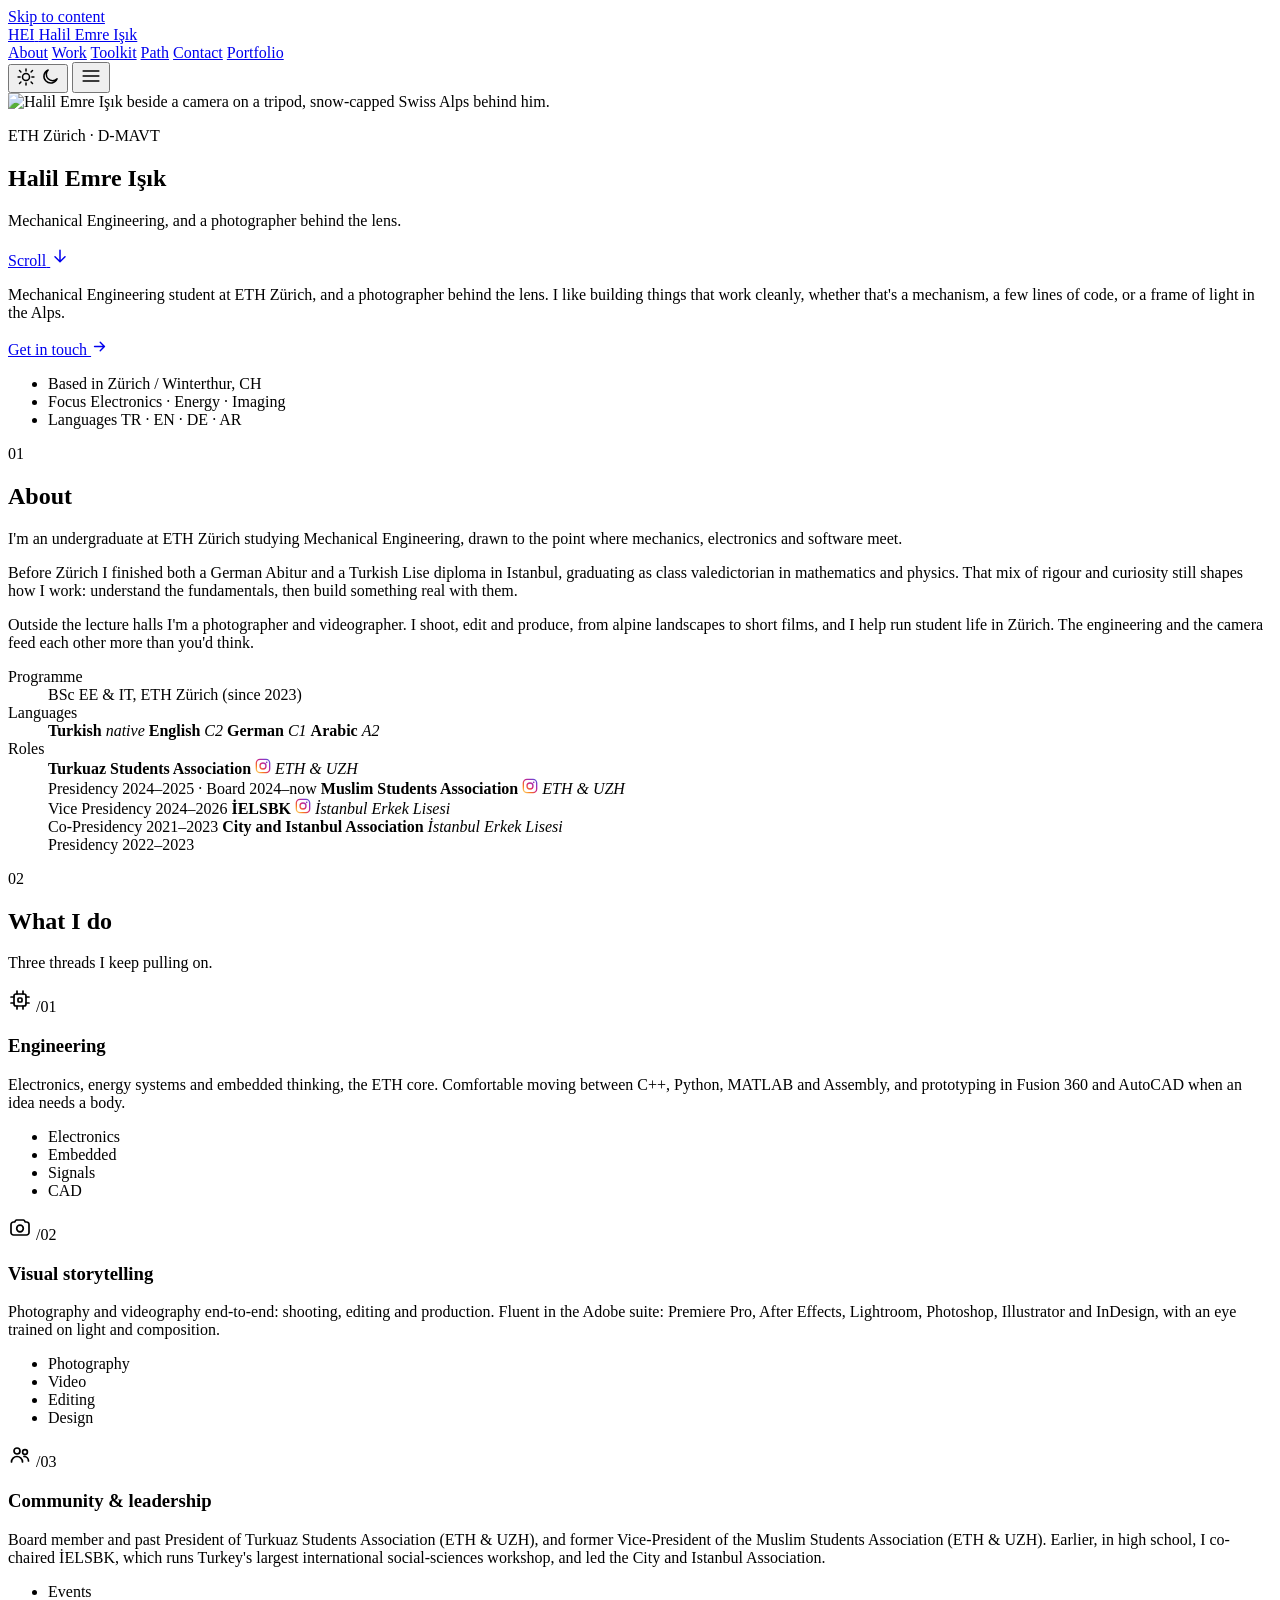
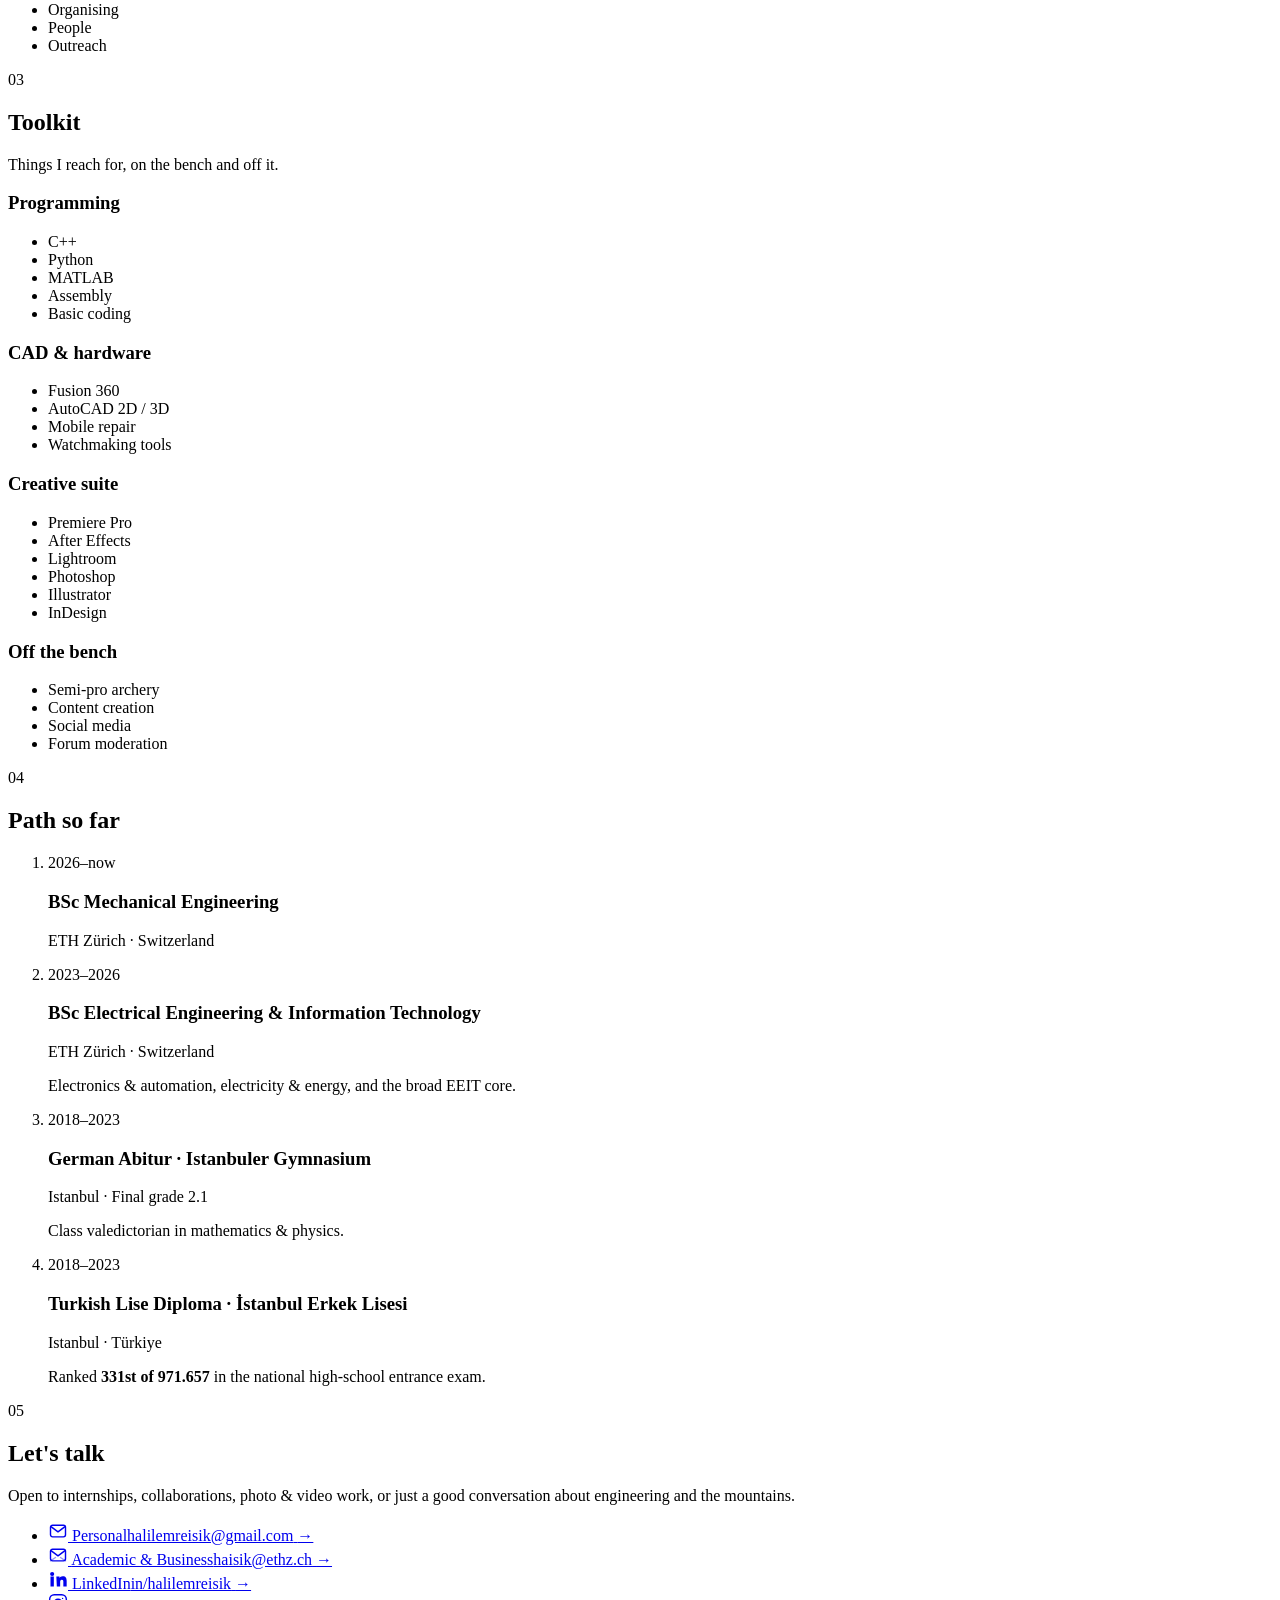
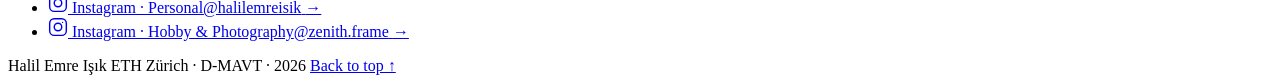
==== index.html @ f8daff3b "Add files via upload" ====
<!DOCTYPE html>
<html lang="en">
<head>
  <meta charset="UTF-8" />
  <meta name="viewport" content="width=device-width, initial-scale=1.0" />
  <title>Halil Emre Işık · ETH Zürich</title>
  <meta name="description" content="Halil Emre Işık, Mechanical Engineering student at ETH Zürich, and a photographer & videographer. Projects, background, and contact." />
  <meta name="author" content="Halil Emre Işık" />

  <!-- Open Graph (nice link previews) -->
  <meta property="og:title" content="Halil Emre Işık · ETH Zürich" />
  <meta property="og:description" content="EE & IT student at ETH Zürich. Engineer, photographer, videographer." />
  <meta property="og:type" content="website" />
  <meta property="og:image" content="img/portrait.jpg" />

  <!-- Fonts: Space Grotesk (display) · IBM Plex Sans (body) · IBM Plex Mono (labels) -->
  <link rel="preconnect" href="https://fonts.googleapis.com" />
  <link rel="preconnect" href="https://fonts.gstatic.com" crossorigin />
  <link href="https://fonts.googleapis.com/css2?family=IBM+Plex+Mono:wght@400;500&family=IBM+Plex+Sans:wght@400;500;600&family=Space+Grotesk:wght@500;600;700&display=swap" rel="stylesheet" />

  <link rel="stylesheet" href="css/style.css" />

  <!-- Set theme BEFORE paint to avoid a flash of the wrong colour scheme. -->
  <script>
    (function () {
      try {
        var saved = localStorage.getItem('theme');
        var prefersDark = window.matchMedia('(prefers-color-scheme: dark)').matches;
        var theme = saved || (prefersDark ? 'dark' : 'light');
        document.documentElement.setAttribute('data-theme', theme);
      } catch (e) {
        document.documentElement.setAttribute('data-theme', 'light');
      }
    })();
  </script>
</head>
<body>
  <a class="skip-link" href="#main">Skip to content</a>

  <!-- ============================ HEADER / NAV ============================ -->
  <header class="site-header" id="top">
    <div class="wrap header-inner">
      <a class="brand" href="#top" aria-label="Halil Emre Işık, home">
        <span class="brand-mark" aria-hidden="true">HEI</span>
        <span class="brand-name">Halil&nbsp;Emre&nbsp;Işık</span>
      </a>

      <nav class="nav" aria-label="Primary">
        <a href="#about">About</a>
        <a href="#work">Work</a>
        <a href="#toolkit">Toolkit</a>
        <a href="#path">Path</a>
        <a href="#contact">Contact</a>
        <a href="portfolio.html">Portfolio</a>
      </nav>

      <div class="header-actions">
        <button id="theme-toggle" class="icon-btn" type="button" aria-label="Switch colour theme" aria-pressed="false">
          <!-- Sun / moon icons; CSS shows the right one per theme -->
          <svg class="icon icon-sun" viewBox="0 0 24 24" width="20" height="20" fill="none" stroke="currentColor" stroke-width="1.8" stroke-linecap="round" aria-hidden="true">
            <circle cx="12" cy="12" r="4.2" />
            <path d="M12 2.5v2.4M12 19.1v2.4M4.2 4.2l1.7 1.7M18.1 18.1l1.7 1.7M2.5 12h2.4M19.1 12h2.4M4.2 19.8l1.7-1.7M18.1 5.9l1.7-1.7" />
          </svg>
          <svg class="icon icon-moon" viewBox="0 0 24 24" width="20" height="20" fill="none" stroke="currentColor" stroke-width="1.8" stroke-linecap="round" stroke-linejoin="round" aria-hidden="true">
            <path d="M20.5 14.2A8.2 8.2 0 1 1 9.8 3.5a6.4 6.4 0 0 0 10.7 10.7z" />
          </svg>
        </button>

        <button id="nav-toggle" class="icon-btn nav-toggle" type="button" aria-label="Open menu" aria-expanded="false" aria-controls="mobile-nav">
          <svg viewBox="0 0 24 24" width="22" height="22" fill="none" stroke="currentColor" stroke-width="1.8" stroke-linecap="round" aria-hidden="true">
            <path d="M3.5 6.5h17M3.5 12h17M3.5 17.5h17" />
          </svg>
        </button>
      </div>
    </div>

    <!-- Mobile dropdown nav -->
    <nav id="mobile-nav" class="mobile-nav" aria-label="Mobile" hidden>
      <a href="#about">About</a>
      <a href="#work">Work</a>
      <a href="#toolkit">Toolkit</a>
      <a href="#path">Path</a>
      <a href="#contact">Contact</a>
      <a href="portfolio.html">Portfolio</a>
    </nav>
  </header>

  <main id="main">

    <!-- ============================ HERO COVER ============================ -->
    <!-- Full-screen photo. Clean white name on top; scroll to reveal the rest. -->
    <section class="hero-cover" id="home" aria-labelledby="cover-title">
      <div class="hero-letterbox hero-letterbox--top" aria-hidden="true"></div>
      <div class="hero-letterbox hero-letterbox--bot" aria-hidden="true"></div>
      <img class="hero-cover__img" src="img/hero.webp" width="2000" height="1333"
           alt="Halil Emre Işık beside a camera on a tripod, snow-capped Swiss Alps behind him." />
      <div class="hero-cover__scrim" aria-hidden="true"></div>
      <div class="hero-cover__inner wrap">
        <p class="hero-cover__kicker">ETH Zürich · D-MAVT</p>
        <div class="hero-cover__title-wrap">
          <span class="hero-scope-line" aria-hidden="true"></span>
          <h1 id="cover-title" class="hero-cover__title">Halil&nbsp;Emre&nbsp;Işık</h1>
          <span class="hero-scope-line" aria-hidden="true"></span>
        </div>
        <p class="hero-cover__tag">
          Mechanical&nbsp;Engineering, and a photographer behind the lens.
        </p>
      </div>
      <a class="hero-cover__scroll" href="#intro" aria-label="Scroll to content">
        <span>Scroll</span>
        <svg viewBox="0 0 24 24" width="20" height="20" fill="none" stroke="currentColor" stroke-width="1.8" stroke-linecap="round" stroke-linejoin="round" aria-hidden="true"><path d="M12 5v14M6 13l6 6 6-6" /></svg>
      </a>
    </section>

    <!-- =============================== INTRO =============================== -->
    <section class="section intro" id="intro" aria-label="Introduction">
      <div class="wrap intro-grid">
        <p class="lede reveal">
          Mechanical&nbsp;Engineering student at
          ETH&nbsp;Zürich, and a photographer behind the lens. I like building things
          that work cleanly, whether that's a mechanism, a few lines of code, or a frame
          of light in the Alps.
        </p>

        <div class="hero-actions reveal">
          <a class="btn btn-primary" href="#contact">
            Get in touch
            <svg viewBox="0 0 24 24" width="17" height="17" fill="none" stroke="currentColor" stroke-width="2" stroke-linecap="round" stroke-linejoin="round" aria-hidden="true"><path d="M5 12h14M13 6l6 6-6 6" /></svg>
          </a>
        </div>

        <ul class="hero-meta reveal">
          <li><span class="meta-k">Based in</span> Zürich&nbsp;/&nbsp;Winterthur, CH</li>
          <li><span class="meta-k">Focus</span> Electronics · Energy · Imaging</li>
          <li><span class="meta-k">Languages</span> TR · EN · DE · AR</li>
        </ul>
      </div>
    </section>

    <!-- ================================ ABOUT =============================== -->
    <section class="section section--alt" id="about" aria-labelledby="about-title">
      <div class="wrap">
        <header class="section-head reveal">
          <span class="section-no">01</span>
          <h2 id="about-title" class="section-title">About</h2>
        </header>

        <div class="about-grid">
          <div class="about-text reveal">
            <p class="big">
              I'm an undergraduate at ETH&nbsp;Zürich studying Mechanical Engineering, drawn to the point where mechanics,
              electronics and software meet.
            </p>
            <p>
              Before Zürich I finished both a German Abitur and a Turkish Lise diploma in
              Istanbul, graduating as class valedictorian in mathematics and physics. That mix
              of rigour and curiosity still shapes how I work: understand the fundamentals,
              then build something real with them.
            </p>
            <p>
              Outside the lecture halls I'm a photographer and videographer. I shoot, edit and
              produce, from alpine landscapes to short films, and I help run student life in
              Zürich. The engineering and the camera feed each other more than you'd think.
            </p>
          </div>

          <aside class="about-aside reveal" aria-label="Quick facts">
            <dl class="facts">
              <div class="fact">
                <dt>Programme</dt>
                <dd>BSc EE &amp; IT, ETH Zürich <span class="muted">(since 2023)</span></dd>
              </div>
              <div class="fact">
                <dt>Languages</dt>
                <dd>
                  <span class="lang"><b>Turkish</b> <i>native</i></span>
                  <span class="lang"><b>English</b> <i>C2</i></span>
                  <span class="lang"><b>German</b> <i>C1</i></span>
                  <span class="lang"><b>Arabic</b> <i>A2</i></span>
                </dd>
              </div>
              <div class="fact">
                <dt>Roles</dt>
                <dd>
                  <span class="role-item"><b>Turkuaz Students Association</b> <a class="role-ig" href="https://www.instagram.com/turkuazstudents/" target="_blank" rel="noopener" aria-label="Turkuaz on Instagram"><svg viewBox="0 0 24 24" width="16" height="16" fill="none" aria-hidden="true"><defs><linearGradient id="ig-1" x1="2" y1="22" x2="22" y2="2" gradientUnits="userSpaceOnUse"><stop offset="0" stop-color="#FEDA75"/><stop offset="0.25" stop-color="#FA7E1E"/><stop offset="0.5" stop-color="#D62976"/><stop offset="0.75" stop-color="#962FBF"/><stop offset="1" stop-color="#4F5BD5"/></linearGradient></defs><rect x="2" y="2" width="20" height="20" rx="5.5" stroke="url(#ig-1)" stroke-width="2"/><circle cx="12" cy="12" r="4.5" stroke="url(#ig-1)" stroke-width="2"/><circle cx="17.5" cy="6.5" r="1.3" fill="url(#ig-1)"/></svg></a> <i>ETH &amp; UZH</i><br>Presidency 2024–2025 · Board 2024–now</span>
                  <span class="role-item"><b>Muslim Students Association</b> <a class="role-ig" href="https://www.instagram.com/msazurich/" target="_blank" rel="noopener" aria-label="Muslim Students Association on Instagram"><svg viewBox="0 0 24 24" width="16" height="16" fill="none" aria-hidden="true"><defs><linearGradient id="ig-2" x1="2" y1="22" x2="22" y2="2" gradientUnits="userSpaceOnUse"><stop offset="0" stop-color="#FEDA75"/><stop offset="0.25" stop-color="#FA7E1E"/><stop offset="0.5" stop-color="#D62976"/><stop offset="0.75" stop-color="#962FBF"/><stop offset="1" stop-color="#4F5BD5"/></linearGradient></defs><rect x="2" y="2" width="20" height="20" rx="5.5" stroke="url(#ig-2)" stroke-width="2"/><circle cx="12" cy="12" r="4.5" stroke="url(#ig-2)" stroke-width="2"/><circle cx="17.5" cy="6.5" r="1.3" fill="url(#ig-2)"/></svg></a> <i>ETH &amp; UZH</i><br>Vice Presidency 2024–2026</span>
                  <span class="role-item"><b>İELSBK</b> <a class="role-ig" href="https://www.instagram.com/ielsbk/" target="_blank" rel="noopener" aria-label="İELSBK on Instagram"><svg viewBox="0 0 24 24" width="16" height="16" fill="none" aria-hidden="true"><defs><linearGradient id="ig-3" x1="2" y1="22" x2="22" y2="2" gradientUnits="userSpaceOnUse"><stop offset="0" stop-color="#FEDA75"/><stop offset="0.25" stop-color="#FA7E1E"/><stop offset="0.5" stop-color="#D62976"/><stop offset="0.75" stop-color="#962FBF"/><stop offset="1" stop-color="#4F5BD5"/></linearGradient></defs><rect x="2" y="2" width="20" height="20" rx="5.5" stroke="url(#ig-3)" stroke-width="2"/><circle cx="12" cy="12" r="4.5" stroke="url(#ig-3)" stroke-width="2"/><circle cx="17.5" cy="6.5" r="1.3" fill="url(#ig-3)"/></svg></a> <i>İstanbul Erkek Lisesi</i><br>Co-Presidency 2021–2023</span>
                  <span class="role-item"><b>City and Istanbul Association</b> <i>İstanbul Erkek Lisesi</i><br>Presidency 2022–2023</span>
                </dd>
              </div>
            </dl>
          </aside>
        </div>
      </div>
    </section>

    <!-- ================================ WORK =============================== -->
    <section class="section" id="work" aria-labelledby="work-title">
      <div class="wrap">
        <header class="section-head reveal">
          <span class="section-no">02</span>
          <h2 id="work-title" class="section-title">What I do</h2>
          <p class="section-sub">Three threads I keep pulling on.</p>
        </header>

        <div class="cards">
          <article class="card reveal">
            <div class="card-top">
              <span class="card-icon" aria-hidden="true">
                <svg viewBox="0 0 24 24" width="24" height="24" fill="none" stroke="currentColor" stroke-width="1.7" stroke-linecap="round" stroke-linejoin="round"><path d="M9 3v3M15 3v3M9 18v3M15 18v3M3 9h3M3 15h3M18 9h3M18 15h3"/><rect x="6" y="6" width="12" height="12" rx="2"/><rect x="10" y="10" width="4" height="4" rx="1"/></svg>
              </span>
              <span class="card-no">/01</span>
            </div>
            <h3>Engineering</h3>
            <p>
              Electronics, energy systems and embedded thinking, the ETH core. Comfortable
              moving between C++, Python, MATLAB and Assembly, and prototyping in Fusion 360
              and AutoCAD when an idea needs a body.
            </p>
            <ul class="tag-row">
              <li>Electronics</li><li>Embedded</li><li>Signals</li><li>CAD</li>
            </ul>
          </article>

          <article class="card reveal">
            <div class="card-top">
              <span class="card-icon" aria-hidden="true">
                <svg viewBox="0 0 24 24" width="24" height="24" fill="none" stroke="currentColor" stroke-width="1.7" stroke-linecap="round" stroke-linejoin="round"><path d="M3 8.5A2.5 2.5 0 0 1 5.5 6h1.2l1-1.6A1 1 0 0 1 8.6 4h6.8a1 1 0 0 1 .85.4l1 1.6h1.2A2.5 2.5 0 0 1 21 8.5v8A2.5 2.5 0 0 1 18.5 19h-13A2.5 2.5 0 0 1 3 16.5z"/><circle cx="12" cy="12.5" r="3.3"/></svg>
              </span>
              <span class="card-no">/02</span>
            </div>
            <h3>Visual storytelling</h3>
            <p>
              Photography and videography end-to-end: shooting, editing and production. Fluent
              in the Adobe suite: Premiere Pro, After Effects, Lightroom, Photoshop,
              Illustrator and InDesign, with an eye trained on light and composition.
            </p>
            <ul class="tag-row">
              <li>Photography</li><li>Video</li><li>Editing</li><li>Design</li>
            </ul>
          </article>

          <article class="card reveal">
            <div class="card-top">
              <span class="card-icon" aria-hidden="true">
                <svg viewBox="0 0 24 24" width="24" height="24" fill="none" stroke="currentColor" stroke-width="1.7" stroke-linecap="round" stroke-linejoin="round"><circle cx="9" cy="8" r="3"/><path d="M3.5 19a5.5 5.5 0 0 1 11 0"/><circle cx="17" cy="9" r="2.4"/><path d="M16 13.4a4.6 4.6 0 0 1 4.5 4.6"/></svg>
              </span>
              <span class="card-no">/03</span>
            </div>
            <h3>Community &amp; leadership</h3>
            <p>
              Board member and past President of Turkuaz Students Association (ETH &amp; UZH),
              and former Vice-President of the Muslim Students Association (ETH &amp; UZH).
              Earlier, in high school, I co-chaired İELSBK, which runs Turkey's largest
              international social-sciences workshop, and led the City and Istanbul Association.
            </p>
            <ul class="tag-row">
              <li>Events</li><li>Organising</li><li>People</li><li>Outreach</li>
            </ul>
          </article>
        </div>
      </div>
    </section>

    <!-- =============================== TOOLKIT ============================= -->
    <section class="section section--alt" id="toolkit" aria-labelledby="toolkit-title">
      <div class="wrap">
        <header class="section-head reveal">
          <span class="section-no">03</span>
          <h2 id="toolkit-title" class="section-title">Toolkit</h2>
          <p class="section-sub">Things I reach for, on the bench and off it.</p>
        </header>

        <div class="toolkit-grid">
          <div class="tool-group reveal">
            <h3>Programming</h3>
            <ul class="chips">
              <li>C++</li><li>Python</li><li>MATLAB</li><li>Assembly</li><li>Basic coding</li>
            </ul>
          </div>
          <div class="tool-group reveal">
            <h3>CAD &amp; hardware</h3>
            <ul class="chips">
              <li>Fusion 360</li><li>AutoCAD 2D / 3D</li><li>Mobile repair</li><li>Watchmaking tools</li>
            </ul>
          </div>
          <div class="tool-group reveal">
            <h3>Creative suite</h3>
            <ul class="chips">
              <li>Premiere Pro</li><li>After Effects</li><li>Lightroom</li><li>Photoshop</li><li>Illustrator</li><li>InDesign</li>
            </ul>
          </div>
          <div class="tool-group reveal">
            <h3>Off the bench</h3>
            <ul class="chips">
              <li>Semi-pro archery</li><li>Content creation</li><li>Social media</li><li>Forum moderation</li>
            </ul>
          </div>
        </div>
      </div>
    </section>

    <!-- ================================ PATH =============================== -->
    <section class="section" id="path" aria-labelledby="path-title">
      <div class="wrap">
        <header class="section-head reveal">
          <span class="section-no">04</span>
          <h2 id="path-title" class="section-title">Path so far</h2>
        </header>

        <ol class="timeline">
          <li class="t-item reveal">
            <div class="t-when">2026–now</div>
            <div class="t-body">
              <h3>BSc Mechanical Engineering</h3>
              <p class="t-place">ETH Zürich · Switzerland</p>
            </div>
          </li>
          <li class="t-item reveal">
            <div class="t-when">2023–2026</div>
            <div class="t-body">
              <h3>BSc Electrical Engineering &amp; Information Technology</h3>
              <p class="t-place">ETH Zürich · Switzerland</p>
              <p class="t-note">Electronics &amp; automation, electricity &amp; energy, and the broad EEIT core.</p>
            </div>
          </li>
          <li class="t-item reveal">
            <div class="t-when">2018–2023</div>
            <div class="t-body">
              <h3>German Abitur · Istanbuler Gymnasium</h3>
              <p class="t-place">Istanbul · Final grade 2.1</p>
              <p class="t-note"><span class="badge">Class valedictorian</span> in mathematics &amp; physics.</p>
            </div>
          </li>
          <li class="t-item reveal">
            <div class="t-when">2018–2023</div>
            <div class="t-body">
              <h3>Turkish Lise Diploma · İstanbul Erkek Lisesi</h3>
              <p class="t-place">Istanbul · Türkiye</p>
              <p class="t-note">Ranked <strong>331st of 971.657</strong> in the national high-school entrance exam.</p>
            </div>
          </li>
        </ol>
      </div>
    </section>

    <!-- =============================== CONTACT ============================= -->
    <section class="section section--contact" id="contact" aria-labelledby="contact-title">
      <div class="wrap">
        <div class="contact-card reveal">
          <div class="contact-lead">
            <span class="section-no">05</span>
            <h2 id="contact-title" class="section-title">Let's talk</h2>
            <p class="section-sub">
              Open to internships, collaborations, photo &amp; video work, or just a good
              conversation about engineering and the mountains.
            </p>
          </div>

          <ul class="contact-links">
            <li>
              <a href="mailto:halilemreisik@gmail.com">
                <span class="cl-icon" aria-hidden="true">
                  <svg viewBox="0 0 24 24" width="20" height="20" fill="none" stroke="currentColor" stroke-width="1.7" stroke-linecap="round" stroke-linejoin="round"><rect x="3" y="5" width="18" height="14" rx="2.5"/><path d="M4 7l8 6 8-6"/></svg>
                </span>
                <span class="cl-text"><span class="cl-k">Personal</span><span class="cl-v">halilemreisik@gmail.com</span></span>
                <span class="cl-arrow" aria-hidden="true">→</span>
              </a>
            </li>
            <li>
              <a href="mailto:haisik@ethz.ch">
                <span class="cl-icon" aria-hidden="true">
                  <svg viewBox="0 0 24 24" width="20" height="20" fill="none" stroke="currentColor" stroke-width="1.7" stroke-linecap="round" stroke-linejoin="round"><rect x="3" y="5" width="18" height="14" rx="2.5"/><path d="M4 7l8 6 8-6"/><path d="M3 19l6-4M21 19l-6-4" opacity="0.4"/></svg>
                </span>
                <span class="cl-text"><span class="cl-k">Academic &amp; Business</span><span class="cl-v">haisik@ethz.ch</span></span>
                <span class="cl-arrow" aria-hidden="true">→</span>
              </a>
            </li>
            <li>
              <a href="https://www.linkedin.com/in/halilemreisik/" target="_blank" rel="noopener">
                <span class="cl-icon" aria-hidden="true">
                  <svg viewBox="0 0 24 24" width="20" height="20" fill="currentColor"><path d="M4.98 3.5A2.5 2.5 0 1 0 5 8.5a2.5 2.5 0 0 0-.02-5zM3 9h4v12H3zM10 9h3.8v1.7h.05c.53-.95 1.83-1.95 3.77-1.95 4.03 0 4.78 2.5 4.78 5.75V21h-4v-5.3c0-1.27-.02-2.9-1.77-2.9-1.77 0-2.04 1.38-2.04 2.8V21h-4z"/></svg>
                </span>
                <span class="cl-text"><span class="cl-k">LinkedIn</span><span class="cl-v">in/halilemreisik</span></span>
                <span class="cl-arrow" aria-hidden="true">→</span>
              </a>
            </li>
            <li>
              <a href="https://www.instagram.com/halilemreisik/" target="_blank" rel="noopener">
                <span class="cl-icon" aria-hidden="true">
                  <svg viewBox="0 0 24 24" width="20" height="20" fill="none" stroke="currentColor" stroke-width="1.7" stroke-linecap="round" stroke-linejoin="round"><rect x="2" y="2" width="20" height="20" rx="5.5"/><circle cx="12" cy="12" r="4.5"/><circle cx="17.5" cy="6.5" r="0.8" fill="currentColor" stroke="none"/></svg>
                </span>
                <span class="cl-text"><span class="cl-k">Instagram · Personal</span><span class="cl-v">@halilemreisik</span></span>
                <span class="cl-arrow" aria-hidden="true">→</span>
              </a>
            </li>
            <li>
              <a href="https://www.instagram.com/zenith.frame/" target="_blank" rel="noopener">
                <span class="cl-icon" aria-hidden="true">
                  <svg viewBox="0 0 24 24" width="20" height="20" fill="none" stroke="currentColor" stroke-width="1.7" stroke-linecap="round" stroke-linejoin="round"><rect x="2" y="2" width="20" height="20" rx="5.5"/><circle cx="12" cy="12" r="4.5"/><circle cx="17.5" cy="6.5" r="0.8" fill="currentColor" stroke="none"/></svg>
                </span>
                <span class="cl-text"><span class="cl-k">Instagram · Hobby &amp; Photography</span><span class="cl-v">@zenith.frame</span></span>
                <span class="cl-arrow" aria-hidden="true">→</span>
              </a>
            </li>
          </ul>
        </div>
      </div>
    </section>
  </main>

  <!-- =============================== FOOTER ============================== -->
  <footer class="site-footer">
    <div class="wrap footer-inner">
      <span class="foot-brand">Halil Emre Işık</span>
      <span class="foot-meta">ETH Zürich · D-MAVT · <span id="year">2026</span></span>
      <a class="foot-top" href="#top">Back to top ↑</a>
    </div>
  </footer>

  <script src="js/main.js"></script>
</body>
</html>
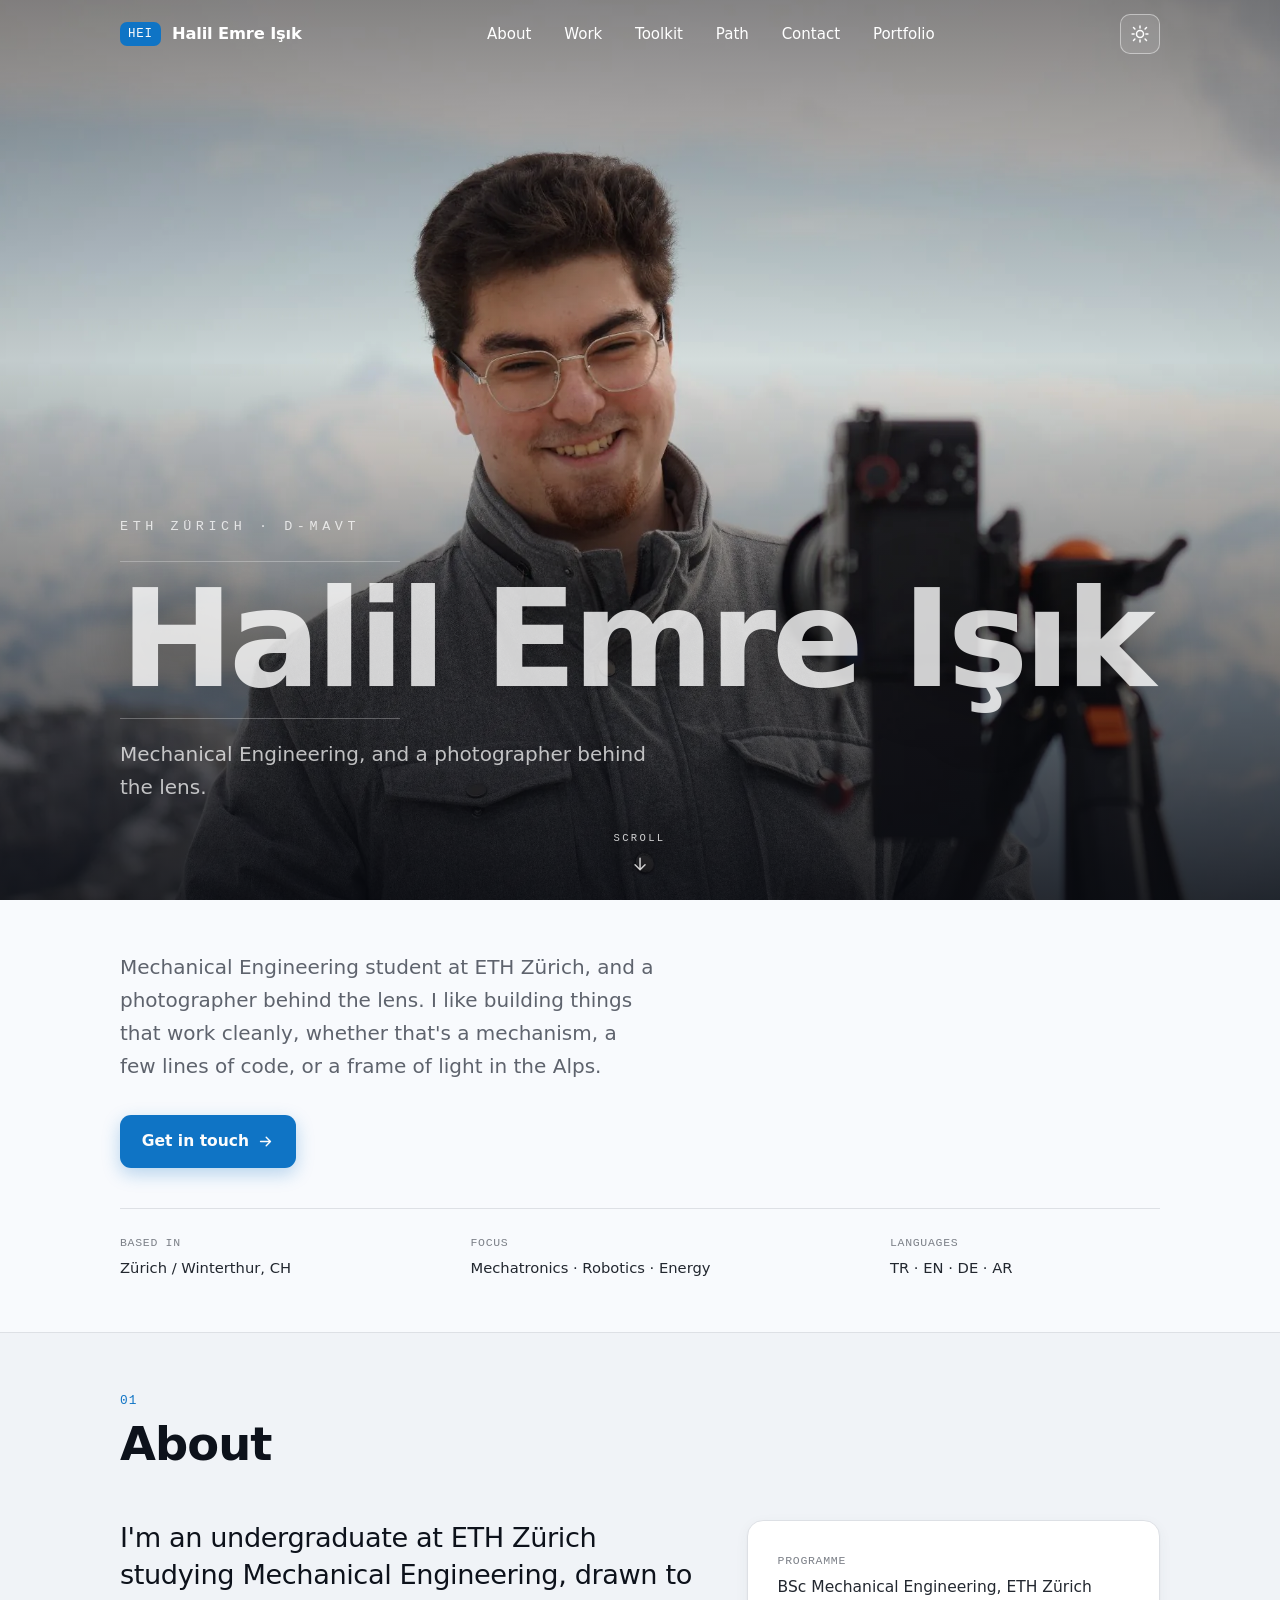
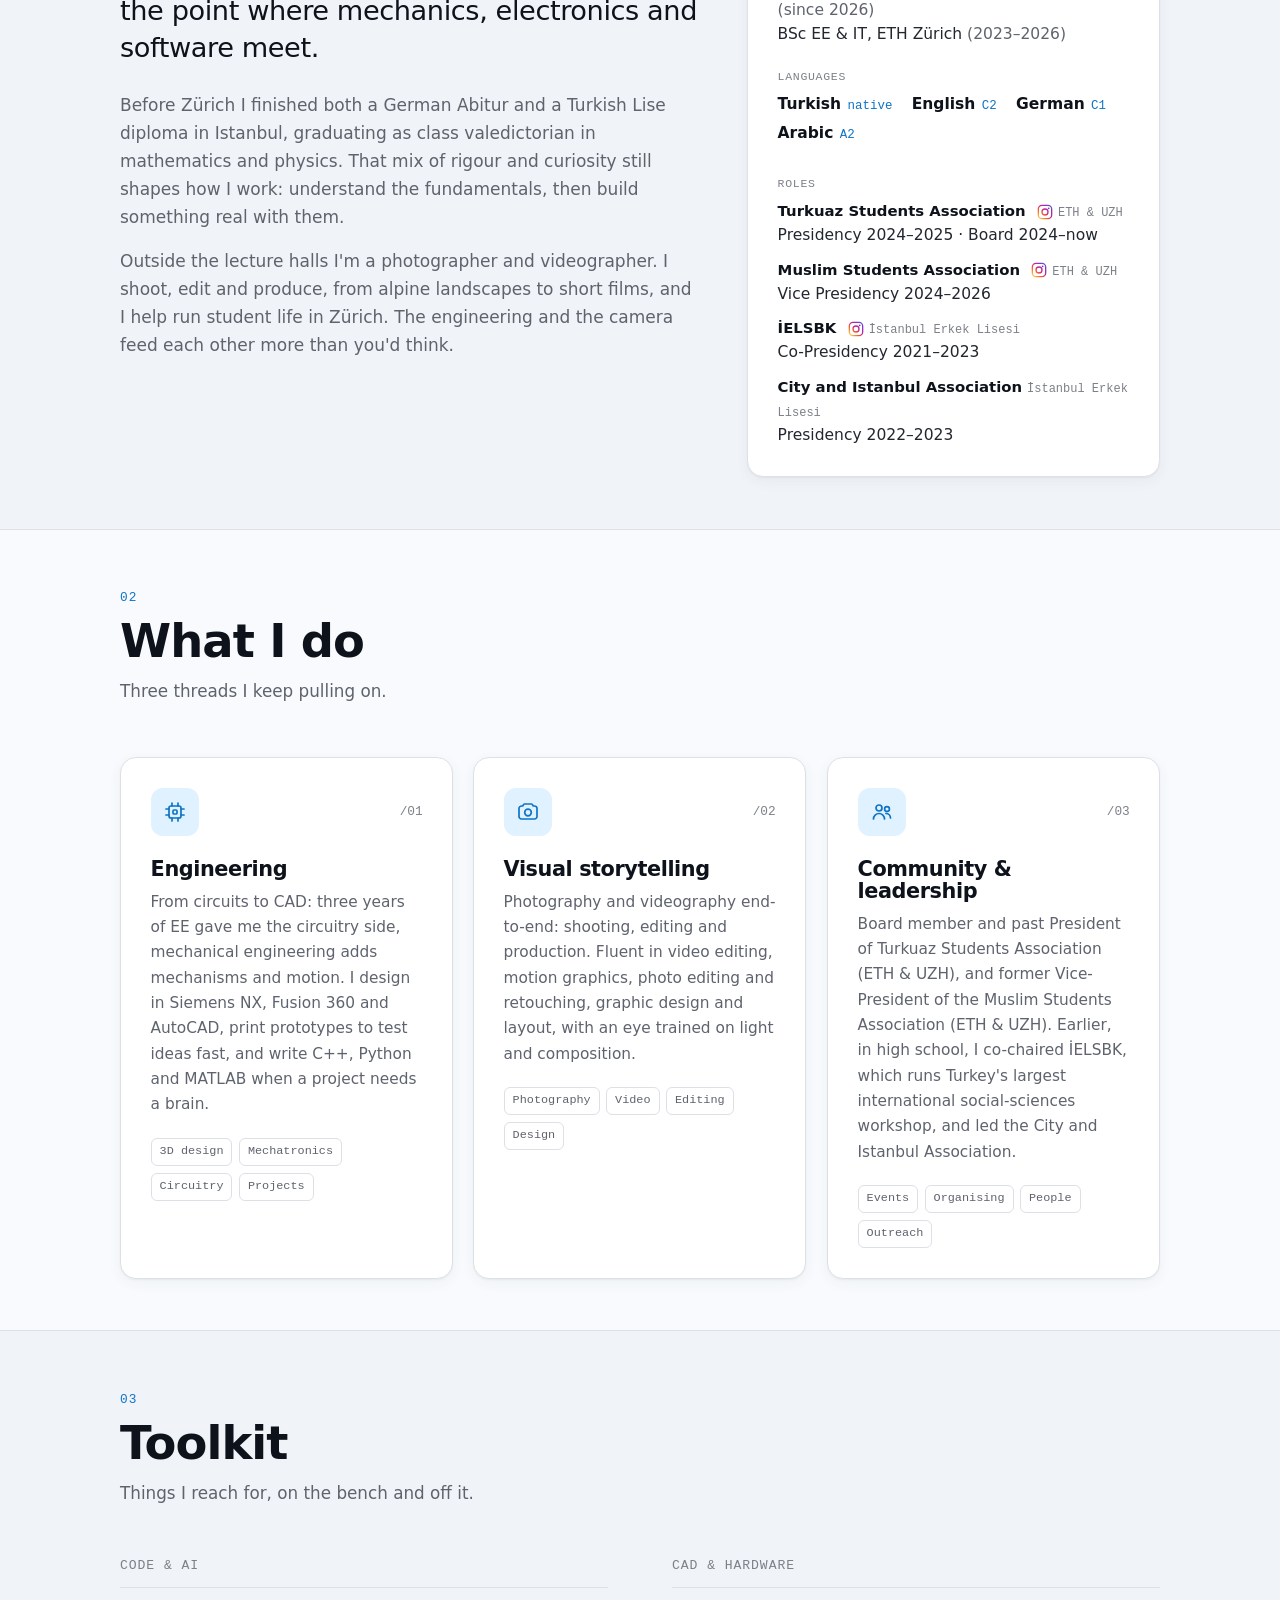
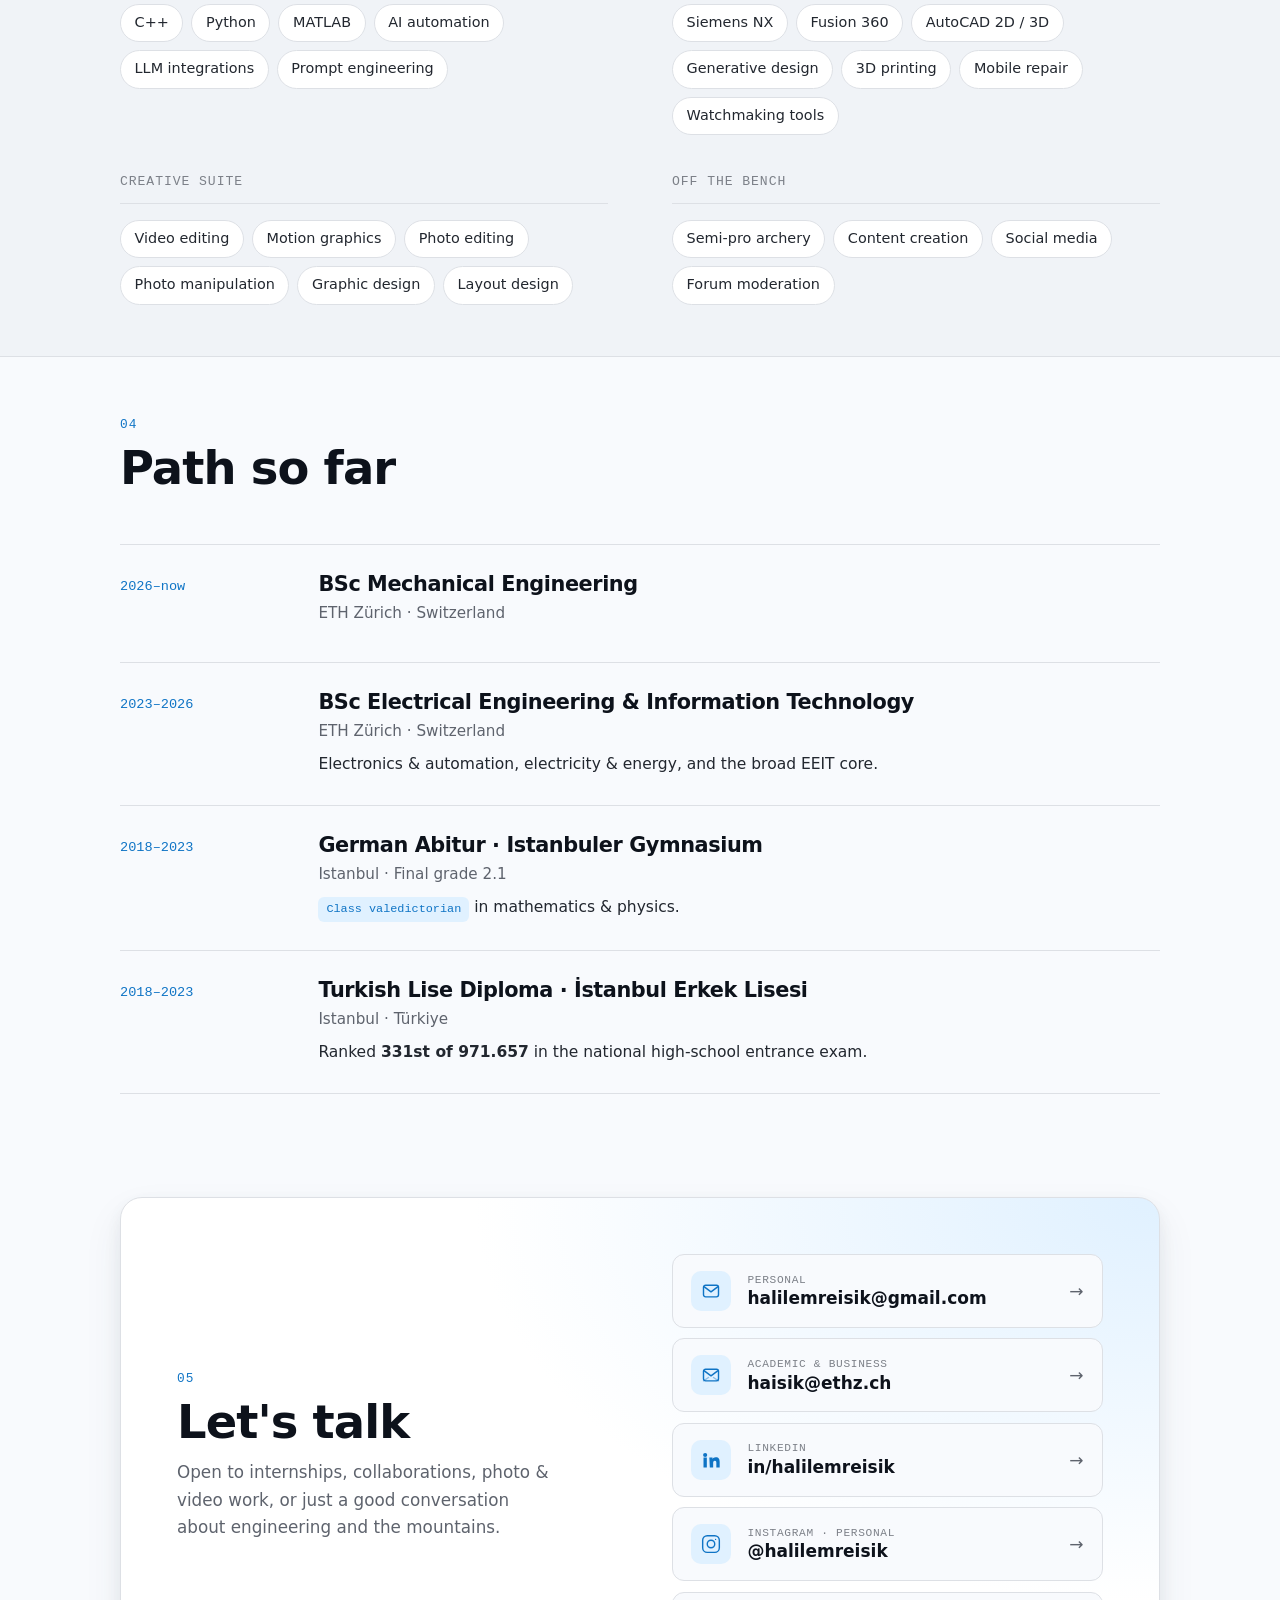
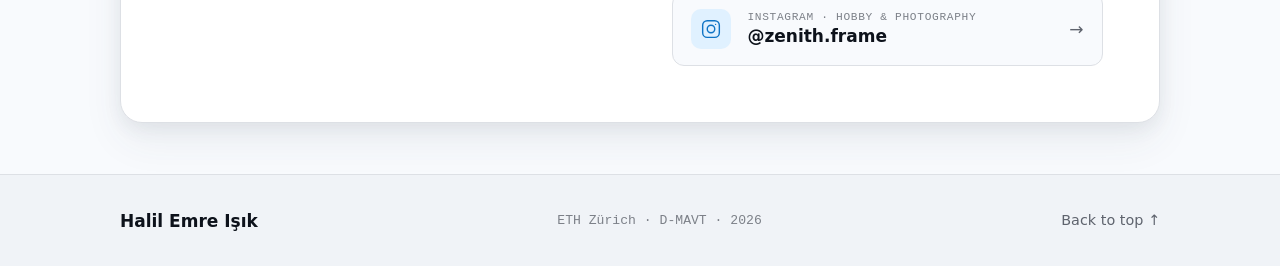
==== commit a92fde86: "Add files via upload" ====
--- a/index.html
+++ b/index.html
@@ -131,7 +131,7 @@
 
         <ul class="hero-meta reveal">
           <li><span class="meta-k">Based in</span> Zürich&nbsp;/&nbsp;Winterthur, CH</li>
-          <li><span class="meta-k">Focus</span> Electronics · Energy · Imaging</li>
+          <li><span class="meta-k">Focus</span> Mechatronics · Robotics · Energy</li>
           <li><span class="meta-k">Languages</span> TR · EN · DE · AR</li>
         </ul>
       </div>
@@ -168,7 +168,7 @@
             <dl class="facts">
               <div class="fact">
                 <dt>Programme</dt>
-                <dd>BSc EE &amp; IT, ETH Zürich <span class="muted">(since 2023)</span></dd>
+                <dd>BSc Mechanical Engineering, ETH Zürich <span class="muted">(since 2026)</span><br>BSc EE &amp; IT, ETH Zürich <span class="muted">(2023–2026)</span></dd>
               </div>
               <div class="fact">
                 <dt>Languages</dt>
@@ -213,12 +213,13 @@
             </div>
             <h3>Engineering</h3>
             <p>
-              Electronics, energy systems and embedded thinking, the ETH core. Comfortable
-              moving between C++, Python, MATLAB and Assembly, and prototyping in Fusion 360
-              and AutoCAD when an idea needs a body.
+              From circuits to CAD: three years of EE gave me the circuitry side, mechanical
+              engineering adds mechanisms and motion. I design in Siemens NX, Fusion 360 and
+              AutoCAD, print prototypes to test ideas fast, and write C++, Python and MATLAB
+              when a project needs a brain.
             </p>
             <ul class="tag-row">
-              <li>Electronics</li><li>Embedded</li><li>Signals</li><li>CAD</li>
+              <li>3D design</li><li>Mechatronics</li><li>Circuitry</li><li>Projects</li>
             </ul>
           </article>
 
@@ -232,8 +233,8 @@
             <h3>Visual storytelling</h3>
             <p>
               Photography and videography end-to-end: shooting, editing and production. Fluent
-              in the Adobe suite: Premiere Pro, After Effects, Lightroom, Photoshop,
-              Illustrator and InDesign, with an eye trained on light and composition.
+              in video editing, motion graphics, photo editing and retouching, graphic design
+              and layout, with an eye trained on light and composition.
             </p>
             <ul class="tag-row">
               <li>Photography</li><li>Video</li><li>Editing</li><li>Design</li>
@@ -273,21 +274,21 @@
 
         <div class="toolkit-grid">
           <div class="tool-group reveal">
-            <h3>Programming</h3>
+            <h3>Code &amp; AI</h3>
             <ul class="chips">
-              <li>C++</li><li>Python</li><li>MATLAB</li><li>Assembly</li><li>Basic coding</li>
+              <li>C++</li><li>Python</li><li>MATLAB</li><li>AI automation</li><li>LLM integrations</li><li>Prompt engineering</li>
             </ul>
           </div>
           <div class="tool-group reveal">
             <h3>CAD &amp; hardware</h3>
             <ul class="chips">
-              <li>Fusion 360</li><li>AutoCAD 2D / 3D</li><li>Mobile repair</li><li>Watchmaking tools</li>
+              <li>Siemens NX</li><li>Fusion 360</li><li>AutoCAD 2D / 3D</li><li>Generative design</li><li>3D printing</li><li>Mobile repair</li><li>Watchmaking tools</li>
             </ul>
           </div>
           <div class="tool-group reveal">
             <h3>Creative suite</h3>
             <ul class="chips">
-              <li>Premiere Pro</li><li>After Effects</li><li>Lightroom</li><li>Photoshop</li><li>Illustrator</li><li>InDesign</li>
+              <li>Video editing</li><li>Motion graphics</li><li>Photo editing</li><li>Photo manipulation</li><li>Graphic design</li><li>Layout design</li>
             </ul>
           </div>
           <div class="tool-group reveal">
--- a/css/style.css
+++ b/css/style.css
@@ -0,0 +1,813 @@
+/* =====================================================================
+   Halil Emre Işık · personal site
+   style.css
+
+   Structure
+     1. Design tokens (light + dark via [data-theme])
+     2. Reset & base
+     3. Layout helpers
+     4. Header / navigation
+     5. Hero
+     6. Section scaffolding
+     7. About
+     8. Work cards
+     9. Toolkit
+    10. Timeline (Path)
+    11. Contact
+    12. Footer
+    13. Buttons, chips, misc
+    14. Scroll-reveal animation
+    15. Responsive
+   ===================================================================== */
+
+/* ----------------------------- 1. TOKENS ---------------------------- */
+:root {
+  /* Type */
+  --font-display: "Space Grotesk", system-ui, sans-serif;
+  --font-body: "IBM Plex Sans", system-ui, sans-serif;
+  --font-mono: "IBM Plex Mono", ui-monospace, monospace;
+
+  /* Spacing / shape */
+  --wrap: 1120px;
+  --radius: 16px;
+  --radius-sm: 10px;
+  --section-y: clamp(2rem, 4vw, 3.5rem);
+
+  /* Light theme palette (cool paper & ink + azure accent) */
+  --bg:          oklch(0.985 0.004 250);
+  --bg-2:        oklch(0.963 0.006 250);
+  --surface:     oklch(1 0 0);
+  --surface-2:   oklch(0.975 0.005 250);
+  --text:        oklch(0.27 0.018 262);
+  --text-strong: oklch(0.18 0.02 262);
+  --muted:       oklch(0.50 0.016 262);
+  --faint:       oklch(0.60 0.012 262);
+  --line:        oklch(0.905 0.008 262);
+  --line-strong: oklch(0.84 0.01 262);
+
+  --accent:       oklch(0.55 0.15 250);
+  --accent-press: oklch(0.47 0.15 250);
+  --accent-soft:  oklch(0.95 0.03 250);
+  --on-accent:    oklch(0.99 0 0);
+
+  --shadow-sm: 0 1px 2px oklch(0.4 0.03 262 / 0.06), 0 4px 14px oklch(0.4 0.03 262 / 0.05);
+  --shadow-md: 0 6px 18px oklch(0.4 0.03 262 / 0.08), 0 18px 40px oklch(0.4 0.03 262 / 0.07);
+
+  color-scheme: light;
+}
+
+[data-theme="dark"] {
+  --bg:          oklch(0.165 0.013 263);
+  --bg-2:        oklch(0.196 0.015 263);
+  --surface:     oklch(0.213 0.016 263);
+  --surface-2:   oklch(0.235 0.017 263);
+  --text:        oklch(0.92 0.01 250);
+  --text-strong: oklch(0.985 0.005 250);
+  --muted:       oklch(0.68 0.014 260);
+  --faint:       oklch(0.56 0.014 260);
+  --line:        oklch(0.31 0.018 263);
+  --line-strong: oklch(0.40 0.02 263);
+
+  --accent:       oklch(0.72 0.14 250);
+  --accent-press: oklch(0.78 0.13 250);
+  --accent-soft:  oklch(0.30 0.055 255);
+  --on-accent:    oklch(0.16 0.01 263);
+
+  --shadow-sm: 0 1px 2px oklch(0 0 0 / 0.3), 0 4px 14px oklch(0 0 0 / 0.28);
+  --shadow-md: 0 8px 22px oklch(0 0 0 / 0.4), 0 22px 48px oklch(0 0 0 / 0.36);
+
+  color-scheme: dark;
+}
+
+/* ----------------------------- 2. RESET ----------------------------- */
+*, *::before, *::after { box-sizing: border-box; }
+
+html { -webkit-text-size-adjust: 100%; scroll-behavior: smooth; }
+@media (prefers-reduced-motion: reduce) { html { scroll-behavior: auto; } }
+
+body {
+  margin: 0;
+  font-family: var(--font-body);
+  font-size: clamp(1rem, 0.96rem + 0.2vw, 1.0625rem);
+  line-height: 1.65;
+  color: var(--text);
+  background: var(--bg);
+  -webkit-font-smoothing: antialiased;
+  text-rendering: optimizeLegibility;
+  transition: background-color 0.4s ease, color 0.4s ease;
+}
+
+img { max-width: 100%; display: block; }
+
+h1, h2, h3 {
+  font-family: var(--font-display);
+  color: var(--text-strong);
+  line-height: 1.06;
+  letter-spacing: -0.02em;
+  margin: 0;
+  font-weight: 600;
+}
+
+p { margin: 0 0 1rem; text-wrap: pretty; }
+a { color: inherit; text-decoration: none; }
+
+::selection { background: var(--accent); color: var(--on-accent); }
+
+:focus-visible {
+  outline: 2.5px solid var(--accent);
+  outline-offset: 3px;
+  border-radius: 4px;
+}
+
+.skip-link {
+  position: absolute;
+  left: 1rem;
+  top: -3.5rem;
+  z-index: 200;
+  background: var(--accent);
+  color: var(--on-accent);
+  padding: 0.6rem 1rem;
+  border-radius: 8px;
+  font-family: var(--font-mono);
+  font-size: 0.85rem;
+  transition: top 0.2s ease;
+}
+.skip-link:focus { top: 1rem; }
+
+/* --------------------------- 3. LAYOUT ------------------------------ */
+.wrap {
+  width: 100%;
+  max-width: var(--wrap);
+  margin-inline: auto;
+  padding-inline: clamp(1.25rem, 5vw, 2.5rem);
+}
+
+.muted { color: var(--muted); }
+
+/* --------------------------- 4. HEADER ------------------------------ */
+.site-header {
+  position: fixed;
+  top: 0;
+  left: 0;
+  right: 0;
+  z-index: 100;
+  background: color-mix(in oklab, var(--bg) 82%, transparent);
+  backdrop-filter: saturate(1.4) blur(14px);
+  -webkit-backdrop-filter: saturate(1.4) blur(14px);
+  border-bottom: 1px solid transparent;
+  transition: border-color 0.3s ease, background-color 0.3s ease;
+}
+.site-header.scrolled { border-bottom-color: var(--line); }
+
+/* While the full-screen cover is in view: transparent bar, white text. */
+.site-header.at-top {
+  background: transparent;
+  backdrop-filter: none;
+  -webkit-backdrop-filter: none;
+}
+.site-header.at-top .brand-name,
+.site-header.at-top .nav a { color: #fff; }
+.site-header.at-top .nav a:hover { color: #fff; background: rgba(255,255,255,0.15); }
+.site-header.at-top .icon-btn {
+  color: #fff;
+  border-color: rgba(255,255,255,0.45);
+  background: rgba(255,255,255,0.10);
+}
+.site-header.at-top .icon-btn:hover { color: #fff; border-color: #fff; }
+
+.header-inner {
+  display: flex;
+  align-items: center;
+  justify-content: space-between;
+  gap: 1rem;
+  height: 68px;
+}
+
+.brand {
+  display: inline-flex;
+  align-items: center;
+  gap: 0.7rem;
+  font-weight: 600;
+}
+.brand-mark {
+  font-family: var(--font-mono);
+  font-size: 0.78rem;
+  font-weight: 500;
+  letter-spacing: 0.06em;
+  color: var(--on-accent);
+  background: var(--accent);
+  padding: 0.34rem 0.5rem;
+  border-radius: 7px;
+  line-height: 1;
+}
+.brand-name {
+  font-family: var(--font-display);
+  letter-spacing: -0.01em;
+  color: var(--text-strong);
+  font-size: 1.02rem;
+}
+
+.nav {
+  display: flex;
+  gap: 0.35rem;
+  margin-inline: auto;
+}
+.nav a {
+  position: relative;
+  padding: 0.5rem 0.85rem;
+  border-radius: 8px;
+  color: var(--muted);
+  font-size: 0.94rem;
+  font-weight: 500;
+  transition: color 0.2s ease, background-color 0.2s ease;
+}
+.nav a:hover { color: var(--text-strong); background: var(--surface-2); }
+.nav a.active { color: var(--accent); }
+
+.header-actions { display: flex; align-items: center; gap: 0.5rem; }
+
+.icon-btn {
+  display: inline-grid;
+  place-items: center;
+  width: 40px;
+  height: 40px;
+  border: 1px solid var(--line);
+  background: var(--surface);
+  color: var(--text);
+  border-radius: 10px;
+  cursor: pointer;
+  transition: border-color 0.2s ease, background-color 0.2s ease, color 0.2s ease, transform 0.1s ease;
+}
+.icon-btn:hover { border-color: var(--line-strong); color: var(--accent); }
+.icon-btn:active { transform: scale(0.94); }
+
+/* Show only the relevant theme icon */
+.icon-moon { display: none; }
+[data-theme="dark"] .icon-sun { display: none; }
+[data-theme="dark"] .icon-moon { display: block; }
+
+.nav-toggle { display: none; }
+
+.mobile-nav {
+  display: none;
+  flex-direction: column;
+  padding: 0.5rem clamp(1.25rem, 5vw, 2.5rem) 1rem;
+  border-top: 1px solid var(--line);
+  background: var(--bg);
+}
+.mobile-nav a {
+  padding: 0.85rem 0.5rem;
+  color: var(--text);
+  font-weight: 500;
+  border-bottom: 1px solid var(--line);
+}
+.mobile-nav a:last-child { border-bottom: none; }
+.mobile-nav[hidden] { display: none; }
+.mobile-nav.open { display: flex; }
+
+/* ----------------------------- 5. HERO ------------------------------ */
+/* Full-screen cinematic photo cover, the first thing visitors see. */
+.hero-cover {
+  position: relative;
+  height: 100svh;
+  min-height: 560px;
+  width: 100%;
+  display: flex;
+  overflow: hidden;
+}
+.hero-cover__img {
+  position: absolute;
+  inset: 0;
+  width: 100%;
+  height: 100%;
+  object-fit: cover;
+  object-position: 50% 38%;
+  transform: scale(1.04);
+  animation: kenburns 26s ease-in-out infinite alternate;
+}
+@keyframes kenburns {
+  from { transform: scale(1.04) translate3d(0, 0, 0); }
+  to   { transform: scale(1.14) translate3d(-1.5%, -1.5%, 0); }
+}
+/* Layered scrim: vignette + soft darken so the centred white name reads. */
+.hero-cover__scrim {
+  position: absolute;
+  inset: 0;
+  background:
+    linear-gradient(to bottom, rgba(8,10,16,0.45) 0%, rgba(8,10,16,0.04) 40%, rgba(8,10,16,0.82) 100%);
+}
+.hero-cover__inner {
+  position: relative;
+  z-index: 2;
+  align-self: flex-end;
+  width: 100%;
+  padding-bottom: clamp(3.5rem, 8vw, 6rem);
+}
+.hero-cover__kicker {
+  font-family: var(--font-mono);
+  font-size: clamp(0.72rem, 0.68rem + 0.2vw, 0.85rem);
+  letter-spacing: 0.34em;
+  text-transform: uppercase;
+  color: rgba(255,255,255,0.75);
+  margin: 0 0 1.4rem;
+  opacity: 0;
+  animation: cover-in 1s ease 0.15s forwards;
+}
+.hero-cover__title {
+  font-family: var(--font-display);
+  font-weight: 600;
+  font-size: clamp(3rem, 11vw, 8.5rem);
+  line-height: 0.96;
+  letter-spacing: -0.035em;
+  margin: 0;
+  color: rgba(255,255,255,0.8);              /* white, ~20% transparent */
+  text-shadow: 0 4px 60px rgba(0,0,0,0.4);
+  opacity: 0;
+  animation: cover-rise 1.3s cubic-bezier(0.22,1,0.36,1) 0.28s forwards;
+}
+.hero-cover__tag {
+  color: rgba(255,255,255,0.72);
+  font-size: clamp(1rem, 0.95rem + 0.45vw, 1.25rem);
+  max-width: 48ch;
+  margin: 1.2rem 0 0;
+  opacity: 0;
+  animation: cover-in 1s ease 0.5s forwards;
+}
+@keyframes cover-in { to { opacity: 1; } }
+@keyframes cover-rise { from { opacity: 0; transform: translateY(18px); } to { opacity: 1; transform: none; } }
+
+.hero-cover__scroll {
+  position: absolute;
+  z-index: 2;
+  left: 50%;
+  bottom: 1.6rem;
+  transform: translateX(-50%);
+  display: inline-flex;
+  flex-direction: column;
+  align-items: center;
+  gap: 0.45rem;
+  color: rgba(255,255,255,0.8);
+  font-family: var(--font-mono);
+  font-size: 0.66rem;
+  letter-spacing: 0.22em;
+  text-transform: uppercase;
+  opacity: 0;
+  animation: cover-in 1s ease 0.9s forwards;
+  transition: color 0.2s ease;
+}
+.hero-cover__scroll:hover { color: #fff; }
+.hero-cover__scroll svg { animation: bob 1.9s ease-in-out infinite; }
+@keyframes bob {
+  0%, 100% { transform: translateY(0); }
+  50% { transform: translateY(6px); }
+}
+@media (prefers-reduced-motion: reduce) {
+  .hero-cover__img { animation: none; transform: scale(1.04); }
+  .hero-cover__kicker, .hero-cover__title, .hero-cover__tag, .hero-cover__scroll { opacity: 1; animation: none; }
+  .hero-cover__scroll svg { animation: none; }
+  .hero-letterbox { display: none !important; }
+  .hero-scope-line { transform: scaleX(1); animation: none; }
+}
+
+/* Cinematic letterbox bars, retract on load */
+.hero-letterbox {
+  position: absolute;
+  left: 0; right: 0;
+  background: #050508;
+  z-index: 1;
+  transition: transform 1.05s cubic-bezier(0.76, 0, 0.24, 1);
+}
+.hero-letterbox--top { top: 0; height: 72px; transform-origin: top; }
+.hero-letterbox--bot { bottom: 0; height: 72px; transform-origin: bottom; }
+body.loaded .hero-letterbox--top { transform: scaleY(0); }
+body.loaded .hero-letterbox--bot { transform: scaleY(0); }
+
+/* Cinematic scope lines flanking the title */
+.hero-cover__title-wrap {
+  display: flex;
+  flex-direction: column;
+  align-items: flex-start;
+  gap: 0.8rem;
+}
+.hero-scope-line {
+  display: block;
+  width: min(280px, 48vw);
+  height: 1px;
+  background: rgba(255,255,255,0.28);
+  transform: scaleX(0);
+  transform-origin: left;
+  animation: scope-expand 1.6s cubic-bezier(0.22,1,0.36,1) 0.5s forwards;
+}
+@keyframes scope-expand { to { transform: scaleX(1); } }
+
+.kicker {
+  display: inline-flex;
+  align-items: center;
+  gap: 0.55rem;
+  font-family: var(--font-mono);
+  font-size: 0.8rem;
+  letter-spacing: 0.04em;
+  text-transform: uppercase;
+  color: var(--muted);
+  margin: 0 0 1.25rem;
+}
+.kicker .dot {
+  width: 8px; height: 8px; border-radius: 50%;
+  background: var(--accent);
+  box-shadow: 0 0 0 4px var(--accent-soft);
+}
+
+.lede {
+  font-size: clamp(1.06rem, 0.98rem + 0.4vw, 1.25rem);
+  color: var(--muted);
+  max-width: 42ch;
+  margin-bottom: 2rem;
+}
+
+.hero-actions { display: flex; flex-wrap: wrap; gap: 0.75rem; margin-bottom: 2.5rem; }
+
+.hero-meta {
+  list-style: none;
+  margin: 0;
+  padding: 1.5rem 0 0;
+  border-top: 1px solid var(--line);
+  display: grid;
+  grid-template-columns: repeat(3, auto);
+  gap: 1.25rem 2rem;
+}
+.hero-meta li { font-size: 0.92rem; color: var(--text); }
+.meta-k {
+  display: block;
+  font-family: var(--font-mono);
+  font-size: 0.72rem;
+  text-transform: uppercase;
+  letter-spacing: 0.06em;
+  color: var(--faint);
+  margin-bottom: 0.25rem;
+}
+
+/* --------------------------- 6. SECTIONS ---------------------------- */
+.section { padding-block: var(--section-y); }
+section[id] { scroll-margin-top: 84px; }
+.section--alt { background: var(--bg-2); border-block: 1px solid var(--line); }
+
+.section-head { margin-bottom: clamp(2.25rem, 4vw, 3.25rem); max-width: 60ch; }
+.section-no {
+  font-family: var(--font-mono);
+  font-size: 0.8rem;
+  font-weight: 500;
+  color: var(--accent);
+  letter-spacing: 0.08em;
+}
+.section-title {
+  font-size: clamp(2rem, 4vw, 2.9rem);
+  font-weight: 600;
+  margin-top: 0.5rem;
+}
+.section-sub {
+  color: var(--muted);
+  margin-top: 0.75rem;
+  font-size: 1.05rem;
+}
+
+/* ---------------------------- 7. ABOUT ------------------------------ */
+.about-grid {
+  display: grid;
+  grid-template-columns: 1.4fr 1fr;
+  gap: clamp(1.5rem, 4vw, 3rem);
+  align-items: start;
+}
+.about-text .big {
+  font-family: var(--font-display);
+  font-size: clamp(1.3rem, 1.1rem + 0.9vw, 1.7rem);
+  font-weight: 500;
+  line-height: 1.35;
+  color: var(--text-strong);
+  letter-spacing: -0.015em;
+  margin-bottom: 1.5rem;
+}
+.about-text p { color: var(--muted); }
+.about-text p:last-child { margin-bottom: 0; }
+
+.about-aside {
+  background: var(--surface);
+  border: 1px solid var(--line);
+  border-radius: var(--radius);
+  padding: clamp(1.25rem, 3vw, 1.85rem);
+  box-shadow: var(--shadow-sm);
+}
+.facts { margin: 0; display: grid; gap: 1.35rem; }
+.fact dt {
+  font-family: var(--font-mono);
+  font-size: 0.72rem;
+  text-transform: uppercase;
+  letter-spacing: 0.06em;
+  color: var(--faint);
+  margin-bottom: 0.4rem;
+}
+.fact dd { margin: 0; color: var(--text); font-size: 0.97rem; line-height: 1.5; }
+.lang {
+  display: inline-flex;
+  align-items: baseline;
+  gap: 0.4rem;
+  margin: 0 0.9rem 0.4rem 0;
+}
+.lang b { font-weight: 600; color: var(--text-strong); }
+.lang i {
+  font-style: normal;
+  font-family: var(--font-mono);
+  font-size: 0.78rem;
+  color: var(--accent);
+}
+.role-item {
+  display: block;
+  margin-bottom: 0.65rem;
+  line-height: 1.55;
+}
+.role-item:last-child { margin-bottom: 0; }
+.role-item b { font-weight: 600; color: var(--text-strong); font-size: 0.93rem; }
+.role-item i {
+  font-style: normal;
+  font-family: var(--font-mono);
+  font-size: 0.75rem;
+  color: var(--faint);
+}
+.role-ig {
+  display: inline-flex;
+  align-items: center;
+  vertical-align: middle;
+  margin-left: 0.4rem;
+  line-height: 1;
+  text-decoration: none;
+  transition: transform 0.15s ease, opacity 0.2s ease;
+}
+.role-ig:hover { transform: translateY(-1px) scale(1.1); }
+.role-ig svg { width: 16px; height: 16px; display: block; }
+
+/* ---------------------------- 8. CARDS ------------------------------ */
+.cards {
+  display: grid;
+  grid-template-columns: repeat(3, 1fr);
+  gap: 1.25rem;
+}
+.card {
+  background: var(--surface);
+  border: 1px solid var(--line);
+  border-radius: var(--radius);
+  padding: clamp(1.4rem, 3vw, 1.85rem);
+  box-shadow: var(--shadow-sm);
+  transition: transform 0.25s ease, box-shadow 0.25s ease, border-color 0.25s ease;
+}
+.card:hover {
+  transform: translateY(-4px);
+  box-shadow: var(--shadow-md);
+  border-color: var(--line-strong);
+}
+.card-top {
+  display: flex;
+  align-items: center;
+  justify-content: space-between;
+  margin-bottom: 1.4rem;
+}
+.card-icon {
+  display: inline-grid;
+  place-items: center;
+  width: 48px; height: 48px;
+  border-radius: 12px;
+  background: var(--accent-soft);
+  color: var(--accent);
+}
+.card-no {
+  font-family: var(--font-mono);
+  font-size: 0.8rem;
+  color: var(--faint);
+}
+.card h3 { font-size: 1.3rem; margin-bottom: 0.6rem; }
+.card p { color: var(--muted); font-size: 0.96rem; margin-bottom: 1.25rem; }
+
+.tag-row {
+  list-style: none;
+  margin: 0; padding: 0;
+  display: flex;
+  flex-wrap: wrap;
+  gap: 0.4rem;
+}
+.tag-row li {
+  font-family: var(--font-mono);
+  font-size: 0.74rem;
+  color: var(--muted);
+  border: 1px solid var(--line);
+  border-radius: 6px;
+  padding: 0.22rem 0.5rem;
+}
+
+/* --------------------------- 9. TOOLKIT ----------------------------- */
+.toolkit-grid {
+  display: grid;
+  grid-template-columns: repeat(2, 1fr);
+  gap: clamp(1.5rem, 4vw, 2.5rem) clamp(2rem, 6vw, 4rem);
+}
+.tool-group h3 {
+  font-size: 0.82rem;
+  font-family: var(--font-mono);
+  font-weight: 500;
+  text-transform: uppercase;
+  letter-spacing: 0.07em;
+  color: var(--faint);
+  padding-bottom: 0.85rem;
+  margin-bottom: 1rem;
+  border-bottom: 1px solid var(--line);
+}
+.chips { list-style: none; margin: 0; padding: 0; display: flex; flex-wrap: wrap; gap: 0.5rem; }
+.chips li {
+  font-size: 0.9rem;
+  font-weight: 500;
+  color: var(--text);
+  background: var(--surface);
+  border: 1px solid var(--line);
+  border-radius: 999px;
+  padding: 0.4rem 0.85rem;
+  transition: border-color 0.2s ease, color 0.2s ease, transform 0.15s ease;
+}
+.chips li:hover {
+  color: var(--accent);
+  border-color: var(--accent);
+  transform: translateY(-2px);
+}
+
+/* --------------------------- 10. TIMELINE --------------------------- */
+.timeline {
+  list-style: none;
+  margin: 0; padding: 0;
+  position: relative;
+}
+.t-item {
+  display: grid;
+  grid-template-columns: 160px 1fr;
+  gap: clamp(1rem, 3vw, 2.5rem);
+  padding: 1.75rem 0;
+  border-top: 1px solid var(--line);
+}
+.t-item:last-child { border-bottom: 1px solid var(--line); }
+.t-when {
+  font-family: var(--font-mono);
+  font-size: 0.85rem;
+  color: var(--accent);
+  padding-top: 0.2rem;
+}
+.t-body h3 { font-size: 1.3rem; margin-bottom: 0.35rem; }
+.t-place { color: var(--muted); font-size: 0.95rem; margin-bottom: 0.5rem; }
+.t-note { color: var(--text); font-size: 0.97rem; margin: 0; }
+.badge {
+  display: inline-block;
+  font-family: var(--font-mono);
+  font-size: 0.74rem;
+  color: var(--accent);
+  background: var(--accent-soft);
+  border-radius: 6px;
+  padding: 0.18rem 0.5rem;
+}
+
+/* --------------------------- 11. CONTACT ---------------------------- */
+.section--contact { padding-block: var(--section-y); }
+.contact-card {
+  display: grid;
+  grid-template-columns: 1fr 1fr;
+  gap: clamp(2rem, 5vw, 4rem);
+  align-items: center;
+  background:
+    radial-gradient(120% 140% at 100% 0%, var(--accent-soft) 0%, transparent 55%),
+    var(--surface);
+  border: 1px solid var(--line);
+  border-radius: calc(var(--radius) + 6px);
+  padding: clamp(1.75rem, 5vw, 3.5rem);
+  box-shadow: var(--shadow-md);
+}
+.contact-lead .section-sub { max-width: 36ch; }
+
+.contact-links { list-style: none; margin: 0; padding: 0; display: grid; gap: 0.65rem; }
+.contact-links a {
+  display: flex;
+  align-items: center;
+  gap: 1rem;
+  padding: 1rem 1.15rem;
+  border: 1px solid var(--line);
+  border-radius: 12px;
+  background: var(--bg);
+  transition: border-color 0.2s ease, transform 0.18s ease, box-shadow 0.2s ease;
+}
+.contact-links a:hover {
+  border-color: var(--accent);
+  transform: translateX(4px);
+  box-shadow: var(--shadow-sm);
+}
+.cl-icon {
+  display: inline-grid;
+  place-items: center;
+  width: 40px; height: 40px;
+  border-radius: 10px;
+  background: var(--accent-soft);
+  color: var(--accent);
+  flex: none;
+}
+.cl-text { display: flex; flex-direction: column; line-height: 1.3; }
+.cl-k {
+  font-family: var(--font-mono);
+  font-size: 0.7rem;
+  text-transform: uppercase;
+  letter-spacing: 0.06em;
+  color: var(--faint);
+}
+.cl-v { font-weight: 600; color: var(--text-strong); }
+.cl-arrow { margin-left: auto; color: var(--muted); transition: transform 0.2s ease, color 0.2s ease; }
+.contact-links a:hover .cl-arrow { color: var(--accent); transform: translateX(3px); }
+
+/* --------------------------- 12. FOOTER ----------------------------- */
+.site-footer {
+  border-top: 1px solid var(--line);
+  padding-block: 2rem;
+  background: var(--bg-2);
+}
+.footer-inner {
+  display: flex;
+  flex-wrap: wrap;
+  align-items: center;
+  justify-content: space-between;
+  gap: 0.75rem;
+}
+.foot-brand { font-family: var(--font-display); font-weight: 600; color: var(--text-strong); }
+.foot-meta { font-family: var(--font-mono); font-size: 0.82rem; color: var(--faint); }
+.foot-top { font-size: 0.9rem; color: var(--muted); transition: color 0.2s ease; }
+.foot-top:hover { color: var(--accent); }
+
+/* --------------------------- 13. BUTTONS ---------------------------- */
+.btn {
+  display: inline-flex;
+  align-items: center;
+  gap: 0.5rem;
+  font-family: var(--font-body);
+  font-size: 0.97rem;
+  font-weight: 600;
+  padding: 0.8rem 1.3rem;
+  border-radius: 11px;
+  border: 1px solid transparent;
+  cursor: pointer;
+  transition: transform 0.12s ease, background-color 0.2s ease, border-color 0.2s ease, color 0.2s ease, box-shadow 0.2s ease;
+}
+.btn svg { transition: transform 0.2s ease; }
+.btn:active { transform: translateY(1px); }
+.btn-primary {
+  background: var(--accent);
+  color: var(--on-accent);
+  box-shadow: 0 6px 18px oklch(0.55 0.15 250 / 0.28);
+}
+.btn-primary:hover { background: var(--accent-press); }
+.btn-primary:hover svg { transform: translateX(3px); }
+.btn-ghost {
+  background: var(--surface);
+  color: var(--text-strong);
+  border-color: var(--line-strong);
+}
+.btn-ghost:hover { border-color: var(--accent); color: var(--accent); }
+.btn-ghost:hover svg { transform: translateY(2px); }
+
+/* ----------------------- 14. SCROLL REVEAL -------------------------- */
+.reveal {
+  opacity: 0;
+  transform: translateY(18px);
+  transition: opacity 0.7s cubic-bezier(0.22, 1, 0.36, 1),
+              transform 0.7s cubic-bezier(0.22, 1, 0.36, 1);
+  will-change: opacity, transform;
+}
+.reveal.in { opacity: 1; transform: none; }
+/* stagger children inside a grid/list */
+.cards .reveal.in:nth-child(2) { transition-delay: 0.08s; }
+.cards .reveal.in:nth-child(3) { transition-delay: 0.16s; }
+
+@media (prefers-reduced-motion: reduce) {
+  .reveal { opacity: 1 !important; transform: none !important; transition: none !important; }
+  .card:hover, .chips li:hover, .contact-links a:hover { transform: none; }
+  * { scroll-behavior: auto !important; }
+}
+
+/* --------------------------- 15. RESPONSIVE ------------------------- */
+@media (max-width: 900px) {
+  .about-grid { grid-template-columns: 1fr; }
+  .cards { grid-template-columns: 1fr; }
+  .contact-card { grid-template-columns: 1fr; }
+}
+
+@media (max-width: 680px) {
+  .nav { display: none; }
+  .nav-toggle { display: inline-grid; }
+  .toolkit-grid { grid-template-columns: 1fr; }
+  .hero-meta { grid-template-columns: 1fr 1fr; }
+  .t-item { grid-template-columns: 1fr; gap: 0.5rem; }
+  .t-when { padding-top: 0; }
+  .footer-inner { flex-direction: column; align-items: flex-start; }
+}
+
+@media (max-width: 400px) {
+  .hero-meta { grid-template-columns: 1fr; }
+  .brand-name { display: none; }
+}
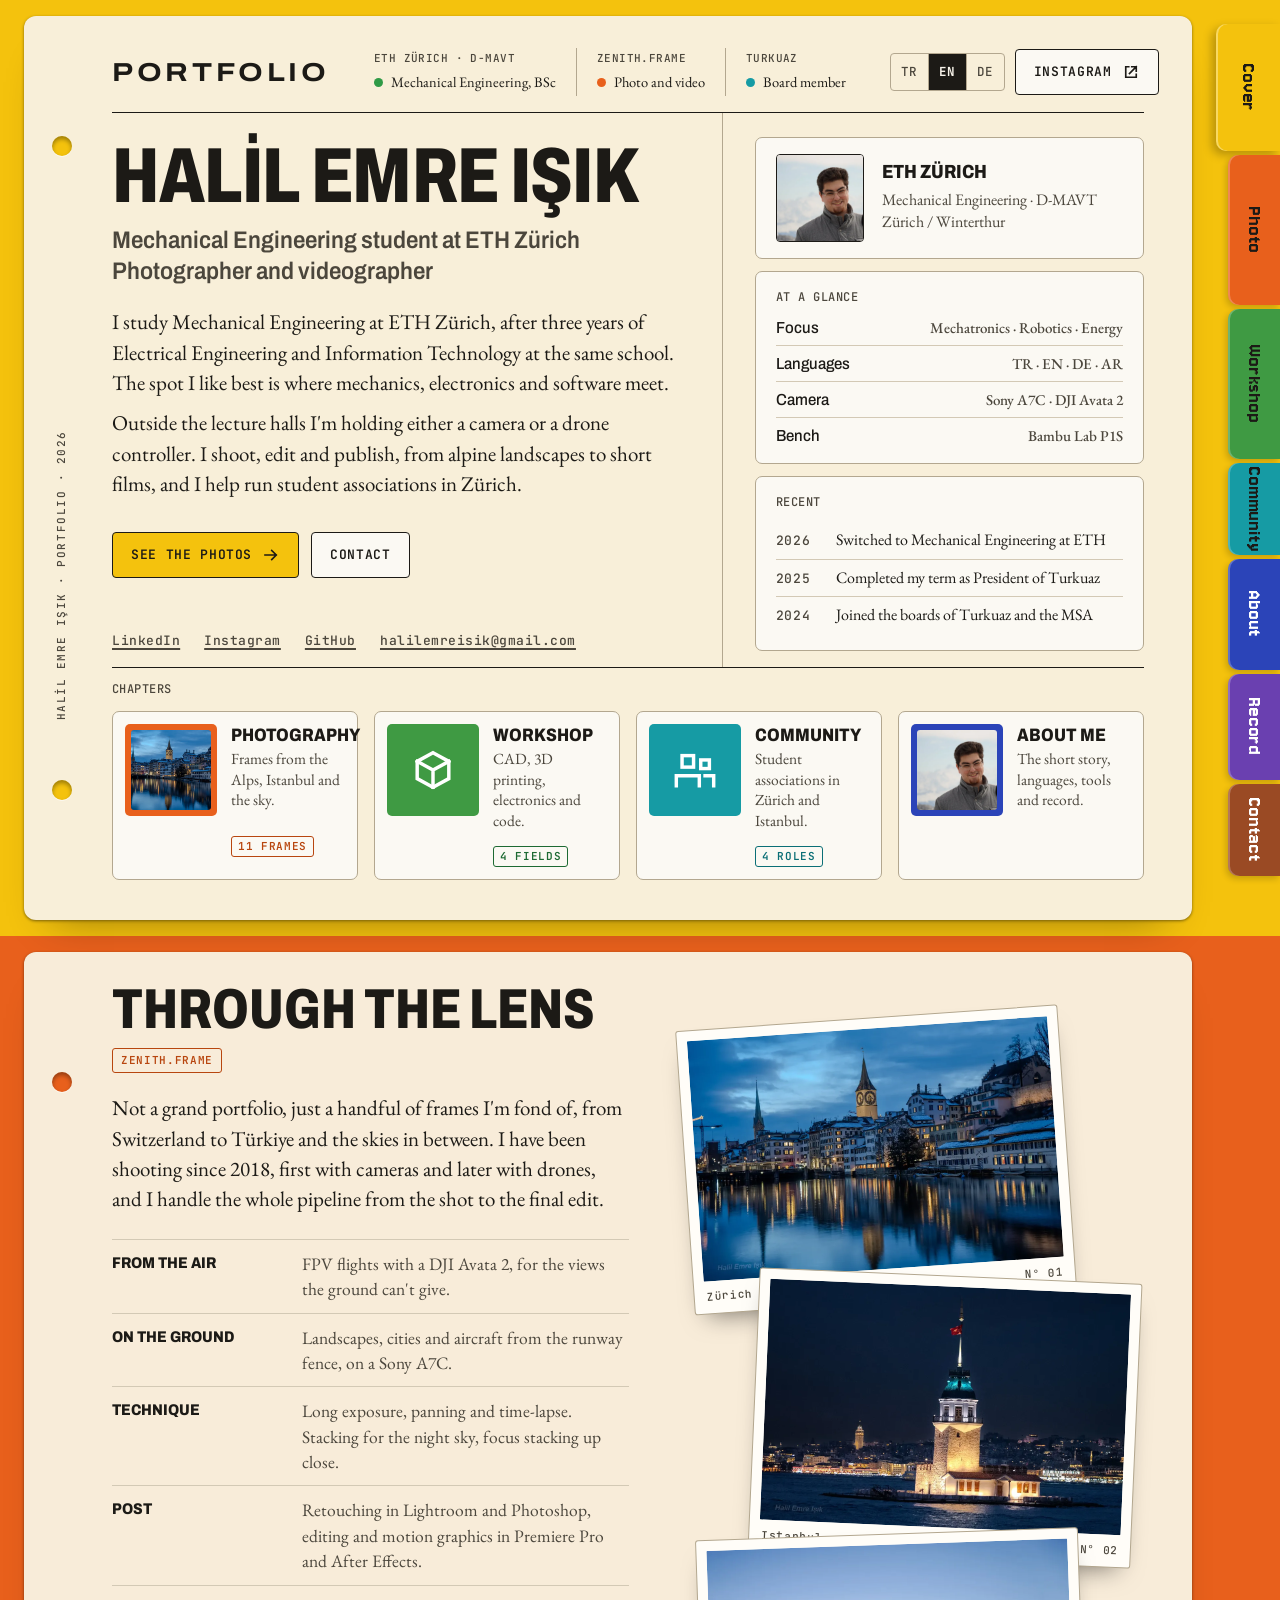
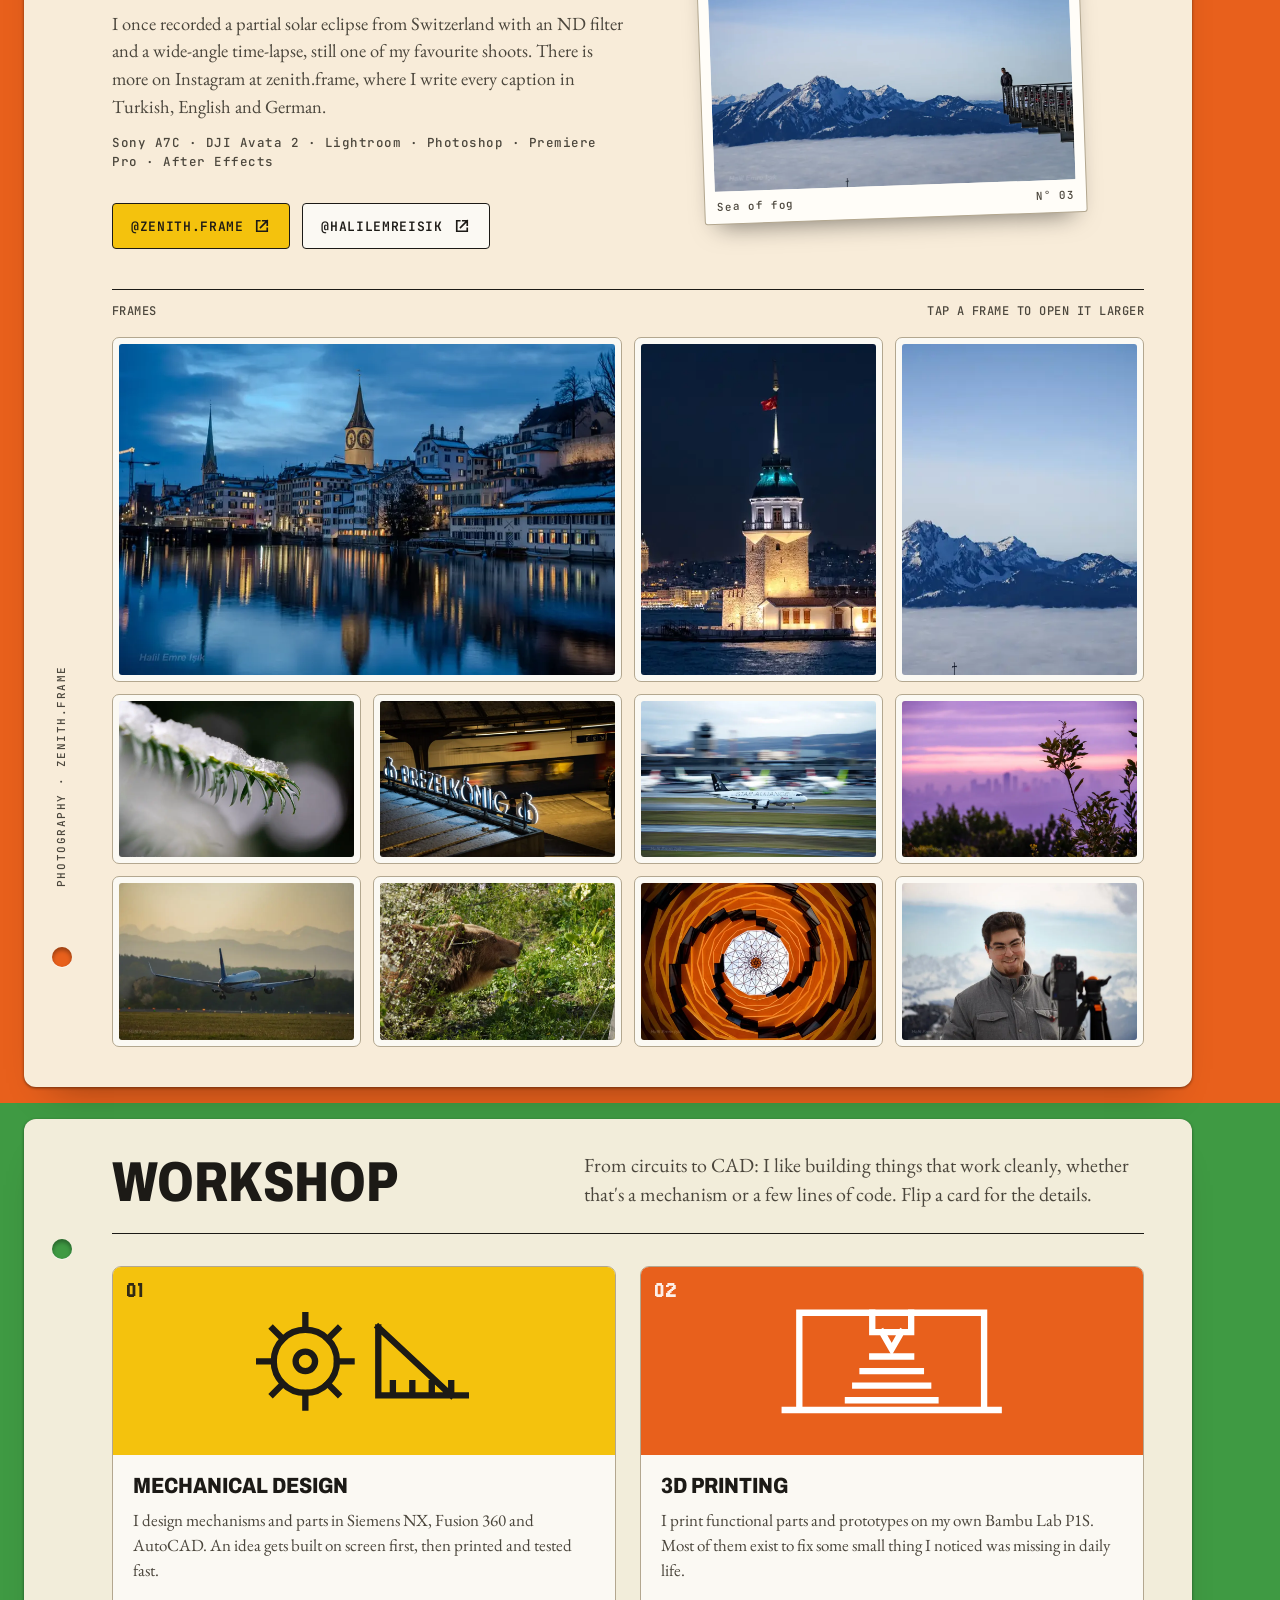
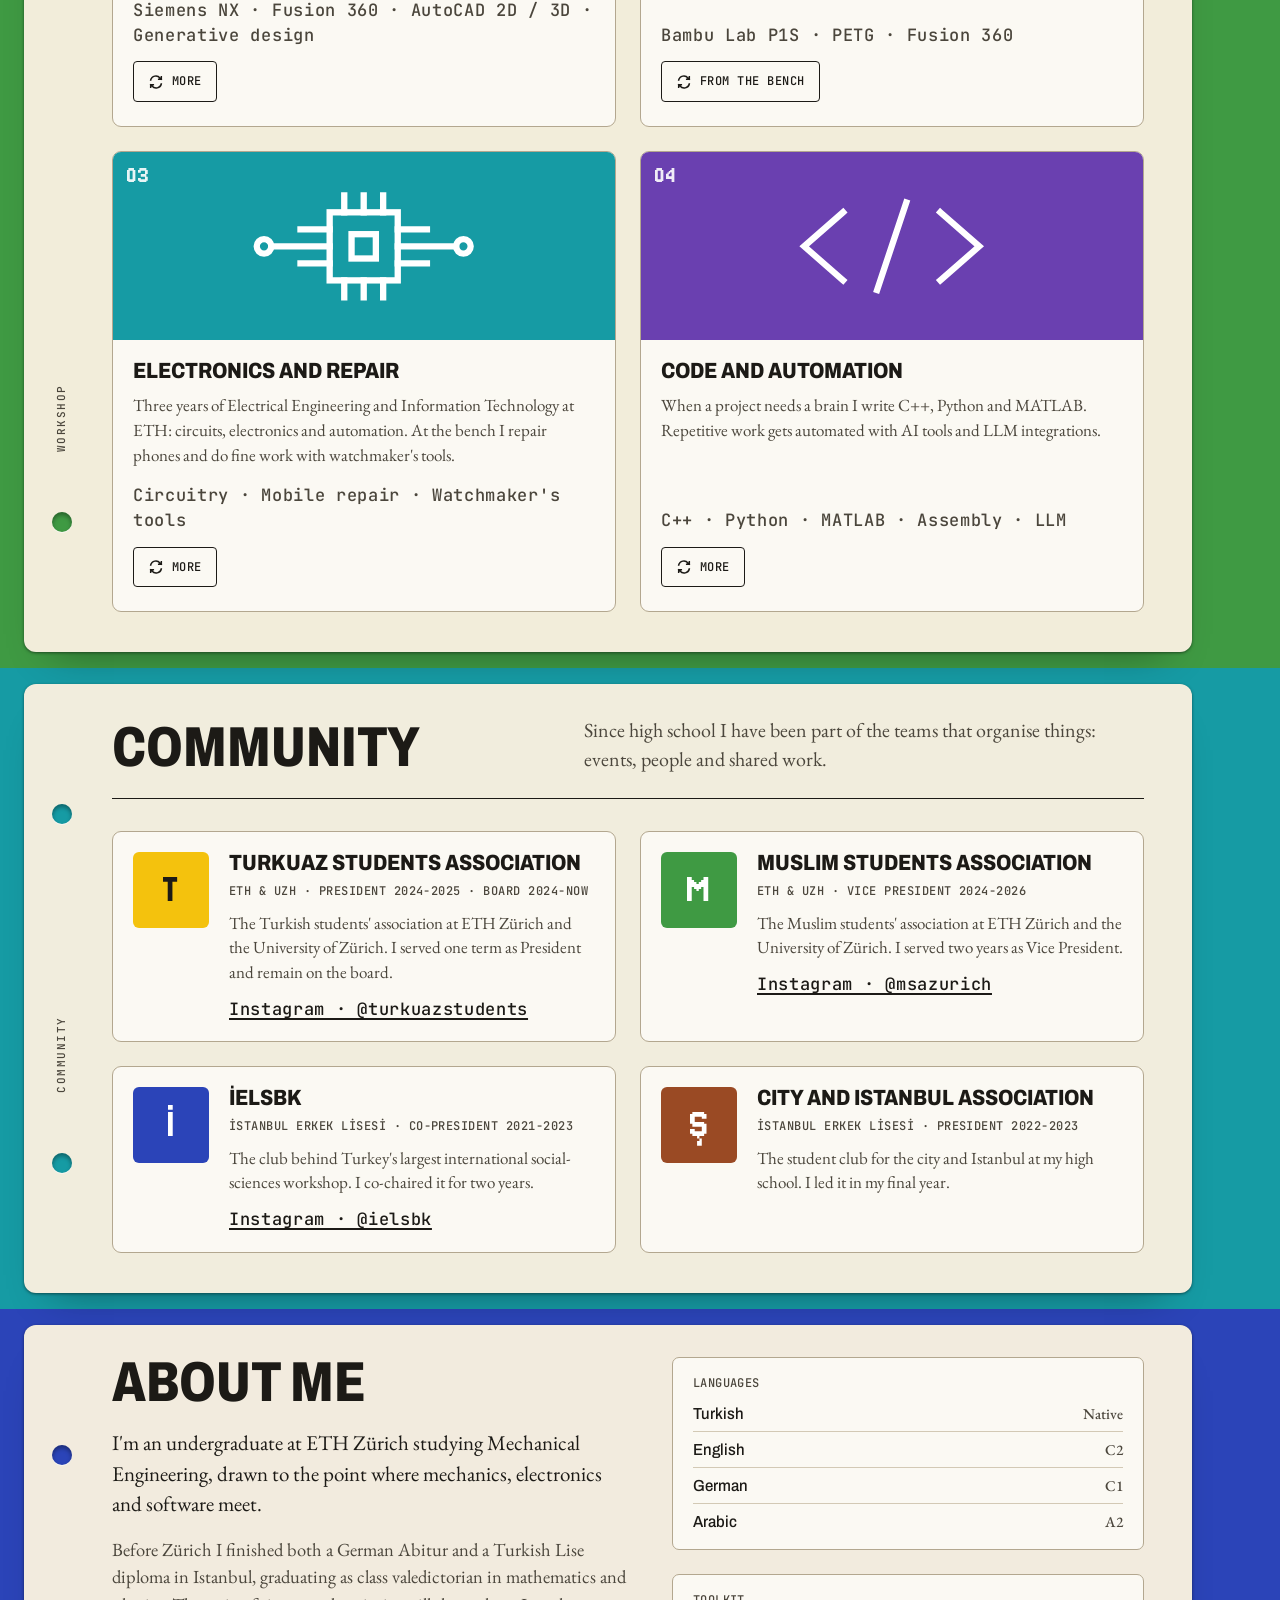
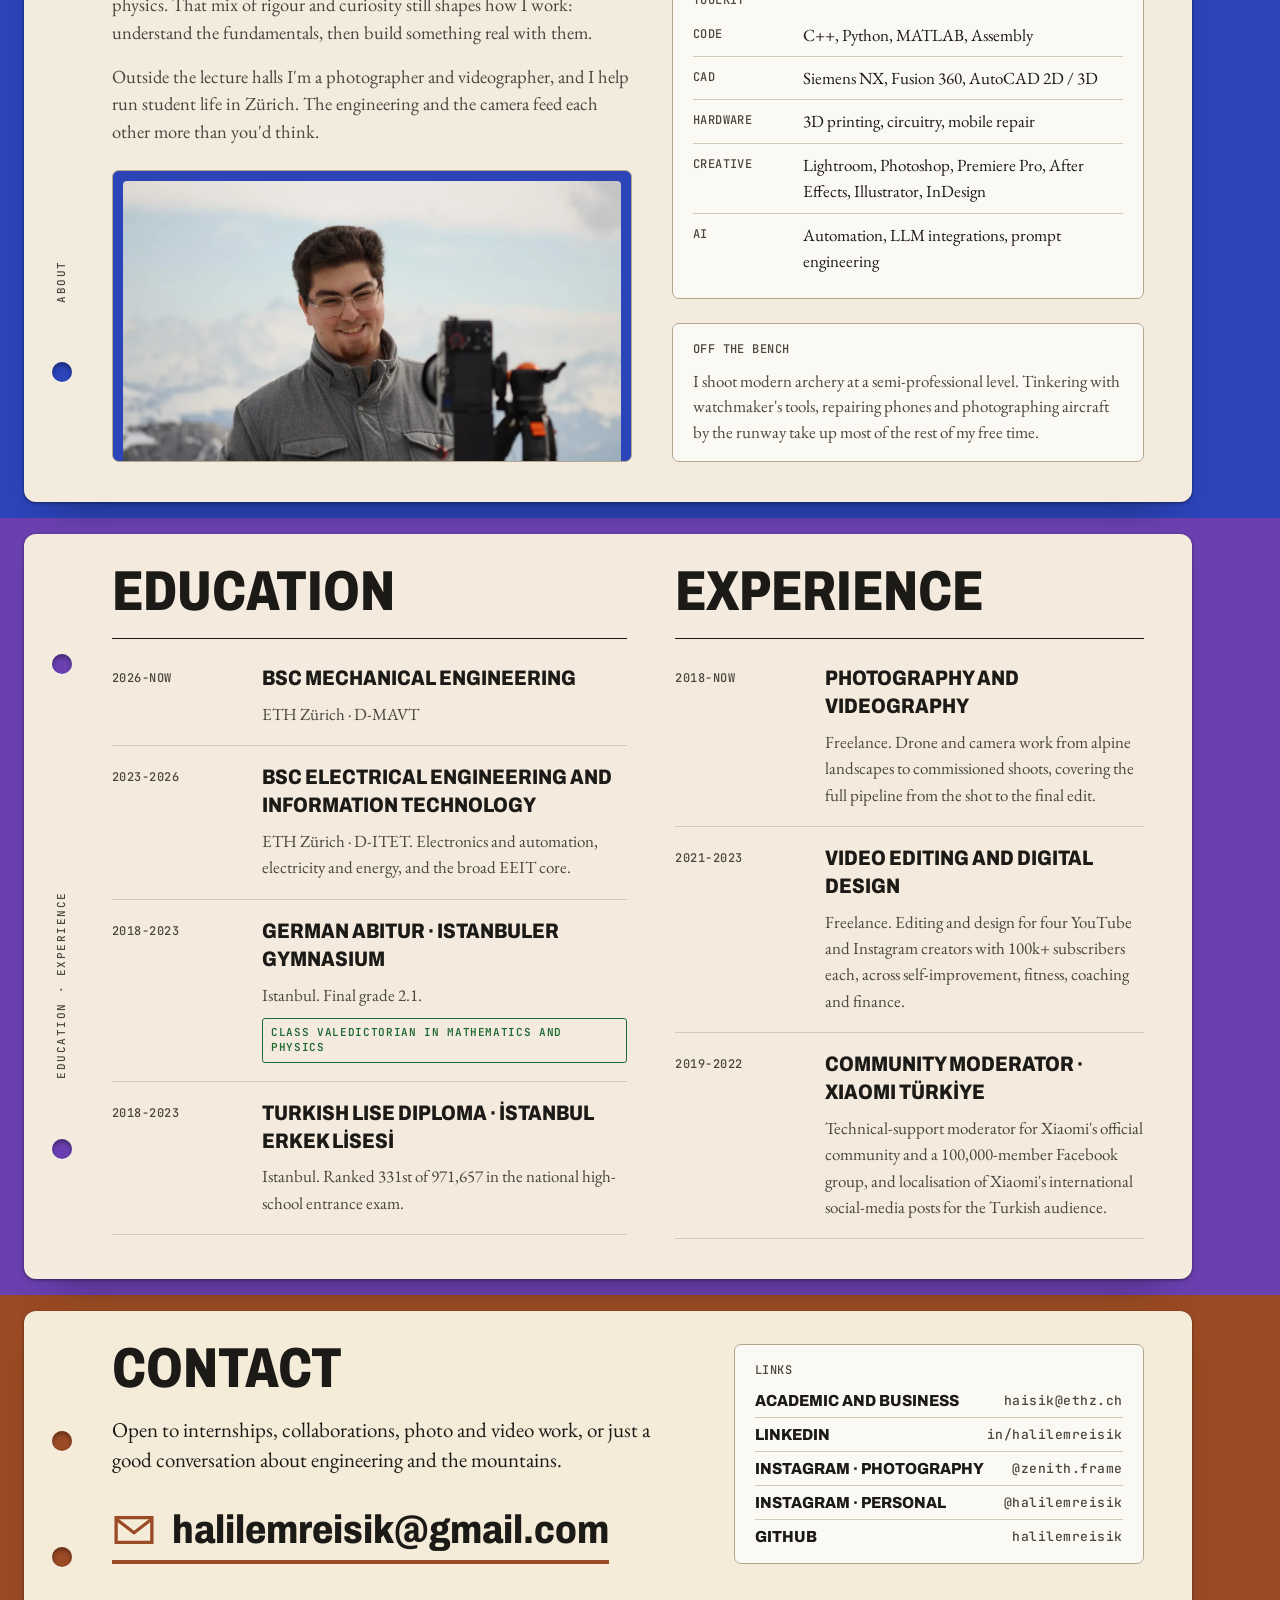
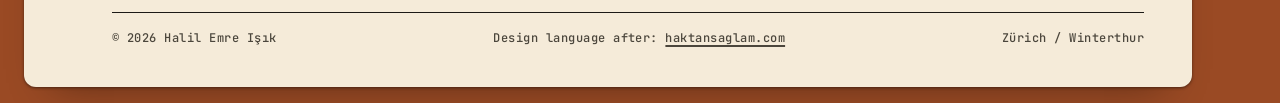
==== commit 953ef242: "Redesign site as a ring-binder manual: chapters, tab rail, TR/EN/DE Co-Authored-By: Claude Fable 5.2" ====
--- a/index.html
+++ b/index.html
@@ -1,424 +1,489 @@
-<!DOCTYPE html>
-<html lang="en">
+<!doctype html>
+<html lang="en" data-lang="en">
 <head>
-  <meta charset="UTF-8" />
-  <meta name="viewport" content="width=device-width, initial-scale=1.0" />
-  <title>Halil Emre Işık · ETH Zürich</title>
-  <meta name="description" content="Halil Emre Işık, Mechanical Engineering student at ETH Zürich, and a photographer & videographer. Projects, background, and contact." />
-  <meta name="author" content="Halil Emre Işık" />
-
-  <!-- Open Graph (nice link previews) -->
-  <meta property="og:title" content="Halil Emre Işık · ETH Zürich" />
-  <meta property="og:description" content="EE & IT student at ETH Zürich. Engineer, photographer, videographer." />
-  <meta property="og:type" content="website" />
-  <meta property="og:image" content="img/portrait.jpg" />
-
-  <!-- Fonts: Space Grotesk (display) · IBM Plex Sans (body) · IBM Plex Mono (labels) -->
-  <link rel="preconnect" href="https://fonts.googleapis.com" />
-  <link rel="preconnect" href="https://fonts.gstatic.com" crossorigin />
-  <link href="https://fonts.googleapis.com/css2?family=IBM+Plex+Mono:wght@400;500&family=IBM+Plex+Sans:wght@400;500;600&family=Space+Grotesk:wght@500;600;700&display=swap" rel="stylesheet" />
-
-  <link rel="stylesheet" href="css/style.css" />
-
-  <!-- Set theme BEFORE paint to avoid a flash of the wrong colour scheme. -->
-  <script>
-    (function () {
-      try {
-        var saved = localStorage.getItem('theme');
-        var prefersDark = window.matchMedia('(prefers-color-scheme: dark)').matches;
-        var theme = saved || (prefersDark ? 'dark' : 'light');
-        document.documentElement.setAttribute('data-theme', theme);
-      } catch (e) {
-        document.documentElement.setAttribute('data-theme', 'light');
-      }
-    })();
-  </script>
+<meta charset="utf-8">
+<meta name="viewport" content="width=device-width, initial-scale=1">
+<title>Halil Emre Işık · ETH Zürich</title>
+<meta name="title-tr" content="Halil Emre Işık · Makine mühendisliği öğrencisi, fotoğrafçı">
+<meta name="title-en" content="Halil Emre Işık · Mechanical Engineering student, photographer">
+<meta name="title-de" content="Halil Emre Işık · Maschinenbaustudent, Fotograf">
+<meta name="description" content="Halil Emre Işık: Mechanical Engineering student at ETH Zürich, photographer and videographer. Photography, workshop projects, community work and contact.">
+<meta name="author" content="Halil Emre Işık">
+<meta name="theme-color" content="#f4c20d">
+<meta property="og:title" content="Halil Emre Işık">
+<meta property="og:description" content="Mechanical Engineering student at ETH Zürich · Photographer and videographer">
+<meta property="og:type" content="website">
+<meta property="og:url" content="https://halilemreisik.github.io/">
+<meta property="og:image" content="https://halilemreisik.github.io/img/hero.webp">
+<meta name="twitter:card" content="summary_large_image">
+<link rel="icon" type="image/svg+xml" href="img/favicon.svg">
+<link rel="preload" href="assets/fonts/archivo-latin-wdth-normal.woff2" as="font" type="font/woff2" crossorigin>
+<link rel="stylesheet" href="css/fonts.css">
+<link rel="stylesheet" href="css/style.css?v=2">
+<script>
+/* set the language before first paint */
+(function(){var l=null;try{l=localStorage.getItem("hei-lang")}catch(e){}
+if(!l){var n=(navigator.language||"").toLowerCase().slice(0,2);l=(n==="tr"||n==="de")?n:"en"}
+document.documentElement.dataset.lang=l;document.documentElement.lang=l})();
+</script>
 </head>
 <body>
-  <a class="skip-link" href="#main">Skip to content</a>
-
-  <!-- ============================ HEADER / NAV ============================ -->
-  <header class="site-header" id="top">
-    <div class="wrap header-inner">
-      <a class="brand" href="#top" aria-label="Halil Emre Işık, home">
-        <span class="brand-mark" aria-hidden="true">HEI</span>
-        <span class="brand-name">Halil&nbsp;Emre&nbsp;Işık</span>
-      </a>
-
-      <nav class="nav" aria-label="Primary">
-        <a href="#about">About</a>
-        <a href="#work">Work</a>
-        <a href="#toolkit">Toolkit</a>
-        <a href="#path">Path</a>
-        <a href="#contact">Contact</a>
-        <a href="portfolio.html">Portfolio</a>
-      </nav>
-
-      <div class="header-actions">
-        <button id="theme-toggle" class="icon-btn" type="button" aria-label="Switch colour theme" aria-pressed="false">
-          <!-- Sun / moon icons; CSS shows the right one per theme -->
-          <svg class="icon icon-sun" viewBox="0 0 24 24" width="20" height="20" fill="none" stroke="currentColor" stroke-width="1.8" stroke-linecap="round" aria-hidden="true">
-            <circle cx="12" cy="12" r="4.2" />
-            <path d="M12 2.5v2.4M12 19.1v2.4M4.2 4.2l1.7 1.7M18.1 18.1l1.7 1.7M2.5 12h2.4M19.1 12h2.4M4.2 19.8l1.7-1.7M18.1 5.9l1.7-1.7" />
-          </svg>
-          <svg class="icon icon-moon" viewBox="0 0 24 24" width="20" height="20" fill="none" stroke="currentColor" stroke-width="1.8" stroke-linecap="round" stroke-linejoin="round" aria-hidden="true">
-            <path d="M20.5 14.2A8.2 8.2 0 1 1 9.8 3.5a6.4 6.4 0 0 0 10.7 10.7z" />
-          </svg>
-        </button>
-
-        <button id="nav-toggle" class="icon-btn nav-toggle" type="button" aria-label="Open menu" aria-expanded="false" aria-controls="mobile-nav">
-          <svg viewBox="0 0 24 24" width="22" height="22" fill="none" stroke="currentColor" stroke-width="1.8" stroke-linecap="round" aria-hidden="true">
-            <path d="M3.5 6.5h17M3.5 12h17M3.5 17.5h17" />
-          </svg>
-        </button>
-      </div>
-    </div>
-
-    <!-- Mobile dropdown nav -->
-    <nav id="mobile-nav" class="mobile-nav" aria-label="Mobile" hidden>
-      <a href="#about">About</a>
-      <a href="#work">Work</a>
-      <a href="#toolkit">Toolkit</a>
-      <a href="#path">Path</a>
-      <a href="#contact">Contact</a>
-      <a href="portfolio.html">Portfolio</a>
-    </nav>
-  </header>
-
-  <main id="main">
-
-    <!-- ============================ HERO COVER ============================ -->
-    <!-- Full-screen photo. Clean white name on top; scroll to reveal the rest. -->
-    <section class="hero-cover" id="home" aria-labelledby="cover-title">
-      <div class="hero-letterbox hero-letterbox--top" aria-hidden="true"></div>
-      <div class="hero-letterbox hero-letterbox--bot" aria-hidden="true"></div>
-      <img class="hero-cover__img" src="img/hero.webp" width="2000" height="1333"
-           alt="Halil Emre Işık beside a camera on a tripod, snow-capped Swiss Alps behind him." />
-      <div class="hero-cover__scrim" aria-hidden="true"></div>
-      <div class="hero-cover__inner wrap">
-        <p class="hero-cover__kicker">ETH Zürich · D-MAVT</p>
-        <div class="hero-cover__title-wrap">
-          <span class="hero-scope-line" aria-hidden="true"></span>
-          <h1 id="cover-title" class="hero-cover__title">Halil&nbsp;Emre&nbsp;Işık</h1>
-          <span class="hero-scope-line" aria-hidden="true"></span>
-        </div>
-        <p class="hero-cover__tag">
-          Mechanical&nbsp;Engineering, and a photographer behind the lens.
-        </p>
-      </div>
-      <a class="hero-cover__scroll" href="#intro" aria-label="Scroll to content">
-        <span>Scroll</span>
-        <svg viewBox="0 0 24 24" width="20" height="20" fill="none" stroke="currentColor" stroke-width="1.8" stroke-linecap="round" stroke-linejoin="round" aria-hidden="true"><path d="M12 5v14M6 13l6 6 6-6" /></svg>
-      </a>
-    </section>
-
-    <!-- =============================== INTRO =============================== -->
-    <section class="section intro" id="intro" aria-label="Introduction">
-      <div class="wrap intro-grid">
-        <p class="lede reveal">
-          Mechanical&nbsp;Engineering student at
-          ETH&nbsp;Zürich, and a photographer behind the lens. I like building things
-          that work cleanly, whether that's a mechanism, a few lines of code, or a frame
-          of light in the Alps.
-        </p>
-
-        <div class="hero-actions reveal">
-          <a class="btn btn-primary" href="#contact">
-            Get in touch
-            <svg viewBox="0 0 24 24" width="17" height="17" fill="none" stroke="currentColor" stroke-width="2" stroke-linecap="round" stroke-linejoin="round" aria-hidden="true"><path d="M5 12h14M13 6l6 6-6 6" /></svg>
-          </a>
-        </div>
-
-        <ul class="hero-meta reveal">
-          <li><span class="meta-k">Based in</span> Zürich&nbsp;/&nbsp;Winterthur, CH</li>
-          <li><span class="meta-k">Focus</span> Mechatronics · Robotics · Energy</li>
-          <li><span class="meta-k">Languages</span> TR · EN · DE · AR</li>
+
+<svg width="0" height="0" style="position:absolute" aria-hidden="true">
+  <symbol id="i-arrow" viewBox="0 0 24 24"><path d="M4 12h15M13 6l6 6-6 6" fill="none" stroke="currentColor" stroke-width="2.2" stroke-linecap="square"/></symbol>
+  <symbol id="i-out" viewBox="0 0 24 24"><path d="M9 5H5v14h14v-4M13 5h6v6M19 5l-9 9" fill="none" stroke="currentColor" stroke-width="2.2" stroke-linecap="square"/></symbol>
+  <symbol id="i-flip" viewBox="0 0 24 24"><path d="M4 9a8 8 0 0 1 14-3l2 2M20 4v4h-4M20 15a8 8 0 0 1-14 3l-2-2M4 20v-4h4" fill="none" stroke="currentColor" stroke-width="2.2" stroke-linecap="square"/></symbol>
+  <symbol id="i-x" viewBox="0 0 24 24"><path d="M5 5l14 14M19 5L5 19" fill="none" stroke="currentColor" stroke-width="2.2" stroke-linecap="square"/></symbol>
+  <symbol id="i-mail" viewBox="0 0 32 32"><rect x="3" y="7" width="26" height="18" fill="none" stroke="currentColor" stroke-width="2.4"/><path d="M3 8l13 10L29 8" fill="none" stroke="currentColor" stroke-width="2.4"/></symbol>
+  <symbol id="i-people" viewBox="0 0 32 32"><g fill="none" stroke="currentColor" stroke-width="2.4" stroke-linecap="square"><rect x="7" y="6" width="8" height="8"/><path d="M3 27v-7h16v7"/><rect x="20" y="9" width="6" height="6"/><path d="M23 20h6v7"/></g></symbol>
+  <symbol id="i-bench" viewBox="0 0 32 32"><g fill="none" stroke="currentColor" stroke-width="2.4" stroke-linecap="square"><path d="M16 4l11 6v12l-11 6-11-6V10z"/><path d="M5 10l11 6 11-6M16 16v12"/></g></symbol>
+  <!-- plate pictograms -->
+  <symbol id="p-cad" viewBox="0 0 96 48"><g fill="none" stroke="currentColor" stroke-width="2.6" stroke-linecap="square"><circle cx="24" cy="24" r="13"/><circle cx="24" cy="24" r="4"/><path d="M24 5v6M24 37v6M5 24h6M37 24h6M10.6 10.6l4.2 4.2M33.2 33.2l4.2 4.2M10.6 37.4l4.2-4.2M33.2 14.8l4.2-4.2"/><path d="M54 38h36M54 38V10M54 10l30 28M60 38v-5M68 38v-5M76 38v-5M84 38v-5"/></g></symbol>
+  <symbol id="p-print" viewBox="0 0 96 48"><g fill="none" stroke="currentColor" stroke-width="2.6" stroke-linecap="square"><path d="M10 4h76M10 4v40M86 4v40M4 44h88"/><path d="M40 4v8h16V4M44 12l4 7 4-7"/><path d="M30 40h36M33 34h30M36 28h24M40 22h16"/></g></symbol>
+  <symbol id="p-chip" viewBox="0 0 96 48"><g fill="none" stroke="currentColor" stroke-width="2.6" stroke-linecap="square"><rect x="34" y="10" width="28" height="28"/><rect x="43" y="19" width="10" height="10"/><path d="M40 10V3M48 10V3M56 10V3M40 38v7M48 38v7M56 38v7M34 17H22M34 24H10M34 31H22M62 17h12M62 24h24M62 31h12"/><circle cx="7" cy="24" r="3"/><circle cx="89" cy="24" r="3"/></g></symbol>
+  <symbol id="p-code" viewBox="0 0 96 48"><g fill="none" stroke="currentColor" stroke-width="2.6" stroke-linecap="square"><path d="M28 10L12 24l16 14M68 10l16 14-16 14M54 6L42 42"/></g></symbol>
+</svg>
+
+<a class="skip" href="#main"><span lang="tr">İçeriğe geç</span><span lang="en">Skip to content</span><span lang="de">Zum Inhalt springen</span></a>
+
+<!-- Tab rail: one tab per chapter, in the chapter's board colour -->
+<nav class="rail" aria-label="Bölümler / Chapters / Kapitel">
+  <a href="#kapak" style="--board:var(--yellow)"><span lang="tr">Kapak</span><span lang="en">Cover</span><span lang="de">Titel</span></a>
+  <a href="#foto" style="--board:var(--orange)"><span lang="tr">Fotoğraf</span><span lang="en">Photo</span><span lang="de">Foto</span></a>
+  <a href="#atolye" style="--board:var(--grass)"><span lang="tr">Atölye</span><span lang="en">Workshop</span><span lang="de">Werkstatt</span></a>
+  <a href="#topluluk" style="--board:var(--teal)"><span lang="tr">Topluluk</span><span lang="en">Community</span><span lang="de">Vereine</span></a>
+  <a href="#hakkimda" class="on-dark" style="--board:var(--ultra)"><span lang="tr">Hakkımda</span><span lang="en">About</span><span lang="de">Über mich</span></a>
+  <a href="#ozgecmis" class="on-dark" style="--board:var(--violet)"><span lang="tr">Özgeçmiş</span><span lang="en">Record</span><span lang="de">Werdegang</span></a>
+  <a href="#iletisim" class="on-dark" style="--board:var(--sienna)"><span lang="tr">İletişim</span><span lang="en">Contact</span><span lang="de">Kontakt</span></a>
+</nav>
+
+<main id="main">
+
+<!-- ================= COVER ================= -->
+<section class="chapter" id="kapak" style="--board:var(--yellow)">
+  <div class="leaf" data-spine-tr="HALİL EMRE IŞIK · PORTFOLYO · 2026" data-spine-en="HALİL EMRE IŞIK · PORTFOLIO · 2026" data-spine-de="HALİL EMRE IŞIK · PORTFOLIO · 2026">
+    <span class="holes" aria-hidden="true"></span>
+
+    <header class="masthead">
+      <a class="wordmark" href="#kapak"><span lang="tr">PORTFOLYO</span><span lang="en">PORTFOLIO</span><span lang="de">PORTFOLIO</span></a>
+      <p class="tagline mono">2026</p>
+      <ul class="status">
+        <li><b class="mono">ETH ZÜRICH · D-MAVT</b><span><i class="dot dot-live"></i><span lang="tr">Makine mühendisliği, BSc</span><span lang="en">Mechanical Engineering, BSc</span><span lang="de">Maschinenbau, BSc</span></span></li>
+        <li><b class="mono">ZENITH.FRAME</b><span><i class="dot dot-dev"></i><span lang="tr">Fotoğraf ve video</span><span lang="en">Photo and video</span><span lang="de">Foto und Video</span></span></li>
+        <li><b class="mono">TURKUAZ</b><span><i class="dot dot-oss"></i><span lang="tr">Yönetim kurulu üyesi</span><span lang="en">Board member</span><span lang="de">Vorstandsmitglied</span></span></li>
+      </ul>
+      <div class="mast-actions">
+        <div class="lang-toggle" role="group" aria-label="Dil / Language / Sprache">
+          <button type="button" data-set="tr" aria-pressed="false" aria-label="Türkçe">TR</button>
+          <button type="button" data-set="en" aria-pressed="false" aria-label="English">EN</button>
+          <button type="button" data-set="de" aria-pressed="false" aria-label="Deutsch">DE</button>
+        </div>
+        <a class="btn btn-line" href="https://www.instagram.com/zenith.frame/" target="_blank" rel="me noopener">Instagram<svg><use href="#i-out"/></svg></a>
+      </div>
+    </header>
+
+    <div class="cover-grid">
+      <div class="cover-main">
+        <h1 class="display"><span lang="tr" class="k">Halil Emre Işık</span></h1>
+        <p class="role"><span lang="tr">ETH Zürich'te makine mühendisliği öğrencisi<br>Fotoğrafçı ve videograf</span><span lang="en">Mechanical Engineering student at ETH Zürich<br>Photographer and videographer</span><span lang="de">Maschinenbaustudent an der ETH Zürich<br>Fotograf und Videograf</span></p>
+        <p class="lead"><span lang="tr">ETH Zürich'te makine mühendisliği okuyorum. Öncesinde aynı okulda üç yıl elektrik mühendisliği ve bilişim teknolojileri okudum. En sevdiğim yer, mekaniğin, elektroniğin ve yazılımın kesiştiği nokta.</span><span lang="en">I study Mechanical Engineering at ETH Zürich, after three years of Electrical Engineering and Information Technology at the same school. The spot I like best is where mechanics, electronics and software meet.</span><span lang="de">Ich studiere Maschinenbau an der ETH Zürich, davor drei Jahre Elektrotechnik und Informationstechnologie an derselben Hochschule. Am liebsten bin ich dort, wo Mechanik, Elektronik und Software zusammenkommen.</span></p>
+        <p class="lead"><span lang="tr">Dersliklerin dışında elimde ya kamera ya da drone kumandası oluyor. Alp manzaralarından kısa filmlere kadar çekiyor, kurguluyor ve yayınlıyorum. Zürih'teki öğrenci topluluklarının yönetiminde de yer alıyorum.</span><span lang="en">Outside the lecture halls I'm holding either a camera or a drone controller. I shoot, edit and publish, from alpine landscapes to short films, and I help run student associations in Zürich.</span><span lang="de">Ausserhalb der Hörsäle halte ich entweder eine Kamera oder eine Drohnensteuerung in der Hand. Ich filme, schneide und veröffentliche, von Alpenlandschaften bis zu Kurzfilmen, und engagiere mich in Zürcher Studierendenvereinen.</span></p>
+        <div class="cta">
+          <a class="btn btn-solid" href="#foto"><span lang="tr">Fotoğraflara bak</span><span lang="en">See the photos</span><span lang="de">Zu den Fotos</span><svg><use href="#i-arrow"/></svg></a>
+          <a class="btn btn-line" href="#iletisim"><span lang="tr">İletişim</span><span lang="en">Contact</span><span lang="de">Kontakt</span></a>
+        </div>
+        <ul class="links mono">
+          <li><a href="https://www.linkedin.com/in/halilemreisik/" target="_blank" rel="me noopener">LinkedIn</a></li>
+          <li><a href="https://www.instagram.com/halilemreisik/" target="_blank" rel="me noopener">Instagram</a></li>
+          <li><a href="https://github.com/halilemreisik" target="_blank" rel="me noopener">GitHub</a></li>
+          <li><a href="mailto:halilemreisik@gmail.com">halilemreisik@gmail.com</a></li>
         </ul>
       </div>
-    </section>
-
-    <!-- ================================ ABOUT =============================== -->
-    <section class="section section--alt" id="about" aria-labelledby="about-title">
-      <div class="wrap">
-        <header class="section-head reveal">
-          <span class="section-no">01</span>
-          <h2 id="about-title" class="section-title">About</h2>
-        </header>
-
-        <div class="about-grid">
-          <div class="about-text reveal">
-            <p class="big">
-              I'm an undergraduate at ETH&nbsp;Zürich studying Mechanical Engineering, drawn to the point where mechanics,
-              electronics and software meet.
-            </p>
-            <p>
-              Before Zürich I finished both a German Abitur and a Turkish Lise diploma in
-              Istanbul, graduating as class valedictorian in mathematics and physics. That mix
-              of rigour and curiosity still shapes how I work: understand the fundamentals,
-              then build something real with them.
-            </p>
-            <p>
-              Outside the lecture halls I'm a photographer and videographer. I shoot, edit and
-              produce, from alpine landscapes to short films, and I help run student life in
-              Zürich. The engineering and the camera feed each other more than you'd think.
-            </p>
+
+      <aside class="cover-side">
+        <div class="panel id-panel">
+          <img src="img/portrait-sq.webp" width="480" height="480" alt="Halil Emre Işık">
+          <div>
+            <p class="id-name"><span lang="en" class="k">ETH Zürich</span></p>
+            <p class="id-meta"><span lang="tr">Makine Mühendisliği · D-MAVT<br>Zürih / Winterthur</span><span lang="en">Mechanical Engineering · D-MAVT<br>Zürich / Winterthur</span><span lang="de">Maschineningenieurwissenschaften · D-MAVT<br>Zürich / Winterthur</span></p>
           </div>
-
-          <aside class="about-aside reveal" aria-label="Quick facts">
-            <dl class="facts">
-              <div class="fact">
-                <dt>Programme</dt>
-                <dd>BSc Mechanical Engineering, ETH Zürich <span class="muted">(since 2026)</span><br>BSc EE &amp; IT, ETH Zürich <span class="muted">(2023–2026)</span></dd>
-              </div>
-              <div class="fact">
-                <dt>Languages</dt>
-                <dd>
-                  <span class="lang"><b>Turkish</b> <i>native</i></span>
-                  <span class="lang"><b>English</b> <i>C2</i></span>
-                  <span class="lang"><b>German</b> <i>C1</i></span>
-                  <span class="lang"><b>Arabic</b> <i>A2</i></span>
-                </dd>
-              </div>
-              <div class="fact">
-                <dt>Roles</dt>
-                <dd>
-                  <span class="role-item"><b>Turkuaz Students Association</b> <a class="role-ig" href="https://www.instagram.com/turkuazstudents/" target="_blank" rel="noopener" aria-label="Turkuaz on Instagram"><svg viewBox="0 0 24 24" width="16" height="16" fill="none" aria-hidden="true"><defs><linearGradient id="ig-1" x1="2" y1="22" x2="22" y2="2" gradientUnits="userSpaceOnUse"><stop offset="0" stop-color="#FEDA75"/><stop offset="0.25" stop-color="#FA7E1E"/><stop offset="0.5" stop-color="#D62976"/><stop offset="0.75" stop-color="#962FBF"/><stop offset="1" stop-color="#4F5BD5"/></linearGradient></defs><rect x="2" y="2" width="20" height="20" rx="5.5" stroke="url(#ig-1)" stroke-width="2"/><circle cx="12" cy="12" r="4.5" stroke="url(#ig-1)" stroke-width="2"/><circle cx="17.5" cy="6.5" r="1.3" fill="url(#ig-1)"/></svg></a> <i>ETH &amp; UZH</i><br>Presidency 2024–2025 · Board 2024–now</span>
-                  <span class="role-item"><b>Muslim Students Association</b> <a class="role-ig" href="https://www.instagram.com/msazurich/" target="_blank" rel="noopener" aria-label="Muslim Students Association on Instagram"><svg viewBox="0 0 24 24" width="16" height="16" fill="none" aria-hidden="true"><defs><linearGradient id="ig-2" x1="2" y1="22" x2="22" y2="2" gradientUnits="userSpaceOnUse"><stop offset="0" stop-color="#FEDA75"/><stop offset="0.25" stop-color="#FA7E1E"/><stop offset="0.5" stop-color="#D62976"/><stop offset="0.75" stop-color="#962FBF"/><stop offset="1" stop-color="#4F5BD5"/></linearGradient></defs><rect x="2" y="2" width="20" height="20" rx="5.5" stroke="url(#ig-2)" stroke-width="2"/><circle cx="12" cy="12" r="4.5" stroke="url(#ig-2)" stroke-width="2"/><circle cx="17.5" cy="6.5" r="1.3" fill="url(#ig-2)"/></svg></a> <i>ETH &amp; UZH</i><br>Vice Presidency 2024–2026</span>
-                  <span class="role-item"><b>İELSBK</b> <a class="role-ig" href="https://www.instagram.com/ielsbk/" target="_blank" rel="noopener" aria-label="İELSBK on Instagram"><svg viewBox="0 0 24 24" width="16" height="16" fill="none" aria-hidden="true"><defs><linearGradient id="ig-3" x1="2" y1="22" x2="22" y2="2" gradientUnits="userSpaceOnUse"><stop offset="0" stop-color="#FEDA75"/><stop offset="0.25" stop-color="#FA7E1E"/><stop offset="0.5" stop-color="#D62976"/><stop offset="0.75" stop-color="#962FBF"/><stop offset="1" stop-color="#4F5BD5"/></linearGradient></defs><rect x="2" y="2" width="20" height="20" rx="5.5" stroke="url(#ig-3)" stroke-width="2"/><circle cx="12" cy="12" r="4.5" stroke="url(#ig-3)" stroke-width="2"/><circle cx="17.5" cy="6.5" r="1.3" fill="url(#ig-3)"/></svg></a> <i>İstanbul Erkek Lisesi</i><br>Co-Presidency 2021–2023</span>
-                  <span class="role-item"><b>City and Istanbul Association</b> <i>İstanbul Erkek Lisesi</i><br>Presidency 2022–2023</span>
-                </dd>
-              </div>
-            </dl>
-          </aside>
-        </div>
-      </div>
-    </section>
-
-    <!-- ================================ WORK =============================== -->
-    <section class="section" id="work" aria-labelledby="work-title">
-      <div class="wrap">
-        <header class="section-head reveal">
-          <span class="section-no">02</span>
-          <h2 id="work-title" class="section-title">What I do</h2>
-          <p class="section-sub">Three threads I keep pulling on.</p>
-        </header>
-
-        <div class="cards">
-          <article class="card reveal">
-            <div class="card-top">
-              <span class="card-icon" aria-hidden="true">
-                <svg viewBox="0 0 24 24" width="24" height="24" fill="none" stroke="currentColor" stroke-width="1.7" stroke-linecap="round" stroke-linejoin="round"><path d="M9 3v3M15 3v3M9 18v3M15 18v3M3 9h3M3 15h3M18 9h3M18 15h3"/><rect x="6" y="6" width="12" height="12" rx="2"/><rect x="10" y="10" width="4" height="4" rx="1"/></svg>
-              </span>
-              <span class="card-no">/01</span>
-            </div>
-            <h3>Engineering</h3>
-            <p>
-              From circuits to CAD: three years of EE gave me the circuitry side, mechanical
-              engineering adds mechanisms and motion. I design in Siemens NX, Fusion 360 and
-              AutoCAD, print prototypes to test ideas fast, and write C++, Python and MATLAB
-              when a project needs a brain.
-            </p>
-            <ul class="tag-row">
-              <li>3D design</li><li>Mechatronics</li><li>Circuitry</li><li>Projects</li>
-            </ul>
-          </article>
-
-          <article class="card reveal">
-            <div class="card-top">
-              <span class="card-icon" aria-hidden="true">
-                <svg viewBox="0 0 24 24" width="24" height="24" fill="none" stroke="currentColor" stroke-width="1.7" stroke-linecap="round" stroke-linejoin="round"><path d="M3 8.5A2.5 2.5 0 0 1 5.5 6h1.2l1-1.6A1 1 0 0 1 8.6 4h6.8a1 1 0 0 1 .85.4l1 1.6h1.2A2.5 2.5 0 0 1 21 8.5v8A2.5 2.5 0 0 1 18.5 19h-13A2.5 2.5 0 0 1 3 16.5z"/><circle cx="12" cy="12.5" r="3.3"/></svg>
-              </span>
-              <span class="card-no">/02</span>
-            </div>
-            <h3>Visual storytelling</h3>
-            <p>
-              Photography and videography end-to-end: shooting, editing and production. Fluent
-              in video editing, motion graphics, photo editing and retouching, graphic design
-              and layout, with an eye trained on light and composition.
-            </p>
-            <ul class="tag-row">
-              <li>Photography</li><li>Video</li><li>Editing</li><li>Design</li>
-            </ul>
-          </article>
-
-          <article class="card reveal">
-            <div class="card-top">
-              <span class="card-icon" aria-hidden="true">
-                <svg viewBox="0 0 24 24" width="24" height="24" fill="none" stroke="currentColor" stroke-width="1.7" stroke-linecap="round" stroke-linejoin="round"><circle cx="9" cy="8" r="3"/><path d="M3.5 19a5.5 5.5 0 0 1 11 0"/><circle cx="17" cy="9" r="2.4"/><path d="M16 13.4a4.6 4.6 0 0 1 4.5 4.6"/></svg>
-              </span>
-              <span class="card-no">/03</span>
-            </div>
-            <h3>Community &amp; leadership</h3>
-            <p>
-              Board member and past President of Turkuaz Students Association (ETH &amp; UZH),
-              and former Vice-President of the Muslim Students Association (ETH &amp; UZH).
-              Earlier, in high school, I co-chaired İELSBK, which runs Turkey's largest
-              international social-sciences workshop, and led the City and Istanbul Association.
-            </p>
-            <ul class="tag-row">
-              <li>Events</li><li>Organising</li><li>People</li><li>Outreach</li>
-            </ul>
-          </article>
-        </div>
-      </div>
-    </section>
-
-    <!-- =============================== TOOLKIT ============================= -->
-    <section class="section section--alt" id="toolkit" aria-labelledby="toolkit-title">
-      <div class="wrap">
-        <header class="section-head reveal">
-          <span class="section-no">03</span>
-          <h2 id="toolkit-title" class="section-title">Toolkit</h2>
-          <p class="section-sub">Things I reach for, on the bench and off it.</p>
-        </header>
-
-        <div class="toolkit-grid">
-          <div class="tool-group reveal">
-            <h3>Code &amp; AI</h3>
-            <ul class="chips">
-              <li>C++</li><li>Python</li><li>MATLAB</li><li>AI automation</li><li>LLM integrations</li><li>Prompt engineering</li>
-            </ul>
+        </div>
+
+        <div class="panel">
+          <p class="panel-title mono"><span lang="tr">Künye</span><span lang="en">At a glance</span><span lang="de">Steckbrief</span></p>
+          <ul class="rows">
+            <li><span><span lang="tr">Odak</span><span lang="en">Focus</span><span lang="de">Schwerpunkt</span></span><span class="more"><span lang="tr">Mekatronik · Robotik · Enerji</span><span lang="en">Mechatronics · Robotics · Energy</span><span lang="de">Mechatronik · Robotik · Energie</span></span></li>
+            <li><span><span lang="tr">Diller</span><span lang="en">Languages</span><span lang="de">Sprachen</span></span><span class="more">TR · EN · DE · AR</span></li>
+            <li><span><span lang="tr">Kamera</span><span lang="en">Camera</span><span lang="de">Kamera</span></span><span class="more">Sony A7C · DJI Avata 2</span></li>
+            <li><span><span lang="tr">Tezgâh</span><span lang="en">Bench</span><span lang="de">Werkbank</span></span><span class="more">Bambu Lab P1S</span></li>
+          </ul>
+        </div>
+
+        <div class="panel">
+          <p class="panel-title mono"><span lang="tr">Son gelişmeler</span><span lang="en">Recent</span><span lang="de">Zuletzt</span></p>
+          <table class="log mono">
+            <tr><td>2026</td><td><span lang="tr">ETH'de makine mühendisliğine geçtim</span><span lang="en">Switched to Mechanical Engineering at ETH</span><span lang="de">Wechsel zum Maschinenbau an der ETH</span></td></tr>
+            <tr><td>2025</td><td><span lang="tr">Turkuaz'daki başkanlık dönemimi tamamladım</span><span lang="en">Completed my term as President of Turkuaz</span><span lang="de">Amtszeit als Präsident von Turkuaz abgeschlossen</span></td></tr>
+            <tr><td>2024</td><td><span lang="tr">Turkuaz ve MSA yönetimlerine katıldım</span><span lang="en">Joined the boards of Turkuaz and the MSA</span><span lang="de">Eintritt in die Vorstände von Turkuaz und MSA</span></td></tr>
+          </table>
+        </div>
+      </aside>
+    </div>
+
+    <div class="contents">
+      <p class="contents-title mono"><span lang="tr">Bölümler</span><span lang="en">Chapters</span><span lang="de">Kapitel</span></p>
+      <div class="contents-row">
+        <a class="entry" href="#foto" style="--c:var(--orange)">
+          <span class="entry-img"><img src="img/gallery/ch-4-thumb.webp" width="900" height="600" alt="" loading="lazy"></span>
+          <span class="entry-txt"><b><span lang="tr">Fotoğraf</span><span lang="en">Photography</span><span lang="de">Fotografie</span></b><span lang="tr">Alpler, İstanbul ve gökyüzünden kareler.</span><span lang="en">Frames from the Alps, Istanbul and the sky.</span><span lang="de">Bilder aus den Alpen, Istanbul und vom Himmel.</span></span>
+          <span class="badge badge-dev"><span lang="tr">11 kare</span><span lang="en">11 frames</span><span lang="de">11 Bilder</span></span>
+        </a>
+        <a class="entry" href="#atolye" style="--c:var(--grass)">
+          <span class="entry-img tile-img"><svg><use href="#i-bench"/></svg></span>
+          <span class="entry-txt"><b><span lang="tr">Atölye</span><span lang="en">Workshop</span><span lang="de">Werkstatt</span></b><span lang="tr">CAD, 3D baskı, elektronik ve kod.</span><span lang="en">CAD, 3D printing, electronics and code.</span><span lang="de">CAD, 3D-Druck, Elektronik und Code.</span></span>
+          <span class="badge badge-ok"><span lang="tr">4 alan</span><span lang="en">4 fields</span><span lang="de">4 Bereiche</span></span>
+        </a>
+        <a class="entry" href="#topluluk" style="--c:var(--teal)">
+          <span class="entry-img tile-img"><svg><use href="#i-people"/></svg></span>
+          <span class="entry-txt"><b><span lang="tr">Topluluk</span><span lang="en">Community</span><span lang="de">Engagement</span></b><span lang="tr">Zürih ve İstanbul'da öğrenci toplulukları.</span><span lang="en">Student associations in Zürich and Istanbul.</span><span lang="de">Studierendenvereine in Zürich und Istanbul.</span></span>
+          <span class="badge badge-oss"><span lang="tr">4 görev</span><span lang="en">4 roles</span><span lang="de">4 Ämter</span></span>
+        </a>
+        <a class="entry" href="#hakkimda" style="--c:var(--ultra)">
+          <span class="entry-img"><img src="img/portrait-sq.webp" width="480" height="480" alt="" loading="lazy"></span>
+          <span class="entry-txt"><b><span lang="tr">Hakkımda</span><span lang="en">About me</span><span lang="de">Über mich</span></b><span lang="tr">Kısa hikâye, diller, araçlar ve özgeçmiş.</span><span lang="en">The short story, languages, tools and record.</span><span lang="de">Kurz erzählt, Sprachen, Werkzeuge und Werdegang.</span></span>
+        </a>
+      </div>
+    </div>
+  </div>
+</section>
+
+<!-- ================= PHOTOGRAPHY ================= -->
+<section class="chapter" id="foto" style="--board:var(--orange)">
+  <div class="leaf" data-spine-tr="FOTOĞRAF · ZENITH.FRAME" data-spine-en="PHOTOGRAPHY · ZENITH.FRAME" data-spine-de="FOTOGRAFIE · ZENITH.FRAME">
+    <span class="holes" aria-hidden="true"></span>
+    <div class="zr">
+      <div class="zr-text">
+        <div class="title-row">
+          <h2 class="h2"><span lang="tr">Objektifin ardından</span><span lang="en">Through the lens</span><span lang="de">Durch die Linse</span></h2>
+          <span class="badge badge-dev">ZENITH.FRAME</span>
+        </div>
+        <p class="lead"><span lang="tr">Büyük bir portfolyo değil, sevdiğim bir avuç kare: İsviçre'den Türkiye'ye ve ikisinin arasındaki gökyüzüne. 2018'den beri kamerayla, sonrasında drone ile çekiyorum. Çekimden son kurguya kadar bütün süreç bende.</span><span lang="en">Not a grand portfolio, just a handful of frames I'm fond of, from Switzerland to Türkiye and the skies in between. I have been shooting since 2018, first with cameras and later with drones, and I handle the whole pipeline from the shot to the final edit.</span><span lang="de">Kein grosses Portfolio, nur eine Handvoll Bilder, die ich mag, von der Schweiz bis in die Türkei und vom Himmel dazwischen. Ich fotografiere seit 2018, zuerst mit der Kamera, später auch mit der Drohne, und mache vom Auslösen bis zum fertigen Schnitt alles selbst.</span></p>
+        <dl class="feat">
+          <dt><span lang="tr">Havadan</span><span lang="en">From the air</span><span lang="de">Aus der Luft</span></dt>
+          <dd><span lang="tr">DJI Avata 2 ile FPV uçuşlar, yerden bakmanın yetmediği manzaralar için.</span><span lang="en">FPV flights with a DJI Avata 2, for the views the ground can't give.</span><span lang="de">FPV-Flüge mit der DJI Avata 2, für Ansichten, die es vom Boden aus nicht gibt.</span></dd>
+          <dt><span lang="tr">Yerden</span><span lang="en">On the ground</span><span lang="de">Am Boden</span></dt>
+          <dd><span lang="tr">Sony A7C ile manzara, şehir ve pist kenarında uçak fotoğrafları.</span><span lang="en">Landscapes, cities and aircraft from the runway fence, on a Sony A7C.</span><span lang="de">Landschaften, Städte und Flugzeuge am Pistenzaun, mit der Sony A7C.</span></dd>
+          <dt><span lang="tr">Teknik</span><span lang="en">Technique</span><span lang="de">Technik</span></dt>
+          <dd><span lang="tr">Uzun pozlama, panning ve time-lapse. Gece gökyüzü için stacking, yakın plan için odak istifleme.</span><span lang="en">Long exposure, panning and time-lapse. Stacking for the night sky, focus stacking up close.</span><span lang="de">Langzeitbelichtung, Mitzieher und Zeitraffer. Stacking für den Nachthimmel, Focus Stacking im Nahbereich.</span></dd>
+          <dt><span lang="tr">Kurgu</span><span lang="en">Post</span><span lang="de">Nachbearbeitung</span></dt>
+          <dd><span lang="tr">Lightroom ve Photoshop'ta rötuş, Premiere Pro ve After Effects'te kurgu ve hareketli grafik.</span><span lang="en">Retouching in Lightroom and Photoshop, editing and motion graphics in Premiere Pro and After Effects.</span><span lang="de">Retusche in Lightroom und Photoshop, Schnitt und Motion Graphics in Premiere Pro und After Effects.</span></dd>
+        </dl>
+        <p class="body"><span lang="tr">Bir parçalı güneş tutulmasını İsviçre'den ND filtre ve geniş açılı time-lapse ile kaydetmiştim, hâlâ en sevdiğim çekimlerden biri. Daha fazlası Instagram'da, zenith.frame hesabında. Paylaşımları Türkçe, İngilizce ve Almanca yazıyorum.</span><span lang="en">I once recorded a partial solar eclipse from Switzerland with an ND filter and a wide-angle time-lapse, still one of my favourite shoots. There is more on Instagram at zenith.frame, where I write every caption in Turkish, English and German.</span><span lang="de">Eine partielle Sonnenfinsternis habe ich einmal von der Schweiz aus mit ND-Filter und Weitwinkel-Zeitraffer festgehalten, bis heute eine meiner liebsten Aufnahmen. Mehr gibt es auf Instagram unter zenith.frame, mit Texten auf Türkisch, Englisch und Deutsch.</span></p>
+        <p class="stack mono">Sony A7C · DJI Avata 2 · Lightroom · Photoshop · Premiere Pro · After Effects</p>
+        <div class="cta">
+          <a class="btn btn-solid" href="https://www.instagram.com/zenith.frame/" target="_blank" rel="me noopener"><span lang="en" class="k">@zenith.frame</span><svg><use href="#i-out"/></svg></a>
+          <a class="btn btn-line" href="https://www.instagram.com/halilemreisik/" target="_blank" rel="me noopener"><span lang="en" class="k">@halilemreisik</span><svg><use href="#i-out"/></svg></a>
+        </div>
+      </div>
+      <div class="prints" aria-hidden="true">
+        <figure class="print"><img src="img/gallery/ch-4-mid.webp" width="1100" height="733" alt="" loading="lazy"><figcaption><span><span lang="tr">Zürih</span><span lang="en">Zürich</span><span lang="de">Zürich</span></span><span>N° 01</span></figcaption></figure>
+        <figure class="print"><img src="img/gallery/tr-1-mid.webp" width="1100" height="733" alt="" loading="lazy"><figcaption><span><span lang="tr">İstanbul</span><span lang="en">Istanbul</span><span lang="de">Istanbul</span></span><span>N° 02</span></figcaption></figure>
+        <figure class="print"><img src="img/gallery/sky-4-mid.webp" width="1100" height="733" alt="" loading="lazy"><figcaption><span><span lang="tr">Sis denizi</span><span lang="en">Sea of fog</span><span lang="de">Nebelmeer</span></span><span>N° 03</span></figcaption></figure>
+      </div>
+    </div>
+
+    <p class="sub-head mono"><span><span lang="tr">Kareler</span><span lang="en">Frames</span><span lang="de">Bilder</span></span><span><span lang="tr">Büyütmek için bir kareye dokunun</span><span lang="en">Tap a frame to open it larger</span><span lang="de">Zum Vergrössern ein Bild antippen</span></span></p>
+    <div class="gallery">
+      <button class="shot shot-wide" type="button" data-full="img/gallery/ch-4.webp" data-cap-tr="Zürih, mavi saat" data-cap-en="Zürich, blue hour" data-cap-de="Zürich, blaue Stunde"><img src="img/gallery/ch-4-thumb.webp" width="900" height="600" loading="lazy" alt="Zürich, blue hour"><span class="cap"><span lang="tr">Zürih, mavi saat</span><span lang="en">Zürich, blue hour</span><span lang="de">Zürich, blaue Stunde</span></span></button>
+      <button class="shot" type="button" data-full="img/gallery/tr-1.webp" data-cap-tr="Kız Kulesi, İstanbul" data-cap-en="Maiden&#x27;s Tower, Istanbul" data-cap-de="Mädchenturm, Istanbul"><img src="img/gallery/tr-1-thumb.webp" width="900" height="600" loading="lazy" alt="Maiden&#x27;s Tower, Istanbul"><span class="cap"><span lang="tr">Kız Kulesi, İstanbul</span><span lang="en">Maiden's Tower, Istanbul</span><span lang="de">Mädchenturm, Istanbul</span></span></button>
+      <button class="shot" type="button" data-full="img/gallery/sky-4.webp" data-cap-tr="Sis denizinin üstünde" data-cap-en="Above the sea of fog" data-cap-de="Über dem Nebelmeer"><img src="img/gallery/sky-4-thumb.webp" width="900" height="600" loading="lazy" alt="Above the sea of fog"><span class="cap"><span lang="tr">Sis denizinin üstünde</span><span lang="en">Above the sea of fog</span><span lang="de">Über dem Nebelmeer</span></span></button>
+      <button class="shot" type="button" data-full="img/gallery/ch-1.webp" data-cap-tr="Kar altında, İsviçre" data-cap-en="Under snow, Switzerland" data-cap-de="Unter Schnee, Schweiz"><img src="img/gallery/ch-1-thumb.webp" width="900" height="600" loading="lazy" alt="Under snow, Switzerland"><span class="cap"><span lang="tr">Kar altında, İsviçre</span><span lang="en">Under snow, Switzerland</span><span lang="de">Unter Schnee, Schweiz</span></span></button>
+      <button class="shot" type="button" data-full="img/gallery/ch-3.webp" data-cap-tr="Peronda, İsviçre" data-cap-en="On the platform, Switzerland" data-cap-de="Am Gleis, Schweiz"><img src="img/gallery/ch-3-thumb.webp" width="900" height="600" loading="lazy" alt="On the platform, Switzerland"><span class="cap"><span lang="tr">Peronda, İsviçre</span><span lang="en">On the platform, Switzerland</span><span lang="de">Am Gleis, Schweiz</span></span></button>
+      <button class="shot" type="button" data-full="img/gallery/sky-2.webp" data-cap-tr="Panning, havalimanı" data-cap-en="Panning at the airport" data-cap-de="Mitzieher am Flughafen"><img src="img/gallery/sky-2-thumb.webp" width="900" height="600" loading="lazy" alt="Panning at the airport"><span class="cap"><span lang="tr">Panning, havalimanı</span><span lang="en">Panning at the airport</span><span lang="de">Mitzieher am Flughafen</span></span></button>
+      <button class="shot" type="button" data-full="img/gallery/tr-2.webp" data-cap-tr="Alacakaranlık, Türkiye" data-cap-en="Twilight, Türkiye" data-cap-de="Dämmerung, Türkei"><img src="img/gallery/tr-2-thumb.webp" width="900" height="600" loading="lazy" alt="Twilight, Türkiye"><span class="cap"><span lang="tr">Alacakaranlık, Türkiye</span><span lang="en">Twilight, Türkiye</span><span lang="de">Dämmerung, Türkei</span></span></button>
+      <button class="shot" type="button" data-full="img/gallery/sky-3.webp" data-cap-tr="Pistin üstünde" data-cap-en="Over the runway" data-cap-de="Über der Piste"><img src="img/gallery/sky-3-thumb.webp" width="900" height="600" loading="lazy" alt="Over the runway"><span class="cap"><span lang="tr">Pistin üstünde</span><span lang="en">Over the runway</span><span lang="de">Über der Piste</span></span></button>
+      <button class="shot" type="button" data-full="img/gallery/ch-2.webp" data-cap-tr="Yaban hayatı, İsviçre" data-cap-en="Wildlife, Switzerland" data-cap-de="Wildtier, Schweiz"><img src="img/gallery/ch-2-thumb.webp" width="900" height="600" loading="lazy" alt="Wildlife, Switzerland"><span class="cap"><span lang="tr">Yaban hayatı, İsviçre</span><span lang="en">Wildlife, Switzerland</span><span lang="de">Wildtier, Schweiz</span></span></button>
+      <button class="shot" type="button" data-full="img/gallery/tr-3.webp" data-cap-tr="Yukarı bakış, Türkiye" data-cap-en="Looking up, Türkiye" data-cap-de="Blick nach oben, Türkei"><img src="img/gallery/tr-3-thumb.webp" width="900" height="600" loading="lazy" alt="Looking up, Türkiye"><span class="cap"><span lang="tr">Yukarı bakış, Türkiye</span><span lang="en">Looking up, Türkiye</span><span lang="de">Blick nach oben, Türkei</span></span></button>
+      <button class="shot" type="button" data-full="img/gallery/sky-1.webp" data-cap-tr="Bulutların üstünde" data-cap-en="Above the clouds" data-cap-de="Über den Wolken"><img src="img/gallery/sky-1-thumb.webp" width="900" height="600" loading="lazy" alt="Above the clouds"><span class="cap"><span lang="tr">Bulutların üstünde</span><span lang="en">Above the clouds</span><span lang="de">Über den Wolken</span></span></button>
+    </div>
+  </div>
+</section>
+
+<!-- ================= WORKSHOP ================= -->
+<section class="chapter" id="atolye" style="--board:var(--grass)">
+  <div class="leaf" data-spine-tr="ATÖLYE" data-spine-en="WORKSHOP" data-spine-de="WERKSTATT">
+    <span class="holes" aria-hidden="true"></span>
+    <div class="chapter-head">
+      <h2 class="h2"><span lang="tr">Atölye</span><span lang="en">Workshop</span><span lang="de">Werkstatt</span></h2>
+      <p class="chapter-sub"><span lang="tr">Devreden CAD'e: temiz çalışan şeyler yapmayı seviyorum. Bu bir mekanizma da olabilir, birkaç satır kod da. Kartların arkasında ayrıntılar var.</span><span lang="en">From circuits to CAD: I like building things that work cleanly, whether that's a mechanism or a few lines of code. Flip a card for the details.</span><span lang="de">Von der Schaltung bis zum CAD: Ich baue gern Dinge, die sauber funktionieren, ob Mechanismus oder ein paar Zeilen Code. Auf der Rückseite der Karten stehen die Details.</span></p>
+    </div>
+    <div class="plates">
+
+      <article class="flip" style="--c:var(--yellow)">
+      <div class="flip-inner">
+        <div class="face front">
+          <div class="plate-img on-light"><span class="no">01</span><svg viewBox="0 0 96 48"><use href="#p-cad"/></svg></div>
+          <div class="plate-body">
+            <h3 class="h4"><span lang="tr">Mekanik tasarım</span><span lang="en">Mechanical design</span><span lang="de">Konstruktion</span></h3>
+            <p><span lang="tr">Mekanizmaları ve parçaları Siemens NX, Fusion 360 ve AutoCAD'de tasarlıyorum. Bir fikri önce ekranda kuruyor, sonra hızlıca basıp deniyorum.</span><span lang="en">I design mechanisms and parts in Siemens NX, Fusion 360 and AutoCAD. An idea gets built on screen first, then printed and tested fast.</span><span lang="de">Mechanismen und Bauteile konstruiere ich in Siemens NX, Fusion 360 und AutoCAD. Eine Idee entsteht zuerst am Bildschirm, dann wird sie schnell gedruckt und getestet.</span></p>
+            <p class="stack mono">Siemens NX · Fusion 360 · AutoCAD 2D / 3D · Generative design</p>
+            <button class="flip-btn mono" type="button" aria-pressed="false"><svg><use href="#i-flip"/></svg><span lang="tr">Daha fazla</span><span lang="en">More</span><span lang="de">Mehr</span></button>
           </div>
-          <div class="tool-group reveal">
-            <h3>CAD &amp; hardware</h3>
-            <ul class="chips">
-              <li>Siemens NX</li><li>Fusion 360</li><li>AutoCAD 2D / 3D</li><li>Generative design</li><li>3D printing</li><li>Mobile repair</li><li>Watchmaking tools</li>
-            </ul>
+        </div>
+        <div class="face back" aria-hidden="true">
+          <h3 class="h4"><span lang="tr">Mekanik tasarım</span><span lang="en">Mechanical design</span><span lang="de">Konstruktion</span></h3>
+          <div class="back-text"><p><span lang="tr">Makine mühendisliği işin mekanizma ve hareket tarafını veriyor, üç yıllık elektrik mühendisliği geçmişim de devre tarafını. İkisini aynı projede buluşturmak en sevdiğim kısım.</span><span lang="en">Mechanical engineering brings the mechanisms and motion; three years of electrical engineering brought the circuitry. Getting both into the same project is the part I enjoy most.</span><span lang="de">Der Maschinenbau liefert Mechanismen und Bewegung, drei Jahre Elektrotechnik die Schaltungsseite. Beides im selben Projekt zusammenzubringen, macht mir am meisten Freude.</span></p><p><span lang="tr">Odağım mekatronik, robotik ve enerji sistemleri.</span><span lang="en">My focus is on mechatronics, robotics and energy systems.</span><span lang="de">Mein Schwerpunkt liegt auf Mechatronik, Robotik und Energiesystemen.</span></p></div>
+          <button class="flip-btn mono" type="button" tabindex="-1"><svg><use href="#i-flip"/></svg><span lang="tr">Ön yüz</span><span lang="en">Front</span><span lang="de">Vorderseite</span></button>
+        </div>
+      </div>
+      </article>
+
+      <article class="flip" style="--c:var(--orange)">
+      <div class="flip-inner">
+        <div class="face front">
+          <div class="plate-img"><span class="no">02</span><svg viewBox="0 0 96 48"><use href="#p-print"/></svg></div>
+          <div class="plate-body">
+            <h3 class="h4"><span lang="tr">3D baskı</span><span lang="en">3D printing</span><span lang="de">3D-Druck</span></h3>
+            <p><span lang="tr">Kendi Bambu Lab P1S yazıcımda işlevsel parçalar ve prototipler basıyorum. Çoğu, gündelik hayatta fark ettiğim küçük bir eksiği kapatmak için.</span><span lang="en">I print functional parts and prototypes on my own Bambu Lab P1S. Most of them exist to fix some small thing I noticed was missing in daily life.</span><span lang="de">Auf meinem eigenen Bambu Lab P1S drucke ich funktionale Teile und Prototypen. Die meisten schliessen eine kleine Lücke, die mir im Alltag aufgefallen ist.</span></p>
+            <p class="stack mono">Bambu Lab P1S · PETG · Fusion 360</p>
+            <button class="flip-btn mono" type="button" aria-pressed="false"><svg><use href="#i-flip"/></svg><span lang="tr">Tezgâhtan</span><span lang="en">From the bench</span><span lang="de">Von der Werkbank</span></button>
           </div>
-          <div class="tool-group reveal">
-            <h3>Creative suite</h3>
-            <ul class="chips">
-              <li>Video editing</li><li>Motion graphics</li><li>Photo editing</li><li>Photo manipulation</li><li>Graphic design</li><li>Layout design</li>
-            </ul>
+        </div>
+        <div class="face back" aria-hidden="true">
+          <h3 class="h4"><span lang="tr">Tezgâhtan</span><span lang="en">From the bench</span><span lang="de">Von der Werkbank</span></h3>
+          <dl class="feat feat-compact">
+            <dt><span lang="en" class="k">Scooter</span></dt>
+            <dd><span lang="tr">Elektrikli scooter için PETG'den şişe tutucu.</span><span lang="en">A bottle holder in PETG for my electric scooter.</span><span lang="de">Ein Flaschenhalter aus PETG für meinen E-Scooter.</span></dd>
+            <dt><span lang="tr">Klavye</span><span lang="en">Keyboard</span><span lang="de">Tastatur</span></dt>
+            <dd><span lang="tr">Logitech G413 için Romer-G uyumlu yedek tuş kapağı.</span><span lang="en">A replacement Romer-G keycap for a Logitech G413.</span><span lang="de">Eine Ersatz-Tastenkappe (Romer-G) für eine Logitech G413.</span></dd>
+            <dt><span lang="tr">Işık anahtarı</span><span lang="en">Light switch</span><span lang="de">Lichtschalter</span></dt>
+            <dd><span lang="tr">Odamdaki basmalı anahtara şalter hissi veren bir kol.</span><span lang="en">A lever that turns my room's push-button switch into a proper throw switch.</span><span lang="de">Ein Hebel, der den Taster in meinem Zimmer zum richtigen Kippschalter macht.</span></dd>
+            <dt><span lang="tr">Yazıcı</span><span lang="en">Printer</span><span lang="de">Drucker</span></dt>
+            <dd><span lang="tr">Yazıcının atık çıkışı için elden geçirilmiş bir çekmece.</span><span lang="en">A reworked waste drawer for the printer's purge chute.</span><span lang="de">Eine überarbeitete Auffangschublade für den Auswurf des Druckers.</span></dd>
+          </dl>
+          <button class="flip-btn mono" type="button" tabindex="-1"><svg><use href="#i-flip"/></svg><span lang="tr">Ön yüz</span><span lang="en">Front</span><span lang="de">Vorderseite</span></button>
+        </div>
+      </div>
+      </article>
+
+      <article class="flip" style="--c:var(--teal)">
+      <div class="flip-inner">
+        <div class="face front">
+          <div class="plate-img"><span class="no">03</span><svg viewBox="0 0 96 48"><use href="#p-chip"/></svg></div>
+          <div class="plate-body">
+            <h3 class="h4"><span lang="tr">Elektronik ve tamir</span><span lang="en">Electronics and repair</span><span lang="de">Elektronik und Reparatur</span></h3>
+            <p><span lang="tr">ETH'de üç yıl elektrik mühendisliği ve bilişim teknolojileri okudum: devreler, elektronik ve otomasyon. Tezgâhta telefon tamir ediyor, saatçi aletleriyle ince işler yapıyorum.</span><span lang="en">Three years of Electrical Engineering and Information Technology at ETH: circuits, electronics and automation. At the bench I repair phones and do fine work with watchmaker's tools.</span><span lang="de">Drei Jahre Elektrotechnik und Informationstechnologie an der ETH: Schaltungen, Elektronik und Automation. An der Werkbank repariere ich Handys und arbeite mit Uhrmacherwerkzeug.</span></p>
+            <p class="stack mono"><span lang="tr">Devreler · Mobil cihaz tamiri · Saatçi aletleri</span><span lang="en">Circuitry · Mobile repair · Watchmaker's tools</span><span lang="de">Schaltungen · Handyreparatur · Uhrmacherwerkzeug</span></p>
+            <button class="flip-btn mono" type="button" aria-pressed="false"><svg><use href="#i-flip"/></svg><span lang="tr">Daha fazla</span><span lang="en">More</span><span lang="de">Mehr</span></button>
           </div>
-          <div class="tool-group reveal">
-            <h3>Off the bench</h3>
-            <ul class="chips">
-              <li>Semi-pro archery</li><li>Content creation</li><li>Social media</li><li>Forum moderation</li>
-            </ul>
+        </div>
+        <div class="face back" aria-hidden="true">
+          <h3 class="h4"><span lang="tr">Elektronik ve tamir</span><span lang="en">Electronics and repair</span><span lang="de">Elektronik und Reparatur</span></h3>
+          <div class="back-text"><p><span lang="tr">EEIT programında elektronik ve otomasyon ile elektrik ve enerji alanlarına, bir de geniş temel derslere ağırlık verdim.</span><span lang="en">In the EEIT programme I leaned towards electronics and automation, electricity and energy, on top of the broad core.</span><span lang="de">Im EEIT-Studium lagen meine Schwerpunkte auf Elektronik und Automation sowie Elektrizität und Energie, dazu das breite Grundstudium.</span></p><p><span lang="tr">Bir cihazı açıp nasıl çalıştığını görmek, onu kâğıt üzerinde çözmek kadar öğretici.</span><span lang="en">Opening a device to see how it works teaches as much as solving it on paper.</span><span lang="de">Ein Gerät zu öffnen und zu sehen, wie es funktioniert, lehrt so viel wie die Rechnung auf Papier.</span></p></div>
+          <button class="flip-btn mono" type="button" tabindex="-1"><svg><use href="#i-flip"/></svg><span lang="tr">Ön yüz</span><span lang="en">Front</span><span lang="de">Vorderseite</span></button>
+        </div>
+      </div>
+      </article>
+
+      <article class="flip" style="--c:var(--violet)">
+      <div class="flip-inner">
+        <div class="face front">
+          <div class="plate-img"><span class="no">04</span><svg viewBox="0 0 96 48"><use href="#p-code"/></svg></div>
+          <div class="plate-body">
+            <h3 class="h4"><span lang="tr">Kod ve otomasyon</span><span lang="en">Code and automation</span><span lang="de">Code und Automatisierung</span></h3>
+            <p><span lang="tr">Bir projenin beyne ihtiyacı olduğunda C++, Python ve MATLAB yazıyorum. Tekrar eden işleri yapay zekâ araçları ve LLM entegrasyonlarıyla otomatikleştiriyorum.</span><span lang="en">When a project needs a brain I write C++, Python and MATLAB. Repetitive work gets automated with AI tools and LLM integrations.</span><span lang="de">Wenn ein Projekt ein Gehirn braucht, schreibe ich C++, Python und MATLAB. Wiederkehrende Arbeit automatisiere ich mit KI-Werkzeugen und LLM-Integrationen.</span></p>
+            <p class="stack mono">C++ · Python · MATLAB · Assembly · LLM</p>
+            <button class="flip-btn mono" type="button" aria-pressed="false"><svg><use href="#i-flip"/></svg><span lang="tr">Daha fazla</span><span lang="en">More</span><span lang="de">Mehr</span></button>
           </div>
         </div>
-      </div>
-    </section>
-
-    <!-- ================================ PATH =============================== -->
-    <section class="section" id="path" aria-labelledby="path-title">
-      <div class="wrap">
-        <header class="section-head reveal">
-          <span class="section-no">04</span>
-          <h2 id="path-title" class="section-title">Path so far</h2>
-        </header>
-
-        <ol class="timeline">
-          <li class="t-item reveal">
-            <div class="t-when">2026–now</div>
-            <div class="t-body">
-              <h3>BSc Mechanical Engineering</h3>
-              <p class="t-place">ETH Zürich · Switzerland</p>
-            </div>
-          </li>
-          <li class="t-item reveal">
-            <div class="t-when">2023–2026</div>
-            <div class="t-body">
-              <h3>BSc Electrical Engineering &amp; Information Technology</h3>
-              <p class="t-place">ETH Zürich · Switzerland</p>
-              <p class="t-note">Electronics &amp; automation, electricity &amp; energy, and the broad EEIT core.</p>
-            </div>
-          </li>
-          <li class="t-item reveal">
-            <div class="t-when">2018–2023</div>
-            <div class="t-body">
-              <h3>German Abitur · Istanbuler Gymnasium</h3>
-              <p class="t-place">Istanbul · Final grade 2.1</p>
-              <p class="t-note"><span class="badge">Class valedictorian</span> in mathematics &amp; physics.</p>
-            </div>
-          </li>
-          <li class="t-item reveal">
-            <div class="t-when">2018–2023</div>
-            <div class="t-body">
-              <h3>Turkish Lise Diploma · İstanbul Erkek Lisesi</h3>
-              <p class="t-place">Istanbul · Türkiye</p>
-              <p class="t-note">Ranked <strong>331st of 971.657</strong> in the national high-school entrance exam.</p>
-            </div>
-          </li>
-        </ol>
-      </div>
-    </section>
-
-    <!-- =============================== CONTACT ============================= -->
-    <section class="section section--contact" id="contact" aria-labelledby="contact-title">
-      <div class="wrap">
-        <div class="contact-card reveal">
-          <div class="contact-lead">
-            <span class="section-no">05</span>
-            <h2 id="contact-title" class="section-title">Let's talk</h2>
-            <p class="section-sub">
-              Open to internships, collaborations, photo &amp; video work, or just a good
-              conversation about engineering and the mountains.
-            </p>
-          </div>
-
-          <ul class="contact-links">
-            <li>
-              <a href="mailto:halilemreisik@gmail.com">
-                <span class="cl-icon" aria-hidden="true">
-                  <svg viewBox="0 0 24 24" width="20" height="20" fill="none" stroke="currentColor" stroke-width="1.7" stroke-linecap="round" stroke-linejoin="round"><rect x="3" y="5" width="18" height="14" rx="2.5"/><path d="M4 7l8 6 8-6"/></svg>
-                </span>
-                <span class="cl-text"><span class="cl-k">Personal</span><span class="cl-v">halilemreisik@gmail.com</span></span>
-                <span class="cl-arrow" aria-hidden="true">→</span>
-              </a>
-            </li>
-            <li>
-              <a href="mailto:haisik@ethz.ch">
-                <span class="cl-icon" aria-hidden="true">
-                  <svg viewBox="0 0 24 24" width="20" height="20" fill="none" stroke="currentColor" stroke-width="1.7" stroke-linecap="round" stroke-linejoin="round"><rect x="3" y="5" width="18" height="14" rx="2.5"/><path d="M4 7l8 6 8-6"/><path d="M3 19l6-4M21 19l-6-4" opacity="0.4"/></svg>
-                </span>
-                <span class="cl-text"><span class="cl-k">Academic &amp; Business</span><span class="cl-v">haisik@ethz.ch</span></span>
-                <span class="cl-arrow" aria-hidden="true">→</span>
-              </a>
-            </li>
-            <li>
-              <a href="https://www.linkedin.com/in/halilemreisik/" target="_blank" rel="noopener">
-                <span class="cl-icon" aria-hidden="true">
-                  <svg viewBox="0 0 24 24" width="20" height="20" fill="currentColor"><path d="M4.98 3.5A2.5 2.5 0 1 0 5 8.5a2.5 2.5 0 0 0-.02-5zM3 9h4v12H3zM10 9h3.8v1.7h.05c.53-.95 1.83-1.95 3.77-1.95 4.03 0 4.78 2.5 4.78 5.75V21h-4v-5.3c0-1.27-.02-2.9-1.77-2.9-1.77 0-2.04 1.38-2.04 2.8V21h-4z"/></svg>
-                </span>
-                <span class="cl-text"><span class="cl-k">LinkedIn</span><span class="cl-v">in/halilemreisik</span></span>
-                <span class="cl-arrow" aria-hidden="true">→</span>
-              </a>
-            </li>
-            <li>
-              <a href="https://www.instagram.com/halilemreisik/" target="_blank" rel="noopener">
-                <span class="cl-icon" aria-hidden="true">
-                  <svg viewBox="0 0 24 24" width="20" height="20" fill="none" stroke="currentColor" stroke-width="1.7" stroke-linecap="round" stroke-linejoin="round"><rect x="2" y="2" width="20" height="20" rx="5.5"/><circle cx="12" cy="12" r="4.5"/><circle cx="17.5" cy="6.5" r="0.8" fill="currentColor" stroke="none"/></svg>
-                </span>
-                <span class="cl-text"><span class="cl-k">Instagram · Personal</span><span class="cl-v">@halilemreisik</span></span>
-                <span class="cl-arrow" aria-hidden="true">→</span>
-              </a>
-            </li>
-            <li>
-              <a href="https://www.instagram.com/zenith.frame/" target="_blank" rel="noopener">
-                <span class="cl-icon" aria-hidden="true">
-                  <svg viewBox="0 0 24 24" width="20" height="20" fill="none" stroke="currentColor" stroke-width="1.7" stroke-linecap="round" stroke-linejoin="round"><rect x="2" y="2" width="20" height="20" rx="5.5"/><circle cx="12" cy="12" r="4.5"/><circle cx="17.5" cy="6.5" r="0.8" fill="currentColor" stroke="none"/></svg>
-                </span>
-                <span class="cl-text"><span class="cl-k">Instagram · Hobby &amp; Photography</span><span class="cl-v">@zenith.frame</span></span>
-                <span class="cl-arrow" aria-hidden="true">→</span>
-              </a>
-            </li>
-          </ul>
-        </div>
-      </div>
-    </section>
-  </main>
-
-  <!-- =============================== FOOTER ============================== -->
-  <footer class="site-footer">
-    <div class="wrap footer-inner">
-      <span class="foot-brand">Halil Emre Işık</span>
-      <span class="foot-meta">ETH Zürich · D-MAVT · <span id="year">2026</span></span>
-      <a class="foot-top" href="#top">Back to top ↑</a>
-    </div>
-  </footer>
-
-  <script src="js/main.js"></script>
+        <div class="face back" aria-hidden="true">
+          <h3 class="h4"><span lang="tr">Kod ve otomasyon</span><span lang="en">Code and automation</span><span lang="de">Code und Automatisierung</span></h3>
+          <div class="back-text"><p><span lang="tr">Yapay zekâ otomasyonu, LLM entegrasyonları ve prompt mühendisliği gündelik araçlarım arasında.</span><span lang="en">AI automation, LLM integrations and prompt engineering are part of my everyday toolkit.</span><span lang="de">KI-Automatisierung, LLM-Integrationen und Prompt Engineering gehören zu meinem täglichen Werkzeug.</span></p><p><span lang="tr">Bu site de öyle hazırlandı: tasarımı ve kodu Claude ile birlikte çıktı.</span><span lang="en">This site was made the same way: its design and code were built together with Claude.</span><span lang="de">So ist auch diese Seite entstanden: Design und Code wurden zusammen mit Claude gebaut.</span></p></div>
+          <button class="flip-btn mono" type="button" tabindex="-1"><svg><use href="#i-flip"/></svg><span lang="tr">Ön yüz</span><span lang="en">Front</span><span lang="de">Vorderseite</span></button>
+        </div>
+      </div>
+      </article>
+
+    </div>
+  </div>
+</section>
+
+<!-- ================= COMMUNITY ================= -->
+<section class="chapter" id="topluluk" style="--board:var(--teal)">
+  <div class="leaf" data-spine-tr="TOPLULUK" data-spine-en="COMMUNITY" data-spine-de="ENGAGEMENT">
+    <span class="holes" aria-hidden="true"></span>
+    <div class="chapter-head">
+      <h2 class="h2"><span lang="tr">Topluluk</span><span lang="en">Community</span><span lang="de">Engagement</span></h2>
+      <p class="chapter-sub"><span lang="tr">Lise yıllarından beri bir şeyleri organize eden ekiplerin içindeyim: etkinlikler, insanlar ve ortak işler.</span><span lang="en">Since high school I have been part of the teams that organise things: events, people and shared work.</span><span lang="de">Seit der Schulzeit bin ich Teil der Teams, die Dinge organisieren: Veranstaltungen, Menschen und gemeinsame Arbeit.</span></p>
+    </div>
+    <div class="tool-list">
+      <article class="tool-row">
+        <span class="tile on-light" style="--c:var(--yellow)" aria-hidden="true">T</span>
+        <div>
+          <h3 class="h4"><span lang="en" class="k">Turkuaz Students Association</span></h3>
+          <p class="when mono">ETH &amp; UZH · <span lang="tr">Başkan 2024-2025 · Yönetim kurulu 2024-bugün</span><span lang="en">President 2024-2025 · Board 2024-now</span><span lang="de">Präsident 2024-2025 · Vorstand seit 2024</span></p>
+          <p><span lang="tr">ETH Zürich ve Zürih Üniversitesi'ndeki Türk öğrenci topluluğu. Bir dönem başkanlığını yürüttüm, yönetim kurulunda devam ediyorum.</span><span lang="en">The Turkish students' association at ETH Zürich and the University of Zürich. I served one term as President and remain on the board.</span><span lang="de">Der türkische Studierendenverein an der ETH Zürich und der Universität Zürich. Ich war eine Amtszeit lang Präsident und bin weiterhin im Vorstand.</span></p>
+          <p class="stack mono"><a href="https://www.instagram.com/turkuazstudents/" target="_blank" rel="noopener">Instagram · @turkuazstudents</a></p>
+        </div>
+      </article>
+      <article class="tool-row">
+        <span class="tile" style="--c:var(--grass)" aria-hidden="true">M</span>
+        <div>
+          <h3 class="h4"><span lang="en" class="k">Muslim Students Association</span></h3>
+          <p class="when mono">ETH &amp; UZH · <span lang="tr">Başkan yardımcısı 2024-2026</span><span lang="en">Vice President 2024-2026</span><span lang="de">Vizepräsident 2024-2026</span></p>
+          <p><span lang="tr">ETH Zürich ve Zürih Üniversitesi'ndeki Müslüman öğrenci topluluğu. İki yıl başkan yardımcılığı yaptım.</span><span lang="en">The Muslim students' association at ETH Zürich and the University of Zürich. I served two years as Vice President.</span><span lang="de">Der muslimische Studierendenverein an der ETH Zürich und der Universität Zürich. Ich war zwei Jahre lang Vizepräsident.</span></p>
+          <p class="stack mono"><a href="https://www.instagram.com/msazurich/" target="_blank" rel="noopener">Instagram · @msazurich</a></p>
+        </div>
+      </article>
+      <article class="tool-row">
+        <span class="tile" style="--c:var(--ultra)" aria-hidden="true"><span lang="tr" class="k">İ</span></span>
+        <div>
+          <h3 class="h4"><span lang="tr" class="k">İELSBK</span></h3>
+          <p class="when mono"><span lang="tr" class="k">İstanbul Erkek Lisesi</span> · <span lang="tr">Eş başkan 2021-2023</span><span lang="en">Co-President 2021-2023</span><span lang="de">Co-Präsident 2021-2023</span></p>
+          <p><span lang="tr">Türkiye'nin en büyük uluslararası sosyal bilimler çalıştayını düzenleyen kulüp. İki yıl eş başkanlığını yürüttüm.</span><span lang="en">The club behind Turkey's largest international social-sciences workshop. I co-chaired it for two years.</span><span lang="de">Der Klub hinter dem grössten internationalen Sozialwissenschafts-Workshop der Türkei. Ich habe ihn zwei Jahre lang mitgeleitet.</span></p>
+          <p class="stack mono"><a href="https://www.instagram.com/ielsbk/" target="_blank" rel="noopener">Instagram · @ielsbk</a></p>
+        </div>
+      </article>
+      <article class="tool-row">
+        <span class="tile" style="--c:var(--sienna)" aria-hidden="true"><span lang="tr" class="k">Ş</span></span>
+        <div>
+          <h3 class="h4"><span lang="tr">Şehir ve İstanbul Kulübü</span><span lang="en">City and Istanbul Association</span><span lang="de">Klub «Stadt und Istanbul»</span></h3>
+          <p class="when mono"><span lang="tr" class="k">İstanbul Erkek Lisesi</span> · <span lang="tr">Başkan 2022-2023</span><span lang="en">President 2022-2023</span><span lang="de">Präsident 2022-2023</span></p>
+          <p><span lang="tr">Lisede şehir ve İstanbul üzerine çalışan öğrenci kulübü. Son yılımda başkanlığını yaptım.</span><span lang="en">The student club for the city and Istanbul at my high school. I led it in my final year.</span><span lang="de">Der Schülerklub rund um Stadt und Istanbul an meinem Gymnasium. Im letzten Schuljahr habe ich ihn geleitet.</span></p>
+        </div>
+      </article>
+    </div>
+  </div>
+</section>
+
+<!-- ================= ABOUT ================= -->
+<section class="chapter" id="hakkimda" style="--board:var(--ultra)">
+  <div class="leaf" data-spine-tr="HAKKIMDA" data-spine-en="ABOUT" data-spine-de="ÜBER MICH">
+    <span class="holes" aria-hidden="true"></span>
+    <div class="method">
+      <div class="about-col">
+      <div>
+        <h2 class="h2"><span lang="tr">Hakkımda</span><span lang="en">About me</span><span lang="de">Über mich</span></h2>
+        <p class="lead"><span lang="tr">ETH Zürich'te makine mühendisliği lisans öğrencisiyim. Beni en çok mekaniğin, elektroniğin ve yazılımın buluştuğu nokta çekiyor.</span><span lang="en">I'm an undergraduate at ETH Zürich studying Mechanical Engineering, drawn to the point where mechanics, electronics and software meet.</span><span lang="de">Ich studiere im Bachelor Maschinenbau an der ETH Zürich. Mich zieht es dorthin, wo Mechanik, Elektronik und Software aufeinandertreffen.</span></p>
+        <p class="body"><span lang="tr">Zürih'ten önce İstanbul'da hem Alman Abitur'unu hem Türk lise diplomasını tamamladım, matematik ve fizikte okul birincisi olarak. O titizlik ve merak karışımı bugün de çalışma biçimimi belirliyor: önce temeli anla, sonra onunla gerçek bir şey yap.</span><span lang="en">Before Zürich I finished both a German Abitur and a Turkish Lise diploma in Istanbul, graduating as class valedictorian in mathematics and physics. That mix of rigour and curiosity still shapes how I work: understand the fundamentals, then build something real with them.</span><span lang="de">Vor Zürich habe ich in Istanbul sowohl das deutsche Abitur als auch das türkische Lise-Diplom abgeschlossen, als Jahrgangsbester in Mathematik und Physik. Diese Mischung aus Gründlichkeit und Neugier prägt bis heute, wie ich arbeite: erst die Grundlagen verstehen, dann etwas Echtes daraus bauen.</span></p>
+        <p class="body"><span lang="tr">Derslerin dışında fotoğrafçı ve videografım, Zürih'te öğrenci hayatının organizasyonunda da yer alıyorum. Mühendislik ile kamera birbirini sanıldığından çok besliyor.</span><span lang="en">Outside the lecture halls I'm a photographer and videographer, and I help run student life in Zürich. The engineering and the camera feed each other more than you'd think.</span><span lang="de">Ausserhalb der Hörsäle bin ich Fotograf und Videograf und gestalte das Studierendenleben in Zürich mit. Ingenieurwesen und Kamera befruchten sich gegenseitig mehr, als man denkt.</span></p>
+      </div>
+      <figure class="about-photo"><img src="img/hero-mid.webp" width="1200" height="800" loading="lazy" alt="Halil Emre Işık beside a camera on a tripod, snow-capped Swiss Alps behind him"></figure>
+      </div>
+      <div class="about-col">
+      <div class="panel">
+        <p class="panel-title mono"><span lang="tr">Diller</span><span lang="en">Languages</span><span lang="de">Sprachen</span></p>
+        <ul class="rows">
+          <li><span><span lang="tr">Türkçe</span><span lang="en">Turkish</span><span lang="de">Türkisch</span></span><span class="more"><span lang="tr">Ana dil</span><span lang="en">Native</span><span lang="de">Muttersprache</span></span></li>
+          <li><span><span lang="tr">İngilizce</span><span lang="en">English</span><span lang="de">Englisch</span></span><span class="more">C2</span></li>
+          <li><span><span lang="tr">Almanca</span><span lang="en">German</span><span lang="de">Deutsch</span></span><span class="more">C1</span></li>
+          <li><span><span lang="tr">Arapça</span><span lang="en">Arabic</span><span lang="de">Arabisch</span></span><span class="more">A2</span></li>
+        </ul>
+      </div>
+      <div class="panel">
+        <p class="panel-title mono"><span lang="tr">Alet çantası</span><span lang="en">Toolkit</span><span lang="de">Werkzeugkasten</span></p>
+        <dl class="kit">
+          <dt class="mono"><span lang="tr">Kod</span><span lang="en">Code</span><span lang="de">Code</span></dt><dd>C++, Python, MATLAB, Assembly</dd>
+          <dt class="mono">CAD</dt><dd>Siemens NX, Fusion 360, AutoCAD 2D / 3D</dd>
+          <dt class="mono"><span lang="tr">Donanım</span><span lang="en">Hardware</span><span lang="de">Hardware</span></dt><dd><span lang="tr">3D baskı, devreler, mobil cihaz tamiri</span><span lang="en">3D printing, circuitry, mobile repair</span><span lang="de">3D-Druck, Schaltungen, Handyreparatur</span></dd>
+          <dt class="mono"><span lang="tr">Görsel</span><span lang="en">Creative</span><span lang="de">Kreativ</span></dt><dd>Lightroom, Photoshop, Premiere Pro, After Effects, Illustrator, InDesign</dd>
+          <dt class="mono"><span lang="tr">Yapay zekâ</span><span lang="en">AI</span><span lang="de">KI</span></dt><dd><span lang="tr">Otomasyon, LLM entegrasyonları, prompt mühendisliği</span><span lang="en">Automation, LLM integrations, prompt engineering</span><span lang="de">Automatisierung, LLM-Integrationen, Prompt Engineering</span></dd>
+        </dl>
+      </div>
+      <div class="panel">
+        <p class="panel-title mono"><span lang="tr">Tezgâhın dışında</span><span lang="en">Off the bench</span><span lang="de">Abseits der Werkbank</span></p>
+        <p class="body body-flush"><span lang="tr">Yarı profesyonel düzeyde modern okçuluk yapıyorum. Saatçi aletleriyle uğraşmak, telefon tamir etmek ve pist kenarında uçak fotoğraflamak da boş zamanımın büyük kısmını alıyor.</span><span lang="en">I shoot modern archery at a semi-professional level. Tinkering with watchmaker's tools, repairing phones and photographing aircraft by the runway take up most of the rest of my free time.</span><span lang="de">Ich betreibe modernes Bogenschiessen auf semiprofessionellem Niveau. Basteln mit Uhrmacherwerkzeug, Handys reparieren und Flugzeuge an der Piste fotografieren füllen den grössten Teil der restlichen Freizeit.</span></p>
+      </div>
+      </div>
+    </div>
+  </div>
+</section>
+
+<!-- ================= RECORD ================= -->
+<section class="chapter" id="ozgecmis" style="--board:var(--violet)">
+  <div class="leaf" data-spine-tr="EĞİTİM · DENEYİM" data-spine-en="EDUCATION · EXPERIENCE" data-spine-de="AUSBILDUNG · ERFAHRUNG">
+    <span class="holes" aria-hidden="true"></span>
+    <div class="record">
+      <div>
+        <h2 class="h2"><span lang="tr">Eğitim</span><span lang="en">Education</span><span lang="de">Ausbildung</span></h2>
+        <table class="timeline">
+          <tr>
+            <td class="mono"><span lang="tr">2026-bugün</span><span lang="en">2026-now</span><span lang="de">seit 2026</span></td>
+            <td><b><span lang="tr">BSc Makine Mühendisliği</span><span lang="en">BSc Mechanical Engineering</span><span lang="de">BSc Maschineningenieurwissenschaften</span></b><p>ETH Zürich · D-MAVT</p></td>
+          </tr>
+          <tr>
+            <td class="mono">2023-2026</td>
+            <td><b><span lang="tr">BSc Elektrik Mühendisliği ve Bilişim Teknolojileri</span><span lang="en">BSc Electrical Engineering and Information Technology</span><span lang="de">BSc Elektrotechnik und Informationstechnologie</span></b><p><span lang="tr">ETH Zürich · D-ITET. Elektronik ve otomasyon, elektrik ve enerji, geniş EEIT temel dersleri.</span><span lang="en">ETH Zürich · D-ITET. Electronics and automation, electricity and energy, and the broad EEIT core.</span><span lang="de">ETH Zürich · D-ITET. Elektronik und Automation, Elektrizität und Energie sowie das breite EEIT-Grundstudium.</span></p></td>
+          </tr>
+          <tr>
+            <td class="mono">2018-2023</td>
+            <td><b><span lang="tr">Alman Abitur'u</span><span lang="en">German Abitur</span><span lang="de">Deutsches Abitur</span> · <span lang="en" class="k">Istanbuler Gymnasium</span></b><p><span lang="tr">İstanbul. Mezuniyet notu 2,1.</span><span lang="en">Istanbul. Final grade 2.1.</span><span lang="de">Istanbul. Abschlussnote 2,1.</span></p><span class="badge badge-ok"><span lang="tr">Matematik ve fizikte okul birincisi</span><span lang="en">Class valedictorian in mathematics and physics</span><span lang="de">Jahrgangsbester in Mathematik und Physik</span></span></td>
+          </tr>
+          <tr>
+            <td class="mono">2018-2023</td>
+            <td><b><span lang="tr">Lise diploması</span><span lang="en">Turkish Lise diploma</span><span lang="de">Türkisches Lise-Diplom</span> · <span lang="tr" class="k">İstanbul Erkek Lisesi</span></b><p><span lang="tr">İstanbul. Liselere giriş sınavında 971.657 öğrenci arasında 331. sıra.</span><span lang="en">Istanbul. Ranked 331st of 971,657 in the national high-school entrance exam.</span><span lang="de">Istanbul. Rang 331 von 971'657 in der landesweiten Aufnahmeprüfung für Gymnasien.</span></p></td>
+          </tr>
+        </table>
+      </div>
+      <div>
+        <h2 class="h2"><span lang="tr">Deneyim</span><span lang="en">Experience</span><span lang="de">Erfahrung</span></h2>
+        <table class="timeline">
+          <tr>
+            <td class="mono"><span lang="tr">2018-bugün</span><span lang="en">2018-now</span><span lang="de">seit 2018</span></td>
+            <td><b><span lang="tr">Fotoğraf ve video</span><span lang="en">Photography and videography</span><span lang="de">Fotografie und Video</span></b><p><span lang="tr">Serbest. Drone ve kamerayla, Alp manzaralarından ısmarlama çekimlere, çekimden son kurguya kadar bütün süreç.</span><span lang="en">Freelance. Drone and camera work from alpine landscapes to commissioned shoots, covering the full pipeline from the shot to the final edit.</span><span lang="de">Freiberuflich. Arbeiten mit Drohne und Kamera, von Alpenlandschaften bis zu Auftragsdrehs, vom Auslösen bis zum fertigen Schnitt.</span></p></td>
+          </tr>
+          <tr>
+            <td class="mono">2021-2023</td>
+            <td><b><span lang="tr">Video kurgu ve dijital tasarım</span><span lang="en">Video editing and digital design</span><span lang="de">Videoschnitt und digitales Design</span></b><p><span lang="tr">Serbest. Her biri 100 binden fazla aboneli dört YouTube ve Instagram içerik üreticisi için kurgu ve tasarım: kişisel gelişim, fitness, koçluk ve finans.</span><span lang="en">Freelance. Editing and design for four YouTube and Instagram creators with 100k+ subscribers each, across self-improvement, fitness, coaching and finance.</span><span lang="de">Freiberuflich. Schnitt und Design für vier YouTube- und Instagram-Creator mit je über 100'000 Abonnenten, in den Bereichen Persönlichkeitsentwicklung, Fitness, Coaching und Finanzen.</span></p></td>
+          </tr>
+          <tr>
+            <td class="mono">2019-2022</td>
+            <td><b><span lang="tr">Topluluk moderatörü</span><span lang="en">Community moderator</span><span lang="de">Community-Moderator</span> · <span lang="en" class="k">Xiaomi</span> <span lang="tr" class="k">Türkiye</span></b><p><span lang="tr">Xiaomi'nin resmî topluluğunda ve 100 bin üyeli bir Facebook grubunda teknik destek moderatörlüğü, Xiaomi'nin uluslararası sosyal medya paylaşımlarının Türkçeye uyarlanması.</span><span lang="en">Technical-support moderator for Xiaomi's official community and a 100,000-member Facebook group, and localisation of Xiaomi's international social-media posts for the Turkish audience.</span><span lang="de">Moderator für technischen Support in der offiziellen Xiaomi-Community und einer Facebook-Gruppe mit 100'000 Mitgliedern, dazu Lokalisierung internationaler Social-Media-Beiträge von Xiaomi für das türkische Publikum.</span></p></td>
+          </tr>
+        </table>
+      </div>
+    </div>
+  </div>
+</section>
+
+<!-- ================= CONTACT ================= -->
+<section class="chapter" id="iletisim" style="--board:var(--sienna)">
+  <div class="leaf" data-spine-tr="İLETİŞİM" data-spine-en="CONTACT" data-spine-de="KONTAKT">
+    <span class="holes" aria-hidden="true"></span>
+    <div class="contact">
+      <div>
+        <h2 class="h2"><span lang="tr">İletişim</span><span lang="en">Contact</span><span lang="de">Kontakt</span></h2>
+        <p class="lead"><span lang="tr">Staj, iş birliği, fotoğraf ve video işleri ya da mühendislik ve dağlar üzerine iyi bir sohbet için yazabilirsiniz.</span><span lang="en">Open to internships, collaborations, photo and video work, or just a good conversation about engineering and the mountains.</span><span lang="de">Offen für Praktika, Zusammenarbeit, Foto- und Videoaufträge oder einfach ein gutes Gespräch über Technik und die Berge.</span></p>
+        <a class="mail" href="mailto:halilemreisik@gmail.com"><svg><use href="#i-mail"/></svg>halilemreisik@gmail.com</a>
+      </div>
+      <div class="panel">
+        <p class="panel-title mono"><span lang="tr">Bağlantılar</span><span lang="en">Links</span><span lang="de">Links</span></p>
+        <ul class="rows">
+          <li><a href="mailto:haisik@ethz.ch"><span lang="tr">Akademik ve iş</span><span lang="en">Academic and business</span><span lang="de">Studium und Beruf</span></a><span class="mono">haisik@ethz.ch</span></li>
+          <li><a href="https://www.linkedin.com/in/halilemreisik/" target="_blank" rel="me noopener"><span lang="en" class="k">LinkedIn</span></a><span class="mono">in/halilemreisik</span></li>
+          <li><a href="https://www.instagram.com/zenith.frame/" target="_blank" rel="me noopener"><span lang="tr">Instagram · Fotoğraf</span><span lang="en">Instagram · Photography</span><span lang="de">Instagram · Fotografie</span></a><span class="mono">@zenith.frame</span></li>
+          <li><a href="https://www.instagram.com/halilemreisik/" target="_blank" rel="me noopener"><span lang="tr">Instagram · Kişisel</span><span lang="en">Instagram · Personal</span><span lang="de">Instagram · Privat</span></a><span class="mono">@halilemreisik</span></li>
+          <li><a href="https://github.com/halilemreisik" target="_blank" rel="me noopener"><span lang="en" class="k">GitHub</span></a><span class="mono">halilemreisik</span></li>
+        </ul>
+      </div>
+    </div>
+    <footer class="colophon mono">
+      <span>© 2026 Halil Emre Işık</span>
+      <span><span lang="tr">Tasarım dili</span><span lang="en">Design language after</span><span lang="de">Designsprache nach</span>: <a href="https://haktansaglam.com/" target="_blank" rel="noopener">haktansaglam.com</a></span>
+      <span>Zürich / Winterthur</span>
+    </footer>
+  </div>
+</section>
+
+</main>
+
+<div class="lb" id="lightbox" role="dialog" aria-modal="true" aria-label="Photo" hidden>
+  <button class="lb-prev" type="button" aria-label="Previous"><svg><use href="#i-arrow"/></svg></button>
+  <figure><img alt=""><figcaption></figcaption></figure>
+  <button class="lb-next" type="button" aria-label="Next"><svg><use href="#i-arrow"/></svg></button>
+  <button class="lb-close" type="button" aria-label="Close"><svg><use href="#i-x"/></svg></button>
+</div>
+
+<script src="js/main.js?v=2"></script>
 </body>
 </html>
--- a/css/fonts.css
+++ b/css/fonts.css
@@ -0,0 +1,11 @@
+/* Self-hosted fonts (SIL Open Font License): Archivo, EB Garamond, JetBrains Mono, Jersey 10 */
+@font-face{font-family:'Archivo';font-style:normal;font-weight:100 900;font-stretch:62% 125%;font-display:swap;src:url(../assets/fonts/archivo-latin-ext-wdth-normal.woff2) format('woff2');unicode-range:U+0100-02BA,U+02BD-02C5,U+02C7-02CC,U+02CE-02D7,U+02DD-02FF,U+0304,U+0308,U+0329,U+1D00-1DBF,U+1E00-1E9F,U+1EF2-1EFF,U+2020,U+20A0-20AB,U+20AD-20C0,U+2113,U+2C60-2C7F,U+A720-A7FF}
+@font-face{font-family:'Archivo';font-style:normal;font-weight:100 900;font-stretch:62% 125%;font-display:swap;src:url(../assets/fonts/archivo-latin-wdth-normal.woff2) format('woff2');unicode-range:U+0000-00FF,U+0131,U+0152-0153,U+02BB-02BC,U+02C6,U+02DA,U+02DC,U+0304,U+0308,U+0329,U+2000-206F,U+20AC,U+2122,U+2191,U+2193,U+2212,U+2215,U+FEFF,U+FFFD}
+@font-face{font-family:'EB Garamond';font-style:normal;font-weight:400 800;font-display:swap;src:url(../assets/fonts/eb-garamond-latin-ext-wght-normal.woff2) format('woff2');unicode-range:U+0100-02BA,U+02BD-02C5,U+02C7-02CC,U+02CE-02D7,U+02DD-02FF,U+0304,U+0308,U+0329,U+1D00-1DBF,U+1E00-1E9F,U+1EF2-1EFF,U+2020,U+20A0-20AB,U+20AD-20C0,U+2113,U+2C60-2C7F,U+A720-A7FF}
+@font-face{font-family:'EB Garamond';font-style:normal;font-weight:400 800;font-display:swap;src:url(../assets/fonts/eb-garamond-latin-wght-normal.woff2) format('woff2');unicode-range:U+0000-00FF,U+0131,U+0152-0153,U+02BB-02BC,U+02C6,U+02DA,U+02DC,U+0304,U+0308,U+0329,U+2000-206F,U+20AC,U+2122,U+2191,U+2193,U+2212,U+2215,U+FEFF,U+FFFD}
+@font-face{font-family:'EB Garamond';font-style:italic;font-weight:400 800;font-display:swap;src:url(../assets/fonts/eb-garamond-latin-ext-wght-italic.woff2) format('woff2');unicode-range:U+0100-02BA,U+02BD-02C5,U+02C7-02CC,U+02CE-02D7,U+02DD-02FF,U+0304,U+0308,U+0329,U+1D00-1DBF,U+1E00-1E9F,U+1EF2-1EFF,U+2020,U+20A0-20AB,U+20AD-20C0,U+2113,U+2C60-2C7F,U+A720-A7FF}
+@font-face{font-family:'EB Garamond';font-style:italic;font-weight:400 800;font-display:swap;src:url(../assets/fonts/eb-garamond-latin-wght-italic.woff2) format('woff2');unicode-range:U+0000-00FF,U+0131,U+0152-0153,U+02BB-02BC,U+02C6,U+02DA,U+02DC,U+0304,U+0308,U+0329,U+2000-206F,U+20AC,U+2122,U+2191,U+2193,U+2212,U+2215,U+FEFF,U+FFFD}
+@font-face{font-family:'JetBrains Mono';font-style:normal;font-weight:100 800;font-display:swap;src:url(../assets/fonts/jetbrains-mono-latin-ext-wght-normal.woff2) format('woff2');unicode-range:U+0100-02BA,U+02BD-02C5,U+02C7-02CC,U+02CE-02D7,U+02DD-02FF,U+0304,U+0308,U+0329,U+1D00-1DBF,U+1E00-1E9F,U+1EF2-1EFF,U+2020,U+20A0-20AB,U+20AD-20C0,U+2113,U+2C60-2C7F,U+A720-A7FF}
+@font-face{font-family:'JetBrains Mono';font-style:normal;font-weight:100 800;font-display:swap;src:url(../assets/fonts/jetbrains-mono-latin-wght-normal.woff2) format('woff2');unicode-range:U+0000-00FF,U+0131,U+0152-0153,U+02BB-02BC,U+02C6,U+02DA,U+02DC,U+0304,U+0308,U+0329,U+2000-206F,U+20AC,U+2122,U+2191,U+2193,U+2212,U+2215,U+FEFF,U+FFFD}
+@font-face{font-family:'Jersey 10';font-style:normal;font-weight:400;font-display:swap;src:url(../assets/fonts/jersey-10-latin-ext-400-normal.woff2) format('woff2');unicode-range:U+0100-02BA,U+02BD-02C5,U+02C7-02CC,U+02CE-02D7,U+02DD-02FF,U+0304,U+0308,U+0329,U+1D00-1DBF,U+1E00-1E9F,U+1EF2-1EFF,U+2020,U+20A0-20AB,U+20AD-20C0,U+2113,U+2C60-2C7F,U+A720-A7FF}
+@font-face{font-family:'Jersey 10';font-style:normal;font-weight:400;font-display:swap;src:url(../assets/fonts/jersey-10-latin-400-normal.woff2) format('woff2');unicode-range:U+0000-00FF,U+0131,U+0152-0153,U+02BB-02BC,U+02C6,U+02DA,U+02DC,U+0304,U+0308,U+0329,U+2000-206F,U+20AC,U+2122,U+2191,U+2193,U+2212,U+2215,U+FEFF,U+FFFD}
--- a/css/style.css
+++ b/css/style.css
@@ -1,813 +1,483 @@
-/* =====================================================================
-   Halil Emre Işık · personal site
-   style.css
-
-   Structure
-     1. Design tokens (light + dark via [data-theme])
-     2. Reset & base
-     3. Layout helpers
-     4. Header / navigation
-     5. Hero
-     6. Section scaffolding
-     7. About
-     8. Work cards
-     9. Toolkit
-    10. Timeline (Path)
-    11. Contact
-    12. Footer
-    13. Buttons, chips, misc
-    14. Scroll-reveal animation
-    15. Responsive
-   ===================================================================== */
-
-/* ----------------------------- 1. TOKENS ---------------------------- */
+/* Halil Emre Işık · personal site
+   A ring-binder manual: every chapter is a full-colour board, the content
+   sits on a cream leaf laid over it, and a tab rail on the edge jumps
+   between chapters. Motion is stepped (two frames), like a hinged page.
+   Design language after haktansaglam.com, used with a nod to Haktan. */
+
 :root {
-  /* Type */
-  --font-display: "Space Grotesk", system-ui, sans-serif;
-  --font-body: "IBM Plex Sans", system-ui, sans-serif;
-  --font-mono: "IBM Plex Mono", ui-monospace, monospace;
-
-  /* Spacing / shape */
-  --wrap: 1120px;
-  --radius: 16px;
-  --radius-sm: 10px;
-  --section-y: clamp(2rem, 4vw, 3.5rem);
-
-  /* Light theme palette (cool paper & ink + azure accent) */
-  --bg:          oklch(0.985 0.004 250);
-  --bg-2:        oklch(0.963 0.006 250);
-  --surface:     oklch(1 0 0);
-  --surface-2:   oklch(0.975 0.005 250);
-  --text:        oklch(0.27 0.018 262);
-  --text-strong: oklch(0.18 0.02 262);
-  --muted:       oklch(0.50 0.016 262);
-  --faint:       oklch(0.60 0.012 262);
-  --line:        oklch(0.905 0.008 262);
-  --line-strong: oklch(0.84 0.01 262);
-
-  --accent:       oklch(0.55 0.15 250);
-  --accent-press: oklch(0.47 0.15 250);
-  --accent-soft:  oklch(0.95 0.03 250);
-  --on-accent:    oklch(0.99 0 0);
-
-  --shadow-sm: 0 1px 2px oklch(0.4 0.03 262 / 0.06), 0 4px 14px oklch(0.4 0.03 262 / 0.05);
-  --shadow-md: 0 6px 18px oklch(0.4 0.03 262 / 0.08), 0 18px 40px oklch(0.4 0.03 262 / 0.07);
-
-  color-scheme: light;
-}
-
-[data-theme="dark"] {
-  --bg:          oklch(0.165 0.013 263);
-  --bg-2:        oklch(0.196 0.015 263);
-  --surface:     oklch(0.213 0.016 263);
-  --surface-2:   oklch(0.235 0.017 263);
-  --text:        oklch(0.92 0.01 250);
-  --text-strong: oklch(0.985 0.005 250);
-  --muted:       oklch(0.68 0.014 260);
-  --faint:       oklch(0.56 0.014 260);
-  --line:        oklch(0.31 0.018 263);
-  --line-strong: oklch(0.40 0.02 263);
-
-  --accent:       oklch(0.72 0.14 250);
-  --accent-press: oklch(0.78 0.13 250);
-  --accent-soft:  oklch(0.30 0.055 255);
-  --on-accent:    oklch(0.16 0.01 263);
-
-  --shadow-sm: 0 1px 2px oklch(0 0 0 / 0.3), 0 4px 14px oklch(0 0 0 / 0.28);
-  --shadow-md: 0 8px 22px oklch(0 0 0 / 0.4), 0 22px 48px oklch(0 0 0 / 0.36);
-
-  color-scheme: dark;
-}
-
-/* ----------------------------- 2. RESET ----------------------------- */
-*, *::before, *::after { box-sizing: border-box; }
-
-html { -webkit-text-size-adjust: 100%; scroll-behavior: smooth; }
-@media (prefers-reduced-motion: reduce) { html { scroll-behavior: auto; } }
-
+  --yellow: #f4c20d;
+  --orange: #e8601c;
+  --grass: #3f9a43;
+  --teal: #169ba4;
+  --ultra: #2b44b8;
+  --violet: #6a40b0;
+  --sienna: #9a4a24;
+
+  --ink: #1c1a16;
+  --ink-2: #4b463c;
+  --rule: #d3c9b5;
+  --rule-strong: #b3a78f;
+  --milk: #f7f3ea;
+  --panel: #fbf9f3;
+
+  --ok: #1d6a32;
+  --prep: #946a00;
+  --dev: #b8460f;
+  --oss: #0b6f76;
+
+  --display: "Archivo", "Arial Narrow", sans-serif;
+  --serif: "EB Garamond", Garamond, "Times New Roman", serif;
+  --mono: "JetBrains Mono", ui-monospace, Menlo, monospace;
+  --pixel: "Jersey 10", var(--mono);
+
+  --cell: 8px;
+  --rail: 64px;
+  --hinge: 90ms;
+}
+
+* { box-sizing: border-box; }
+html { scroll-behavior: smooth; -webkit-text-size-adjust: 100%; scrollbar-color: var(--ink) var(--yellow); }
 body {
   margin: 0;
-  font-family: var(--font-body);
-  font-size: clamp(1rem, 0.96rem + 0.2vw, 1.0625rem);
-  line-height: 1.65;
-  color: var(--text);
-  background: var(--bg);
-  -webkit-font-smoothing: antialiased;
-  text-rendering: optimizeLegibility;
-  transition: background-color 0.4s ease, color 0.4s ease;
-}
-
-img { max-width: 100%; display: block; }
-
-h1, h2, h3 {
-  font-family: var(--font-display);
-  color: var(--text-strong);
-  line-height: 1.06;
-  letter-spacing: -0.02em;
-  margin: 0;
-  font-weight: 600;
-}
-
-p { margin: 0 0 1rem; text-wrap: pretty; }
-a { color: inherit; text-decoration: none; }
-
-::selection { background: var(--accent); color: var(--on-accent); }
-
-:focus-visible {
-  outline: 2.5px solid var(--accent);
-  outline-offset: 3px;
-  border-radius: 4px;
-}
-
-.skip-link {
-  position: absolute;
-  left: 1rem;
-  top: -3.5rem;
-  z-index: 200;
-  background: var(--accent);
-  color: var(--on-accent);
-  padding: 0.6rem 1rem;
-  border-radius: 8px;
-  font-family: var(--font-mono);
-  font-size: 0.85rem;
-  transition: top 0.2s ease;
-}
-.skip-link:focus { top: 1rem; }
-
-/* --------------------------- 3. LAYOUT ------------------------------ */
-.wrap {
-  width: 100%;
-  max-width: var(--wrap);
+  background: var(--yellow);
+  color: var(--ink);
+  font: 400 18px/1.55 var(--serif);
+  font-variant-numeric: lining-nums;
+  caret-color: var(--orange);
+}
+::selection { background: var(--ink); color: var(--yellow); }
+img { display: block; max-width: 100%; height: auto; }
+a { color: inherit; text-underline-offset: 3px; text-decoration-thickness: 1.5px; }
+h1, h2, h3, p, figure { margin: 0; }
+ul, ol, dl, dd { margin: 0; padding: 0; list-style: none; }
+table { border-collapse: collapse; width: 100%; font-variant-numeric: tabular-nums; }
+button { font: inherit; }
+svg { width: 18px; height: 18px; flex: none; }
+:focus-visible { outline: 2.5px solid var(--ink); outline-offset: 3px; border-radius: 3px; }
+
+/* language switch: all three languages live in the HTML, CSS shows one.
+   .k keeps an element visible (used for Turkish proper nouns, so that
+   uppercase gets the dotted İ in every language). */
+html:not([data-lang="tr"]) [lang="tr"]:not(.k),
+html:not([data-lang="en"]) [lang="en"]:not(.k),
+html:not([data-lang="de"]) [lang="de"]:not(.k) { display: none !important; }
+
+.mono { font-family: var(--mono); font-weight: 500; letter-spacing: .04em; }
+.skip { position: absolute; left: -999px; top: 8px; z-index: 50; background: var(--ink); color: var(--milk); padding: 8px 12px; }
+.skip:focus { left: 16px; }
+
+/* ---------- chapters: board + leaf ---------- */
+.chapter {
+  background: var(--board);
+  padding: calc(var(--cell) * 2) calc(var(--rail) + var(--cell) * 3) calc(var(--cell) * 2) calc(var(--cell) * 3);
+}
+.leaf {
+  position: relative;
+  max-width: 1480px;
   margin-inline: auto;
-  padding-inline: clamp(1.25rem, 5vw, 2.5rem);
-}
-
-.muted { color: var(--muted); }
-
-/* --------------------------- 4. HEADER ------------------------------ */
-.site-header {
-  position: fixed;
-  top: 0;
-  left: 0;
-  right: 0;
-  z-index: 100;
-  background: color-mix(in oklab, var(--bg) 82%, transparent);
-  backdrop-filter: saturate(1.4) blur(14px);
-  -webkit-backdrop-filter: saturate(1.4) blur(14px);
-  border-bottom: 1px solid transparent;
-  transition: border-color 0.3s ease, background-color 0.3s ease;
-}
-.site-header.scrolled { border-bottom-color: var(--line); }
-
-/* While the full-screen cover is in view: transparent bar, white text. */
-.site-header.at-top {
-  background: transparent;
-  backdrop-filter: none;
-  -webkit-backdrop-filter: none;
-}
-.site-header.at-top .brand-name,
-.site-header.at-top .nav a { color: #fff; }
-.site-header.at-top .nav a:hover { color: #fff; background: rgba(255,255,255,0.15); }
-.site-header.at-top .icon-btn {
-  color: #fff;
-  border-color: rgba(255,255,255,0.45);
-  background: rgba(255,255,255,0.10);
-}
-.site-header.at-top .icon-btn:hover { color: #fff; border-color: #fff; }
-
-.header-inner {
-  display: flex;
-  align-items: center;
-  justify-content: space-between;
-  gap: 1rem;
-  height: 68px;
-}
-
-.brand {
-  display: inline-flex;
-  align-items: center;
-  gap: 0.7rem;
-  font-weight: 600;
-}
-.brand-mark {
-  font-family: var(--font-mono);
-  font-size: 0.78rem;
-  font-weight: 500;
-  letter-spacing: 0.06em;
-  color: var(--on-accent);
-  background: var(--accent);
-  padding: 0.34rem 0.5rem;
+  background: color-mix(in srgb, #f8f0df 97%, var(--board));
+  border-radius: 12px;
+  padding: calc(var(--cell) * 4) calc(var(--cell) * 6) calc(var(--cell) * 5) calc(var(--cell) * 11);
+  box-shadow: 0 1px 3px color-mix(in srgb, var(--board) 50%, #000), 0 24px 40px -28px rgba(0,0,0,.45);
+}
+.holes::before, .holes::after {
+  content: ""; position: absolute; left: 28px; width: 20px; height: 20px; border-radius: 50%;
+  background: var(--board);
+  box-shadow: inset 0 3px 4px rgba(0,0,0,.35), 0 1px 0 rgba(255,255,255,.6);
+}
+.holes::before { top: 120px; }
+.holes::after { bottom: 120px; }
+/* running head along the binding edge, between the two punch holes */
+.leaf::after {
+  content: attr(data-spine-en);
+  position: absolute; left: 30px; bottom: 200px;
+  writing-mode: vertical-rl; transform: rotate(180deg);
+  font: 500 11px var(--mono); letter-spacing: .14em; color: var(--ink-2);
+}
+html[data-lang="tr"] .leaf::after { content: attr(data-spine-tr); }
+html[data-lang="de"] .leaf::after { content: attr(data-spine-de); }
+.leaf.no-spine::after { display: none; }
+
+/* ---------- tab rail ---------- */
+.rail {
+  position: fixed; z-index: 20; top: 0; right: 0; bottom: 0; width: var(--rail);
+  display: flex; flex-direction: column; justify-content: center; gap: 4px;
+  padding: calc(var(--cell) * 3) 0;
+  pointer-events: none;
+}
+.rail a {
+  pointer-events: auto;
+  flex: var(--extent, 1) 1 0; min-height: 92px; max-height: 150px;
+  margin-left: 12px;
+  background: var(--board);
+  border-radius: 10px 0 0 10px;
+  box-shadow: inset 2px 0 0 rgba(255,255,255,.25), -2px 3px 6px rgba(0,0,0,.18);
+  display: flex; align-items: center; justify-content: center;
+  writing-mode: vertical-rl;
+  font: 400 21px/1 var(--pixel); letter-spacing: .04em; color: var(--ink);
+  text-decoration: none; white-space: nowrap;
+  transition: margin-left var(--hinge) steps(2, end);
+}
+.rail a.on-dark { color: #fff; }
+.rail a:hover { margin-left: 6px; }
+.rail a.is-current { margin-left: 0; box-shadow: inset 2px 0 0 rgba(255,255,255,.35), -4px 4px 10px rgba(0,0,0,.25); }
+
+/* ---------- shared pieces ---------- */
+.btn {
+  display: inline-flex; align-items: center; gap: 10px; white-space: nowrap;
+  font: 600 13px/1 var(--mono); letter-spacing: .05em; text-transform: uppercase;
+  padding: 13px 18px;
+  border: 1.5px solid var(--ink); border-radius: 4px;
+  text-decoration: none; color: var(--ink); background: transparent; cursor: pointer;
+  transition: transform var(--hinge) steps(2, end), background var(--hinge) steps(2, end);
+}
+.btn-solid { background: var(--yellow); }
+.btn-line { background: var(--panel); }
+.btn:hover { background: var(--ink); color: var(--milk); }
+.btn-solid:hover { background: var(--ink); color: var(--yellow); }
+.btn:active { transform: translateY(1px); }
+
+.badge {
+  display: inline-block; white-space: nowrap;
+  font: 600 11px/1 var(--mono); letter-spacing: .06em; text-transform: uppercase;
+  padding: 6px 8px; border: 1.5px solid currentColor; border-radius: 3px; color: var(--ink-2);
+}
+.badge-ok { color: var(--ok); }
+.badge-prep { color: var(--prep); }
+.badge-dev { color: var(--dev); }
+.badge-oss { color: var(--oss); }
+
+.dot { display: inline-block; width: 9px; height: 9px; border-radius: 50%; margin-right: 8px; vertical-align: 1px; flex: none; }
+.dot-live { background: #2f9a46; animation: blink 2.4s steps(2, end) infinite; }
+.dot-prep { background: var(--yellow); box-shadow: inset 0 0 0 1.5px var(--prep); }
+.dot-dev { background: var(--orange); }
+.dot-oss { background: var(--teal); }
+.dot-ultra { background: var(--ultra); }
+@keyframes blink { 50% { opacity: .35; } }
+
+.panel {
+  background: var(--panel);
+  border: 1.5px solid var(--rule-strong);
   border-radius: 7px;
-  line-height: 1;
-}
-.brand-name {
-  font-family: var(--font-display);
-  letter-spacing: -0.01em;
-  color: var(--text-strong);
-  font-size: 1.02rem;
-}
-
-.nav {
-  display: flex;
-  gap: 0.35rem;
-  margin-inline: auto;
-}
-.nav a {
-  position: relative;
-  padding: 0.5rem 0.85rem;
-  border-radius: 8px;
-  color: var(--muted);
-  font-size: 0.94rem;
-  font-weight: 500;
-  transition: color 0.2s ease, background-color 0.2s ease;
-}
-.nav a:hover { color: var(--text-strong); background: var(--surface-2); }
-.nav a.active { color: var(--accent); }
-
-.header-actions { display: flex; align-items: center; gap: 0.5rem; }
-
-.icon-btn {
-  display: inline-grid;
-  place-items: center;
-  width: 40px;
-  height: 40px;
-  border: 1px solid var(--line);
-  background: var(--surface);
-  color: var(--text);
-  border-radius: 10px;
-  cursor: pointer;
-  transition: border-color 0.2s ease, background-color 0.2s ease, color 0.2s ease, transform 0.1s ease;
-}
-.icon-btn:hover { border-color: var(--line-strong); color: var(--accent); }
-.icon-btn:active { transform: scale(0.94); }
-
-/* Show only the relevant theme icon */
-.icon-moon { display: none; }
-[data-theme="dark"] .icon-sun { display: none; }
-[data-theme="dark"] .icon-moon { display: block; }
-
-.nav-toggle { display: none; }
-
-.mobile-nav {
-  display: none;
-  flex-direction: column;
-  padding: 0.5rem clamp(1.25rem, 5vw, 2.5rem) 1rem;
-  border-top: 1px solid var(--line);
-  background: var(--bg);
-}
-.mobile-nav a {
-  padding: 0.85rem 0.5rem;
-  color: var(--text);
-  font-weight: 500;
-  border-bottom: 1px solid var(--line);
-}
-.mobile-nav a:last-child { border-bottom: none; }
-.mobile-nav[hidden] { display: none; }
-.mobile-nav.open { display: flex; }
-
-/* ----------------------------- 5. HERO ------------------------------ */
-/* Full-screen cinematic photo cover, the first thing visitors see. */
-.hero-cover {
-  position: relative;
-  height: 100svh;
-  min-height: 560px;
-  width: 100%;
-  display: flex;
+  padding: calc(var(--cell) * 2) calc(var(--cell) * 2.5);
+}
+.panel-title { font-size: 12px; color: var(--ink-2); margin-bottom: calc(var(--cell) * 1.25); text-transform: uppercase; }
+
+.rows li { display: flex; justify-content: space-between; align-items: center; gap: 12px; padding: 8px 0; border-top: 1px solid var(--rule); font: 500 16px var(--display); font-stretch: 92%; }
+.rows li:first-child { border-top: 0; padding-top: 2px; }
+.rows li:last-child { padding-bottom: 2px; }
+.rows a { display: flex; align-items: center; text-decoration: none; }
+.rows a:hover { text-decoration: underline; }
+.rows .more { font: 500 15px var(--serif); color: var(--ink-2); text-align: right; }
+.rows .mono { font-size: 13px; color: var(--ink-2); text-align: right; overflow-wrap: anywhere; }
+
+.log td { padding: 6px 0; border-top: 1px solid var(--rule); vertical-align: top; font-size: 13px; }
+.log tr:first-child td { border-top: 0; }
+.log td:first-child { color: var(--ink-2); width: 60px; padding-right: 12px; padding-top: 9px; }
+.log td:last-child { font-family: var(--serif); font-size: 16px; letter-spacing: 0; font-weight: 400; }
+
+.stack { font-size: 12.5px; color: var(--ink-2); margin-top: calc(var(--cell) * 1.5); }
+.stack a { color: var(--ink); }
+
+.display {
+  font-family: var(--display); font-weight: 800; font-stretch: 76%;
+  text-transform: uppercase;
+  font-size: clamp(44px, 6.1vw, 92px); line-height: .9; letter-spacing: -.005em;
+  text-wrap: balance;
+}
+.h2 {
+  font-family: var(--display); font-weight: 800; font-stretch: 78%;
+  text-transform: uppercase; font-size: clamp(40px, 4.4vw, 68px); line-height: .92;
+}
+.h3 { font-family: var(--display); font-weight: 800; font-stretch: 82%; text-transform: uppercase; font-size: 30px; line-height: 1; }
+.h4 { font-family: var(--display); font-weight: 800; font-stretch: 85%; text-transform: uppercase; font-size: 22px; line-height: 1.05; }
+.lead { font-size: 21px; line-height: 1.45; max-width: 60ch; margin-top: calc(var(--cell) * 2.5); }
+.body { font-size: 18.5px; line-height: 1.5; color: var(--ink-2); max-width: 62ch; }
+.title-row { display: flex; align-items: center; flex-wrap: wrap; gap: 12px 16px; }
+.cta { display: flex; flex-wrap: wrap; gap: 12px; margin-top: calc(var(--cell) * 4); }
+
+/* ---------- cover ---------- */
+.masthead {
+  display: grid; grid-template-columns: auto auto 1fr auto; align-items: center; gap: calc(var(--cell) * 3);
+  padding-bottom: calc(var(--cell) * 2); border-bottom: 1.5px solid var(--ink);
+}
+.wordmark {
+  font-family: var(--display); font-weight: 700; font-stretch: 118%;
+  font-size: 26px; letter-spacing: .14em; text-decoration: none; white-space: nowrap;
+}
+.tagline { font-size: 11px; line-height: 1.5; color: var(--ink-2); white-space: nowrap; }
+.status { display: flex; justify-content: center; }
+.status li { display: flex; flex-direction: column; gap: 4px; padding: 2px 20px; border-left: 1px solid var(--rule-strong); }
+.status li:first-child { border-left: 0; }
+.status b { font-size: 11px; color: var(--ink-2); white-space: nowrap; }
+.status li > span { font-size: 14.5px; display: flex; align-items: center; white-space: nowrap; }
+.mast-actions { display: flex; gap: 10px; align-items: center; }
+.lang-toggle { display: flex; border: 1.5px solid var(--rule-strong); border-radius: 4px; overflow: hidden; }
+.lang-toggle button {
+  font: 500 12.5px/1 var(--mono); letter-spacing: .04em; padding: 12px 10px;
+  border: 0; border-left: 1px solid var(--rule-strong); background: transparent; color: var(--ink-2); cursor: pointer;
+}
+.lang-toggle button:first-child { border-left: 0; }
+.lang-toggle button:hover { color: var(--ink); background: var(--panel); }
+.lang-toggle button[aria-pressed="true"] { background: var(--ink); color: var(--milk); font-weight: 700; }
+
+.cover-grid { display: grid; grid-template-columns: minmax(0, 1.45fr) minmax(0, 1fr); }
+.cover-main { display: flex; flex-direction: column; align-items: flex-start; padding: calc(var(--cell) * 3.5) calc(var(--cell) * 4) calc(var(--cell) * 2) 0; border-right: 1px solid var(--rule-strong); }
+.cover-side { padding: calc(var(--cell) * 3) 0 calc(var(--cell) * 2) calc(var(--cell) * 4); display: grid; gap: calc(var(--cell) * 1.5); align-content: start; }
+.role { font: 600 24px/1.3 var(--display); font-stretch: 90%; color: var(--ink-2); margin-top: 14px; text-wrap: balance; }
+.cover-main .lead + .lead { margin-top: 10px; }
+.links { display: flex; flex-wrap: wrap; gap: 8px 24px; margin-top: auto; padding-top: calc(var(--cell) * 3); font-size: 13px; }
+.links a { color: var(--ink-2); }
+.links a:hover { color: var(--ink); }
+
+.id-panel { display: grid; grid-template-columns: 88px 1fr; gap: 18px; align-items: center; }
+.id-panel img { width: 88px; height: 88px; object-fit: cover; border-radius: 4px; border: 1.5px solid var(--ink); }
+.id-name { font: 800 19px/1.1 var(--display); font-stretch: 85%; text-transform: uppercase; }
+.id-meta { font-size: 16px; line-height: 1.35; color: var(--ink-2); margin-top: 6px; }
+
+.contents { border-top: 1.5px solid var(--ink); padding-top: calc(var(--cell) * 1.5); }
+.contents-title { font-size: 12px; color: var(--ink-2); margin-bottom: calc(var(--cell) * 1.5); text-transform: uppercase; }
+.contents-row { display: grid; grid-template-columns: repeat(4, minmax(0, 1fr)); gap: calc(var(--cell) * 2); }
+.entry {
+  position: relative; display: grid; grid-template-columns: 92px 1fr; gap: 14px; align-items: start;
+  padding: 12px; background: var(--panel); border: 1.5px solid var(--rule-strong); border-radius: 7px;
+  text-decoration: none;
+  transition: transform var(--hinge) steps(2, end), border-color var(--hinge) steps(2, end);
+}
+.entry:hover { transform: translateY(-3px); border-color: var(--ink); }
+.entry-img { grid-row: span 2; width: 92px; height: 92px; border-radius: 5px; background: var(--c); padding: 6px; overflow: hidden; }
+.entry-img img { width: 100%; height: 100%; object-fit: cover; border-radius: 3px; }
+.entry-img.tile-img { display: grid; place-items: center; color: #fff; }
+.entry-img.tile-img svg { width: 46px; height: 46px; }
+.entry-txt { display: flex; flex-direction: column; gap: 4px; padding-top: 2px; font-size: 15.5px; line-height: 1.35; color: var(--ink-2); }
+.entry-txt b { font: 800 18px/1.05 var(--display); font-stretch: 85%; text-transform: uppercase; color: var(--ink); }
+.entry .badge { grid-column: 2; justify-self: start; font-size: 11px; padding: 4px 6px; }
+
+/* ---------- chapter heads ---------- */
+.chapter-head { display: flex; align-items: end; justify-content: space-between; gap: 24px 48px; flex-wrap: wrap; padding-bottom: calc(var(--cell) * 3); border-bottom: 1.5px solid var(--ink); margin-bottom: calc(var(--cell) * 4); }
+.chapter-sub { font-size: 20px; line-height: 1.45; max-width: 56ch; color: var(--ink-2); }
+.sub-head { display: flex; justify-content: space-between; align-items: baseline; gap: 16px; flex-wrap: wrap; font-size: 12px; color: var(--ink-2); text-transform: uppercase; border-top: 1.5px solid var(--ink); padding-top: calc(var(--cell) * 1.5); margin: calc(var(--cell) * 5) 0 calc(var(--cell) * 2); }
+
+/* ---------- described lists ---------- */
+.feat { display: grid; grid-template-columns: 190px 1fr; margin: calc(var(--cell) * 3) 0; border-bottom: 1px solid var(--rule); }
+.feat dt, .feat dd { padding: 11px 0; border-top: 1px solid var(--rule); }
+.feat dt { font: 800 15.5px/1.3 var(--display); font-stretch: 88%; text-transform: uppercase; padding-right: 16px; padding-top: 13px; }
+.feat dd { font-size: 17.5px; line-height: 1.45; color: var(--ink-2); }
+.feat-compact { grid-template-columns: 150px 1fr; margin: calc(var(--cell) * 1.5) 0 auto; }
+.feat-compact dt, .feat-compact dd { padding: 10px 0; }
+.feat-compact dt { font-size: 14px; padding-top: 12px; }
+.feat-compact dd { font-size: 16px; line-height: 1.4; }
+
+/* ---------- photography: text beside a stack of prints ---------- */
+.zr { display: grid; grid-template-columns: minmax(0, 1.05fr) minmax(0, .95fr); gap: calc(var(--cell) * 6); align-items: center; }
+.zr-text .body { margin-top: 0; }
+.prints { display: grid; justify-items: center; padding: calc(var(--cell) * 2) 0; }
+.print {
+  width: min(82%, 460px); background: #fffdf8; padding: 10px 10px 0; border: 1px solid var(--rule-strong); border-radius: 3px;
+  box-shadow: 0 14px 26px -14px rgba(0,0,0,.55);
+  transition: transform var(--hinge) steps(2, end);
+}
+.print img { width: 100%; aspect-ratio: 3 / 2; object-fit: cover; border-radius: 1px; }
+.print figcaption { display: flex; justify-content: space-between; gap: 12px; padding: 9px 2px 10px; font: 500 11px/1.2 var(--mono); letter-spacing: .06em; color: var(--ink-2); }
+.print:nth-child(1) { transform: rotate(-4deg) translateX(-9%); z-index: 1; }
+.print:nth-child(2) { transform: rotate(2.5deg) translateX(9%); margin-top: -26px; z-index: 2; }
+.print:nth-child(3) { transform: rotate(-2deg) translateX(-5%); margin-top: -26px; z-index: 3; }
+.print:hover { transform: rotate(0) translateX(0) scale(1.03); z-index: 5; }
+
+.gallery { display: grid; grid-template-columns: repeat(4, minmax(0, 1fr)); gap: calc(var(--cell) * 1.5); }
+.shot {
+  position: relative; display: block; padding: 6px; margin: 0; border: 1.5px solid var(--rule-strong); border-radius: 7px;
+  background: var(--panel); cursor: zoom-in; overflow: hidden; text-align: left; color: inherit;
+  transition: transform var(--hinge) steps(2, end), border-color var(--hinge) steps(2, end);
+}
+.shot-wide { grid-column: span 2; }
+.shot img { width: 100%; height: 100%; aspect-ratio: 3 / 2; object-fit: cover; border-radius: 3px; }
+.shot-wide img { aspect-ratio: auto; }
+.shot .cap {
+  position: absolute; left: 12px; bottom: 12px; padding: 6px 8px; border-radius: 3px;
+  background: var(--ink); color: var(--milk); font: 500 11px/1 var(--mono); letter-spacing: .06em;
+  opacity: 0; transition: opacity var(--hinge) steps(2, end);
+}
+.shot:hover, .shot:focus-visible { transform: translateY(-3px); border-color: var(--ink); }
+.shot:hover .cap, .shot:focus-visible .cap { opacity: 1; }
+
+.lb { position: fixed; inset: 0; z-index: 100; display: grid; grid-template-columns: auto minmax(0, 1fr) auto; align-items: center; gap: 12px; padding: 20px; background: rgba(20, 18, 14, .94); }
+.lb[hidden] { display: none; }
+.lb figure { justify-self: center; display: flex; flex-direction: column; align-items: center; gap: 12px; max-height: 100%; }
+.lb img { max-width: 100%; max-height: calc(100vh - 110px); object-fit: contain; border: 8px solid #fffdf8; border-radius: 3px; background: #fffdf8; }
+.lb figcaption { font: 500 12px/1 var(--mono); letter-spacing: .08em; color: var(--milk); }
+.lb button {
+  display: grid; place-items: center; width: 46px; height: 46px; border: 1.5px solid var(--milk); border-radius: 4px;
+  background: transparent; color: var(--milk); cursor: pointer;
+}
+.lb button:hover { background: var(--yellow); border-color: var(--yellow); color: var(--ink); }
+.lb button:focus-visible { outline-color: var(--yellow); }
+.lb svg { width: 20px; height: 20px; }
+.lb-close { position: absolute; top: 16px; right: 16px; }
+.lb-prev svg { transform: rotate(180deg); }
+
+/* ---------- flip leaves ---------- */
+.plates { display: grid; grid-template-columns: repeat(2, minmax(0, 1fr)); gap: calc(var(--cell) * 3); }
+.flip { perspective: 1800px; }
+.flip-inner { display: grid; height: 100%; transform-style: preserve-3d; transition: transform calc(var(--hinge) * 2) steps(2, end); }
+.flip.is-flipped .flip-inner { transform: rotateY(180deg); }
+/* both faces share one grid cell, so the card is as tall as its taller face */
+.face {
+  grid-area: 1 / 1;
+  background: var(--panel); border: 1.5px solid var(--rule-strong); border-radius: 9px;
+  backface-visibility: hidden; -webkit-backface-visibility: hidden;
   overflow: hidden;
 }
-.hero-cover__img {
-  position: absolute;
-  inset: 0;
-  width: 100%;
-  height: 100%;
-  object-fit: cover;
-  object-position: 50% 38%;
-  transform: scale(1.04);
-  animation: kenburns 26s ease-in-out infinite alternate;
-}
-@keyframes kenburns {
-  from { transform: scale(1.04) translate3d(0, 0, 0); }
-  to   { transform: scale(1.14) translate3d(-1.5%, -1.5%, 0); }
-}
-/* Layered scrim: vignette + soft darken so the centred white name reads. */
-.hero-cover__scrim {
-  position: absolute;
-  inset: 0;
-  background:
-    linear-gradient(to bottom, rgba(8,10,16,0.45) 0%, rgba(8,10,16,0.04) 40%, rgba(8,10,16,0.82) 100%);
-}
-.hero-cover__inner {
-  position: relative;
-  z-index: 2;
-  align-self: flex-end;
-  width: 100%;
-  padding-bottom: clamp(3.5rem, 8vw, 6rem);
-}
-.hero-cover__kicker {
-  font-family: var(--font-mono);
-  font-size: clamp(0.72rem, 0.68rem + 0.2vw, 0.85rem);
-  letter-spacing: 0.34em;
-  text-transform: uppercase;
-  color: rgba(255,255,255,0.75);
-  margin: 0 0 1.4rem;
-  opacity: 0;
-  animation: cover-in 1s ease 0.15s forwards;
-}
-.hero-cover__title {
-  font-family: var(--font-display);
-  font-weight: 600;
-  font-size: clamp(3rem, 11vw, 8.5rem);
-  line-height: 0.96;
-  letter-spacing: -0.035em;
-  margin: 0;
-  color: rgba(255,255,255,0.8);              /* white, ~20% transparent */
-  text-shadow: 0 4px 60px rgba(0,0,0,0.4);
-  opacity: 0;
-  animation: cover-rise 1.3s cubic-bezier(0.22,1,0.36,1) 0.28s forwards;
-}
-.hero-cover__tag {
-  color: rgba(255,255,255,0.72);
-  font-size: clamp(1rem, 0.95rem + 0.45vw, 1.25rem);
-  max-width: 48ch;
-  margin: 1.2rem 0 0;
-  opacity: 0;
-  animation: cover-in 1s ease 0.5s forwards;
-}
-@keyframes cover-in { to { opacity: 1; } }
-@keyframes cover-rise { from { opacity: 0; transform: translateY(18px); } to { opacity: 1; transform: none; } }
-
-.hero-cover__scroll {
-  position: absolute;
-  z-index: 2;
-  left: 50%;
-  bottom: 1.6rem;
-  transform: translateX(-50%);
-  display: inline-flex;
-  flex-direction: column;
-  align-items: center;
-  gap: 0.45rem;
-  color: rgba(255,255,255,0.8);
-  font-family: var(--font-mono);
-  font-size: 0.66rem;
-  letter-spacing: 0.22em;
-  text-transform: uppercase;
-  opacity: 0;
-  animation: cover-in 1s ease 0.9s forwards;
-  transition: color 0.2s ease;
-}
-.hero-cover__scroll:hover { color: #fff; }
-.hero-cover__scroll svg { animation: bob 1.9s ease-in-out infinite; }
-@keyframes bob {
-  0%, 100% { transform: translateY(0); }
-  50% { transform: translateY(6px); }
-}
+.front { height: 100%; display: flex; flex-direction: column; }
+.flip:hover .front { border-color: var(--ink); }
+.back { transform: rotateY(180deg); display: flex; flex-direction: column; padding: calc(var(--cell) * 4) calc(var(--cell) * 3) calc(var(--cell) * 2.5); box-shadow: inset 0 10px 0 var(--c); }
+.plate-img { position: relative; aspect-ratio: 16 / 6; background: var(--c); color: #fff; display: grid; place-items: center; overflow: hidden; }
+.plate-img.on-light { color: var(--ink); }
+.plate-img svg { width: auto; height: 62%; }
+.plate-img .no { position: absolute; left: 14px; top: 10px; font: 400 26px/1 var(--pixel); letter-spacing: .04em; opacity: .9; }
+.plate-body { padding: calc(var(--cell) * 2.5) calc(var(--cell) * 2.5) calc(var(--cell) * 3); display: flex; flex-direction: column; gap: calc(var(--cell) * 1.25); flex: 1; }
+.plate-body p { font-size: 17px; line-height: 1.45; color: var(--ink-2); }
+.plate-body .stack { margin-top: auto; padding-top: 6px; }
+.flip-btn {
+  align-self: flex-start; margin-top: 4px;
+  display: inline-flex; align-items: center; gap: 8px;
+  font-size: 12px; text-transform: uppercase;
+  padding: 10px 14px; border: 1.5px solid var(--ink); border-radius: 4px; background: transparent; color: var(--ink); cursor: pointer;
+}
+.flip-btn:hover { background: var(--ink); color: var(--milk); }
+.flip-btn svg { width: 16px; height: 16px; }
+.back .flip-btn { margin-top: calc(var(--cell) * 2); }
+.back-text { margin: calc(var(--cell) * 1.5) 0 auto; display: grid; gap: 12px; }
+.back-text p { font-size: 17.5px; line-height: 1.55; color: var(--ink-2); max-width: 60ch; }
+
+/* ---------- community: tile rows ---------- */
+.tool-list { display: grid; grid-template-columns: 1fr 1fr; gap: calc(var(--cell) * 3); }
+.tool-row { display: grid; grid-template-columns: 76px 1fr; gap: 20px; padding: calc(var(--cell) * 2.5); background: var(--panel); border: 1.5px solid var(--rule-strong); border-radius: 9px; }
+.tool-row p { font-size: 17px; line-height: 1.45; color: var(--ink-2); margin-top: 10px; }
+.tool-row .when { font-size: 12px; color: var(--ink-2); margin-top: 8px; text-transform: uppercase; }
+.tool-row .stack { margin-top: 12px; }
+.tile { width: 76px; height: 76px; border-radius: 6px; background: var(--c); color: #fff; display: grid; place-items: center; font: 400 44px/1 var(--pixel); }
+.tile.on-light { color: var(--ink); }
+
+/* ---------- about ---------- */
+.method { display: grid; grid-template-columns: minmax(0, 1.1fr) minmax(0, 1fr); gap: calc(var(--cell) * 3) calc(var(--cell) * 5); align-items: start; }
+.method .body { margin-top: calc(var(--cell) * 2); max-width: none; }
+.about-col { display: grid; gap: calc(var(--cell) * 3); align-content: start; }
+.body-flush { margin-top: 0 !important; font-size: 17px; }
+.about-photo { border: 1.5px solid var(--rule-strong); border-radius: 7px; background: var(--ultra); padding: 10px 10px 0; overflow: hidden; }
+.about-photo img { width: 100%; aspect-ratio: 16 / 9; object-fit: cover; object-position: 50% 30%; border-radius: 4px 4px 0 0; }
+.kit { display: grid; grid-template-columns: 110px 1fr; }
+.kit dt, .kit dd { padding: 8px 0; border-top: 1px solid var(--rule); }
+.kit dt:first-of-type, .kit dd:first-of-type { border-top: 0; padding-top: 2px; }
+.kit dt { font-size: 12px; color: var(--ink-2); padding-top: 11px; text-transform: uppercase; }
+.kit dt:first-of-type { padding-top: 5px; }
+.kit dd { font-size: 17px; }
+
+/* ---------- record ---------- */
+.record { display: grid; grid-template-columns: minmax(0, 1.1fr) minmax(0, 1fr); gap: calc(var(--cell) * 6); }
+.record .h2 { padding-bottom: calc(var(--cell) * 2.5); border-bottom: 1.5px solid var(--ink); margin-bottom: calc(var(--cell) * 1); }
+.timeline td { vertical-align: top; padding: 18px 0; border-bottom: 1px solid var(--rule); }
+.timeline td:first-child { width: 150px; font-size: 12px; color: var(--ink-2); padding-top: 22px; padding-right: 16px; text-transform: uppercase; }
+.timeline b { font: 800 21px/1.15 var(--display); font-stretch: 85%; text-transform: uppercase; }
+.timeline p { font-size: 17px; color: var(--ink-2); margin-top: 8px; }
+.timeline .badge { margin-top: 10px; white-space: normal; line-height: 1.4; }
+
+/* ---------- contact ---------- */
+.contact { display: grid; grid-template-columns: minmax(0, 1.4fr) minmax(0, 1fr); gap: calc(var(--cell) * 6); align-items: end; }
+.mail {
+  display: inline-flex; align-items: center; gap: 16px; margin-top: calc(var(--cell) * 4);
+  font: 800 clamp(24px, 3.1vw, 46px)/1 var(--display); font-stretch: 85%;
+  text-decoration: none; border-bottom: 4px solid var(--sienna); padding-bottom: 8px;
+  overflow-wrap: anywhere;
+}
+.mail svg { width: 44px; height: 44px; color: var(--sienna); }
+.mail:hover { border-color: var(--ink); }
+.contact .rows a { font-weight: 800; text-transform: uppercase; }
+.colophon { display: flex; justify-content: space-between; gap: 8px 16px; flex-wrap: wrap; margin-top: calc(var(--cell) * 6); padding-top: calc(var(--cell) * 2); border-top: 1.5px solid var(--ink); font-size: 12px; color: var(--ink-2); }
+
+/* ---------- responsive ---------- */
+@media (max-width: 1560px) {
+  .masthead { grid-template-columns: auto 1fr auto; }
+  .tagline { display: none; }
+}
+@media (max-width: 1240px) {
+  .status li { padding: 2px 14px; }
+  .contents-row { grid-template-columns: repeat(2, minmax(0, 1fr)); }
+}
+@media (max-width: 1080px) {
+  .masthead { grid-template-columns: 1fr auto; }
+  .status { grid-column: 1 / -1; grid-row: 2; justify-content: flex-start; flex-wrap: wrap; row-gap: 10px; }
+  .status li:first-child { padding-left: 0; }
+  .cover-grid { grid-template-columns: 1fr; }
+  .cover-main { border-right: 0; padding-right: 0; }
+  .cover-side { padding: 0 0 calc(var(--cell) * 4); grid-template-columns: 1fr 1fr; }
+  .cover-side .id-panel { grid-column: 1 / -1; }
+  .zr, .record, .contact, .method, .tool-list { grid-template-columns: 1fr; }
+  .gallery { grid-template-columns: repeat(2, minmax(0, 1fr)); }
+  .prints { padding-bottom: calc(var(--cell) * 4); }
+}
+@media (max-width: 760px) {
+  :root { --rail: 0px; }
+  body { font-size: 17px; padding-bottom: 60px; }
+  .chapter { padding: 10px; }
+  .leaf { padding: 28px 18px 32px 40px; border-radius: 10px; }
+  .holes::before, .holes::after { left: 12px; width: 14px; height: 14px; }
+  .leaf::after { display: none; }
+  .rail {
+    top: auto; left: 0; height: 58px; width: auto; flex-direction: row; align-items: flex-end; justify-content: flex-start;
+    padding: 0 8px; gap: 3px; background: transparent;
+    overflow-x: auto; scrollbar-width: none; pointer-events: auto;
+  }
+  .rail::-webkit-scrollbar { display: none; }
+  .rail a {
+    writing-mode: horizontal-tb; flex: 0 0 auto; min-height: 0; max-height: none; height: 44px; margin-left: 0;
+    padding: 0 14px; border-radius: 9px 9px 0 0; font-size: 18px; box-shadow: 0 -2px 6px rgba(0,0,0,.18);
+    transition: height var(--hinge) steps(2, end);
+  }
+  .rail a:hover { margin-left: 0; }
+  .rail a.is-current { height: 54px; }
+  .masthead { grid-template-columns: 1fr; gap: 16px; }
+  .wordmark { font-size: 21px; }
+  .mast-actions { justify-content: space-between; }
+  .status { grid-row: auto; flex-direction: column; row-gap: 0; }
+  .status li { flex-direction: row; justify-content: space-between; align-items: center; gap: 12px; border-left: 0; padding: 7px 0; border-top: 1px solid var(--rule); }
+  .status li > span { font-size: 14px; white-space: normal; text-align: right; }
+  .cover-main { padding-top: calc(var(--cell) * 4); }
+  .cover-side { grid-template-columns: 1fr; }
+  .contents-row { grid-template-columns: 1fr; }
+  .lead { font-size: 20px; }
+  .role { font-size: 20px; }
+  .chapter-sub { font-size: 18px; }
+  /* phones: no flip; the back face sits open under the card */
+  .plates { grid-template-columns: 1fr; }
+  .flip-inner { display: block; height: auto; transition: none; }
+  .front { height: auto; }
+  .flip.is-flipped .flip-inner { transform: none; }
+  .face { backface-visibility: visible; -webkit-backface-visibility: visible; }
+  .back { transform: none; margin-top: 10px; padding-top: calc(var(--cell) * 3); }
+  .back .h4, .flip-btn { display: none; }
+  .back-text { margin-top: 0; }
+  .back-text p { font-size: 17px; }
+  .feat, .feat-compact { grid-template-columns: 1fr; }
+  .feat-compact { margin-top: 0; }
+  .feat dt { padding-bottom: 0; }
+  .feat dd { border-top: 0; padding-top: 4px; }
+  .print { width: 86%; }
+  .print:nth-child(n+2) { margin-top: -18px; }
+  .shot .cap { display: none; }
+  .gallery { gap: 8px; }
+  .shot { padding: 4px; }
+  .lb { grid-template-columns: 1fr 1fr; padding: 12px; align-content: center; }
+  .lb figure { grid-column: 1 / -1; grid-row: 1; }
+  .lb-prev { justify-self: end; }
+  .timeline td:first-child { width: 92px; }
+  .kit { grid-template-columns: 86px 1fr; }
+  .tool-row { grid-template-columns: 56px 1fr; gap: 14px; }
+  .tile { width: 56px; height: 56px; font-size: 34px; }
+  .mail svg { width: 30px; height: 30px; }
+}
+
 @media (prefers-reduced-motion: reduce) {
-  .hero-cover__img { animation: none; transform: scale(1.04); }
-  .hero-cover__kicker, .hero-cover__title, .hero-cover__tag, .hero-cover__scroll { opacity: 1; animation: none; }
-  .hero-cover__scroll svg { animation: none; }
-  .hero-letterbox { display: none !important; }
-  .hero-scope-line { transform: scaleX(1); animation: none; }
-}
-
-/* Cinematic letterbox bars, retract on load */
-.hero-letterbox {
-  position: absolute;
-  left: 0; right: 0;
-  background: #050508;
-  z-index: 1;
-  transition: transform 1.05s cubic-bezier(0.76, 0, 0.24, 1);
-}
-.hero-letterbox--top { top: 0; height: 72px; transform-origin: top; }
-.hero-letterbox--bot { bottom: 0; height: 72px; transform-origin: bottom; }
-body.loaded .hero-letterbox--top { transform: scaleY(0); }
-body.loaded .hero-letterbox--bot { transform: scaleY(0); }
-
-/* Cinematic scope lines flanking the title */
-.hero-cover__title-wrap {
-  display: flex;
-  flex-direction: column;
-  align-items: flex-start;
-  gap: 0.8rem;
-}
-.hero-scope-line {
-  display: block;
-  width: min(280px, 48vw);
-  height: 1px;
-  background: rgba(255,255,255,0.28);
-  transform: scaleX(0);
-  transform-origin: left;
-  animation: scope-expand 1.6s cubic-bezier(0.22,1,0.36,1) 0.5s forwards;
-}
-@keyframes scope-expand { to { transform: scaleX(1); } }
-
-.kicker {
-  display: inline-flex;
-  align-items: center;
-  gap: 0.55rem;
-  font-family: var(--font-mono);
-  font-size: 0.8rem;
-  letter-spacing: 0.04em;
-  text-transform: uppercase;
-  color: var(--muted);
-  margin: 0 0 1.25rem;
-}
-.kicker .dot {
-  width: 8px; height: 8px; border-radius: 50%;
-  background: var(--accent);
-  box-shadow: 0 0 0 4px var(--accent-soft);
-}
-
-.lede {
-  font-size: clamp(1.06rem, 0.98rem + 0.4vw, 1.25rem);
-  color: var(--muted);
-  max-width: 42ch;
-  margin-bottom: 2rem;
-}
-
-.hero-actions { display: flex; flex-wrap: wrap; gap: 0.75rem; margin-bottom: 2.5rem; }
-
-.hero-meta {
-  list-style: none;
-  margin: 0;
-  padding: 1.5rem 0 0;
-  border-top: 1px solid var(--line);
-  display: grid;
-  grid-template-columns: repeat(3, auto);
-  gap: 1.25rem 2rem;
-}
-.hero-meta li { font-size: 0.92rem; color: var(--text); }
-.meta-k {
-  display: block;
-  font-family: var(--font-mono);
-  font-size: 0.72rem;
-  text-transform: uppercase;
-  letter-spacing: 0.06em;
-  color: var(--faint);
-  margin-bottom: 0.25rem;
-}
-
-/* --------------------------- 6. SECTIONS ---------------------------- */
-.section { padding-block: var(--section-y); }
-section[id] { scroll-margin-top: 84px; }
-.section--alt { background: var(--bg-2); border-block: 1px solid var(--line); }
-
-.section-head { margin-bottom: clamp(2.25rem, 4vw, 3.25rem); max-width: 60ch; }
-.section-no {
-  font-family: var(--font-mono);
-  font-size: 0.8rem;
-  font-weight: 500;
-  color: var(--accent);
-  letter-spacing: 0.08em;
-}
-.section-title {
-  font-size: clamp(2rem, 4vw, 2.9rem);
-  font-weight: 600;
-  margin-top: 0.5rem;
-}
-.section-sub {
-  color: var(--muted);
-  margin-top: 0.75rem;
-  font-size: 1.05rem;
-}
-
-/* ---------------------------- 7. ABOUT ------------------------------ */
-.about-grid {
-  display: grid;
-  grid-template-columns: 1.4fr 1fr;
-  gap: clamp(1.5rem, 4vw, 3rem);
-  align-items: start;
-}
-.about-text .big {
-  font-family: var(--font-display);
-  font-size: clamp(1.3rem, 1.1rem + 0.9vw, 1.7rem);
-  font-weight: 500;
-  line-height: 1.35;
-  color: var(--text-strong);
-  letter-spacing: -0.015em;
-  margin-bottom: 1.5rem;
-}
-.about-text p { color: var(--muted); }
-.about-text p:last-child { margin-bottom: 0; }
-
-.about-aside {
-  background: var(--surface);
-  border: 1px solid var(--line);
-  border-radius: var(--radius);
-  padding: clamp(1.25rem, 3vw, 1.85rem);
-  box-shadow: var(--shadow-sm);
-}
-.facts { margin: 0; display: grid; gap: 1.35rem; }
-.fact dt {
-  font-family: var(--font-mono);
-  font-size: 0.72rem;
-  text-transform: uppercase;
-  letter-spacing: 0.06em;
-  color: var(--faint);
-  margin-bottom: 0.4rem;
-}
-.fact dd { margin: 0; color: var(--text); font-size: 0.97rem; line-height: 1.5; }
-.lang {
-  display: inline-flex;
-  align-items: baseline;
-  gap: 0.4rem;
-  margin: 0 0.9rem 0.4rem 0;
-}
-.lang b { font-weight: 600; color: var(--text-strong); }
-.lang i {
-  font-style: normal;
-  font-family: var(--font-mono);
-  font-size: 0.78rem;
-  color: var(--accent);
-}
-.role-item {
-  display: block;
-  margin-bottom: 0.65rem;
-  line-height: 1.55;
-}
-.role-item:last-child { margin-bottom: 0; }
-.role-item b { font-weight: 600; color: var(--text-strong); font-size: 0.93rem; }
-.role-item i {
-  font-style: normal;
-  font-family: var(--font-mono);
-  font-size: 0.75rem;
-  color: var(--faint);
-}
-.role-ig {
-  display: inline-flex;
-  align-items: center;
-  vertical-align: middle;
-  margin-left: 0.4rem;
-  line-height: 1;
-  text-decoration: none;
-  transition: transform 0.15s ease, opacity 0.2s ease;
-}
-.role-ig:hover { transform: translateY(-1px) scale(1.1); }
-.role-ig svg { width: 16px; height: 16px; display: block; }
-
-/* ---------------------------- 8. CARDS ------------------------------ */
-.cards {
-  display: grid;
-  grid-template-columns: repeat(3, 1fr);
-  gap: 1.25rem;
-}
-.card {
-  background: var(--surface);
-  border: 1px solid var(--line);
-  border-radius: var(--radius);
-  padding: clamp(1.4rem, 3vw, 1.85rem);
-  box-shadow: var(--shadow-sm);
-  transition: transform 0.25s ease, box-shadow 0.25s ease, border-color 0.25s ease;
-}
-.card:hover {
-  transform: translateY(-4px);
-  box-shadow: var(--shadow-md);
-  border-color: var(--line-strong);
-}
-.card-top {
-  display: flex;
-  align-items: center;
-  justify-content: space-between;
-  margin-bottom: 1.4rem;
-}
-.card-icon {
-  display: inline-grid;
-  place-items: center;
-  width: 48px; height: 48px;
-  border-radius: 12px;
-  background: var(--accent-soft);
-  color: var(--accent);
-}
-.card-no {
-  font-family: var(--font-mono);
-  font-size: 0.8rem;
-  color: var(--faint);
-}
-.card h3 { font-size: 1.3rem; margin-bottom: 0.6rem; }
-.card p { color: var(--muted); font-size: 0.96rem; margin-bottom: 1.25rem; }
-
-.tag-row {
-  list-style: none;
-  margin: 0; padding: 0;
-  display: flex;
-  flex-wrap: wrap;
-  gap: 0.4rem;
-}
-.tag-row li {
-  font-family: var(--font-mono);
-  font-size: 0.74rem;
-  color: var(--muted);
-  border: 1px solid var(--line);
-  border-radius: 6px;
-  padding: 0.22rem 0.5rem;
-}
-
-/* --------------------------- 9. TOOLKIT ----------------------------- */
-.toolkit-grid {
-  display: grid;
-  grid-template-columns: repeat(2, 1fr);
-  gap: clamp(1.5rem, 4vw, 2.5rem) clamp(2rem, 6vw, 4rem);
-}
-.tool-group h3 {
-  font-size: 0.82rem;
-  font-family: var(--font-mono);
-  font-weight: 500;
-  text-transform: uppercase;
-  letter-spacing: 0.07em;
-  color: var(--faint);
-  padding-bottom: 0.85rem;
-  margin-bottom: 1rem;
-  border-bottom: 1px solid var(--line);
-}
-.chips { list-style: none; margin: 0; padding: 0; display: flex; flex-wrap: wrap; gap: 0.5rem; }
-.chips li {
-  font-size: 0.9rem;
-  font-weight: 500;
-  color: var(--text);
-  background: var(--surface);
-  border: 1px solid var(--line);
-  border-radius: 999px;
-  padding: 0.4rem 0.85rem;
-  transition: border-color 0.2s ease, color 0.2s ease, transform 0.15s ease;
-}
-.chips li:hover {
-  color: var(--accent);
-  border-color: var(--accent);
-  transform: translateY(-2px);
-}
-
-/* --------------------------- 10. TIMELINE --------------------------- */
-.timeline {
-  list-style: none;
-  margin: 0; padding: 0;
-  position: relative;
-}
-.t-item {
-  display: grid;
-  grid-template-columns: 160px 1fr;
-  gap: clamp(1rem, 3vw, 2.5rem);
-  padding: 1.75rem 0;
-  border-top: 1px solid var(--line);
-}
-.t-item:last-child { border-bottom: 1px solid var(--line); }
-.t-when {
-  font-family: var(--font-mono);
-  font-size: 0.85rem;
-  color: var(--accent);
-  padding-top: 0.2rem;
-}
-.t-body h3 { font-size: 1.3rem; margin-bottom: 0.35rem; }
-.t-place { color: var(--muted); font-size: 0.95rem; margin-bottom: 0.5rem; }
-.t-note { color: var(--text); font-size: 0.97rem; margin: 0; }
-.badge {
-  display: inline-block;
-  font-family: var(--font-mono);
-  font-size: 0.74rem;
-  color: var(--accent);
-  background: var(--accent-soft);
-  border-radius: 6px;
-  padding: 0.18rem 0.5rem;
-}
-
-/* --------------------------- 11. CONTACT ---------------------------- */
-.section--contact { padding-block: var(--section-y); }
-.contact-card {
-  display: grid;
-  grid-template-columns: 1fr 1fr;
-  gap: clamp(2rem, 5vw, 4rem);
-  align-items: center;
-  background:
-    radial-gradient(120% 140% at 100% 0%, var(--accent-soft) 0%, transparent 55%),
-    var(--surface);
-  border: 1px solid var(--line);
-  border-radius: calc(var(--radius) + 6px);
-  padding: clamp(1.75rem, 5vw, 3.5rem);
-  box-shadow: var(--shadow-md);
-}
-.contact-lead .section-sub { max-width: 36ch; }
-
-.contact-links { list-style: none; margin: 0; padding: 0; display: grid; gap: 0.65rem; }
-.contact-links a {
-  display: flex;
-  align-items: center;
-  gap: 1rem;
-  padding: 1rem 1.15rem;
-  border: 1px solid var(--line);
-  border-radius: 12px;
-  background: var(--bg);
-  transition: border-color 0.2s ease, transform 0.18s ease, box-shadow 0.2s ease;
-}
-.contact-links a:hover {
-  border-color: var(--accent);
-  transform: translateX(4px);
-  box-shadow: var(--shadow-sm);
-}
-.cl-icon {
-  display: inline-grid;
-  place-items: center;
-  width: 40px; height: 40px;
-  border-radius: 10px;
-  background: var(--accent-soft);
-  color: var(--accent);
-  flex: none;
-}
-.cl-text { display: flex; flex-direction: column; line-height: 1.3; }
-.cl-k {
-  font-family: var(--font-mono);
-  font-size: 0.7rem;
-  text-transform: uppercase;
-  letter-spacing: 0.06em;
-  color: var(--faint);
-}
-.cl-v { font-weight: 600; color: var(--text-strong); }
-.cl-arrow { margin-left: auto; color: var(--muted); transition: transform 0.2s ease, color 0.2s ease; }
-.contact-links a:hover .cl-arrow { color: var(--accent); transform: translateX(3px); }
-
-/* --------------------------- 12. FOOTER ----------------------------- */
-.site-footer {
-  border-top: 1px solid var(--line);
-  padding-block: 2rem;
-  background: var(--bg-2);
-}
-.footer-inner {
-  display: flex;
-  flex-wrap: wrap;
-  align-items: center;
-  justify-content: space-between;
-  gap: 0.75rem;
-}
-.foot-brand { font-family: var(--font-display); font-weight: 600; color: var(--text-strong); }
-.foot-meta { font-family: var(--font-mono); font-size: 0.82rem; color: var(--faint); }
-.foot-top { font-size: 0.9rem; color: var(--muted); transition: color 0.2s ease; }
-.foot-top:hover { color: var(--accent); }
-
-/* --------------------------- 13. BUTTONS ---------------------------- */
-.btn {
-  display: inline-flex;
-  align-items: center;
-  gap: 0.5rem;
-  font-family: var(--font-body);
-  font-size: 0.97rem;
-  font-weight: 600;
-  padding: 0.8rem 1.3rem;
-  border-radius: 11px;
-  border: 1px solid transparent;
-  cursor: pointer;
-  transition: transform 0.12s ease, background-color 0.2s ease, border-color 0.2s ease, color 0.2s ease, box-shadow 0.2s ease;
-}
-.btn svg { transition: transform 0.2s ease; }
-.btn:active { transform: translateY(1px); }
-.btn-primary {
-  background: var(--accent);
-  color: var(--on-accent);
-  box-shadow: 0 6px 18px oklch(0.55 0.15 250 / 0.28);
-}
-.btn-primary:hover { background: var(--accent-press); }
-.btn-primary:hover svg { transform: translateX(3px); }
-.btn-ghost {
-  background: var(--surface);
-  color: var(--text-strong);
-  border-color: var(--line-strong);
-}
-.btn-ghost:hover { border-color: var(--accent); color: var(--accent); }
-.btn-ghost:hover svg { transform: translateY(2px); }
-
-/* ----------------------- 14. SCROLL REVEAL -------------------------- */
-.reveal {
-  opacity: 0;
-  transform: translateY(18px);
-  transition: opacity 0.7s cubic-bezier(0.22, 1, 0.36, 1),
-              transform 0.7s cubic-bezier(0.22, 1, 0.36, 1);
-  will-change: opacity, transform;
-}
-.reveal.in { opacity: 1; transform: none; }
-/* stagger children inside a grid/list */
-.cards .reveal.in:nth-child(2) { transition-delay: 0.08s; }
-.cards .reveal.in:nth-child(3) { transition-delay: 0.16s; }
-
-@media (prefers-reduced-motion: reduce) {
-  .reveal { opacity: 1 !important; transform: none !important; transition: none !important; }
-  .card:hover, .chips li:hover, .contact-links a:hover { transform: none; }
-  * { scroll-behavior: auto !important; }
-}
-
-/* --------------------------- 15. RESPONSIVE ------------------------- */
-@media (max-width: 900px) {
-  .about-grid { grid-template-columns: 1fr; }
-  .cards { grid-template-columns: 1fr; }
-  .contact-card { grid-template-columns: 1fr; }
-}
-
-@media (max-width: 680px) {
-  .nav { display: none; }
-  .nav-toggle { display: inline-grid; }
-  .toolkit-grid { grid-template-columns: 1fr; }
-  .hero-meta { grid-template-columns: 1fr 1fr; }
-  .t-item { grid-template-columns: 1fr; gap: 0.5rem; }
-  .t-when { padding-top: 0; }
-  .footer-inner { flex-direction: column; align-items: flex-start; }
-}
-
-@media (max-width: 400px) {
-  .hero-meta { grid-template-columns: 1fr; }
-  .brand-name { display: none; }
-}
+  html { scroll-behavior: auto; }
+  *, *::before, *::after { transition: none !important; animation: none !important; }
+}
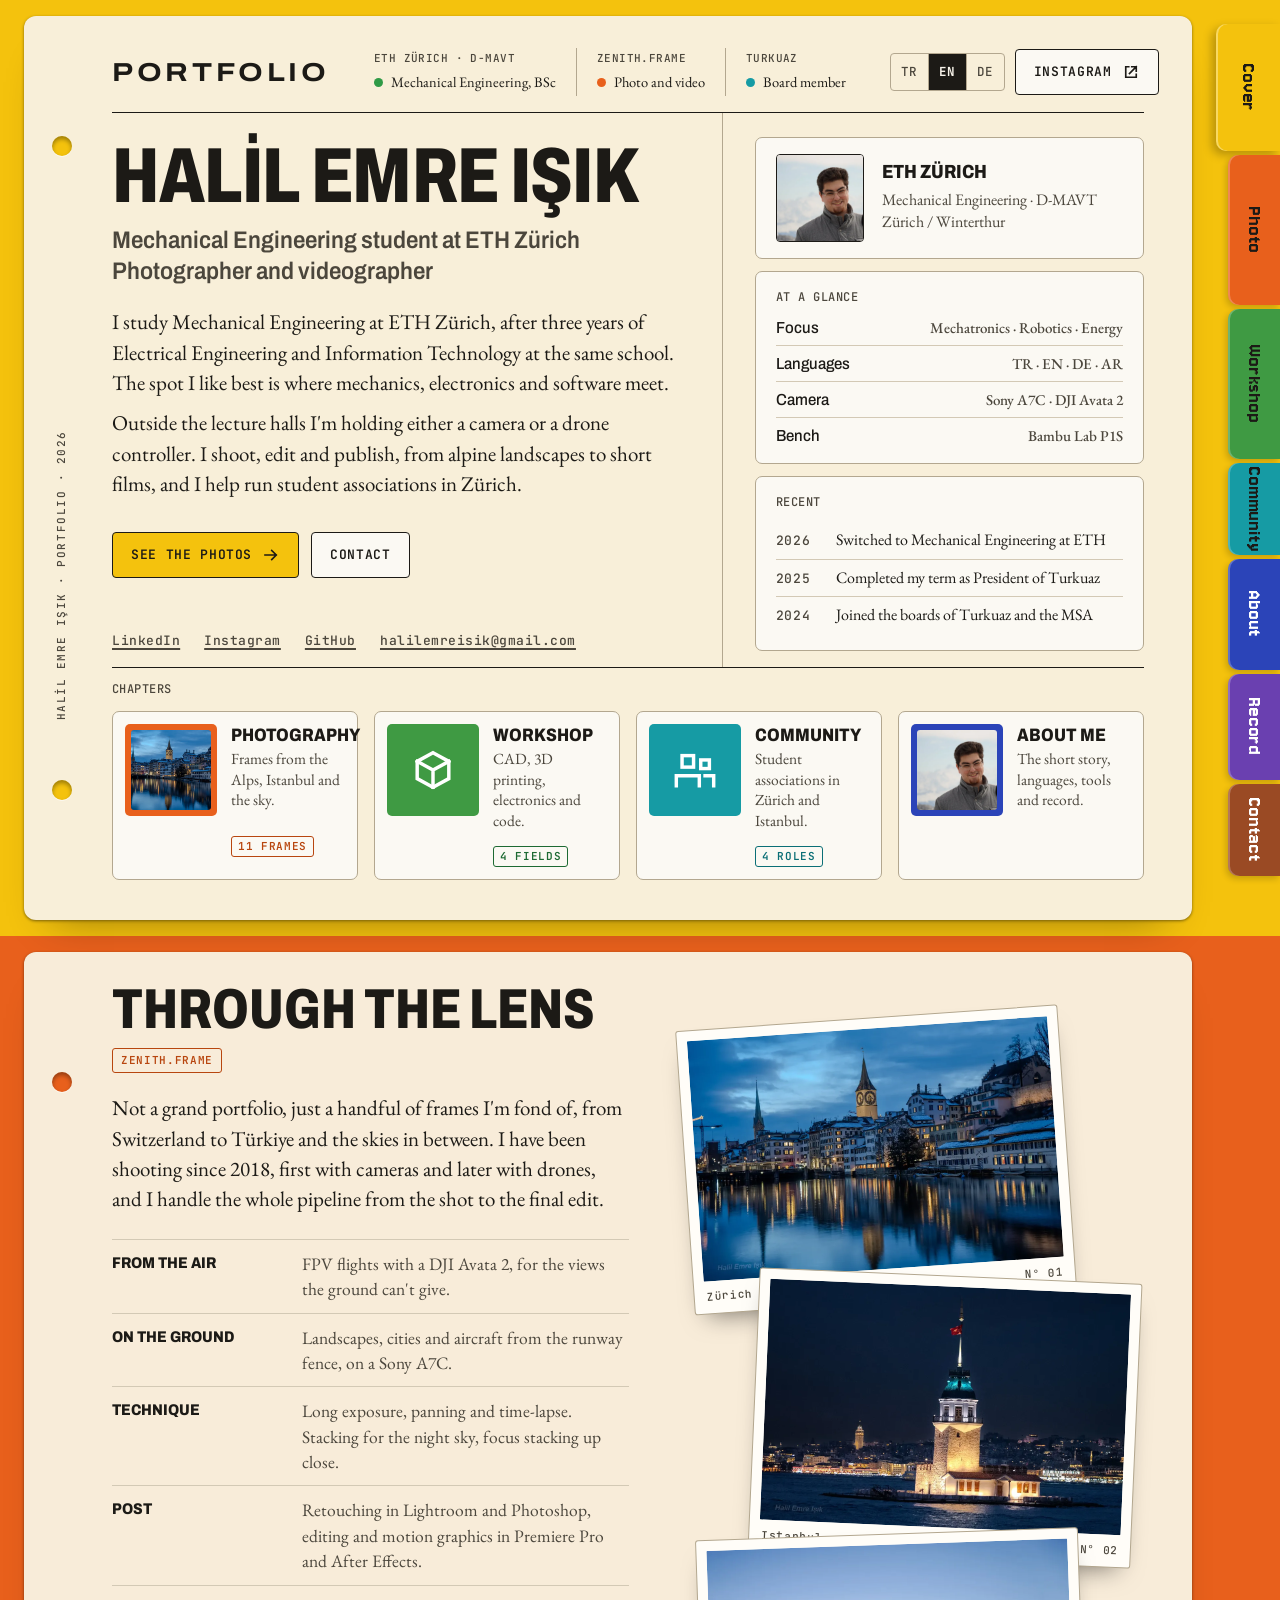
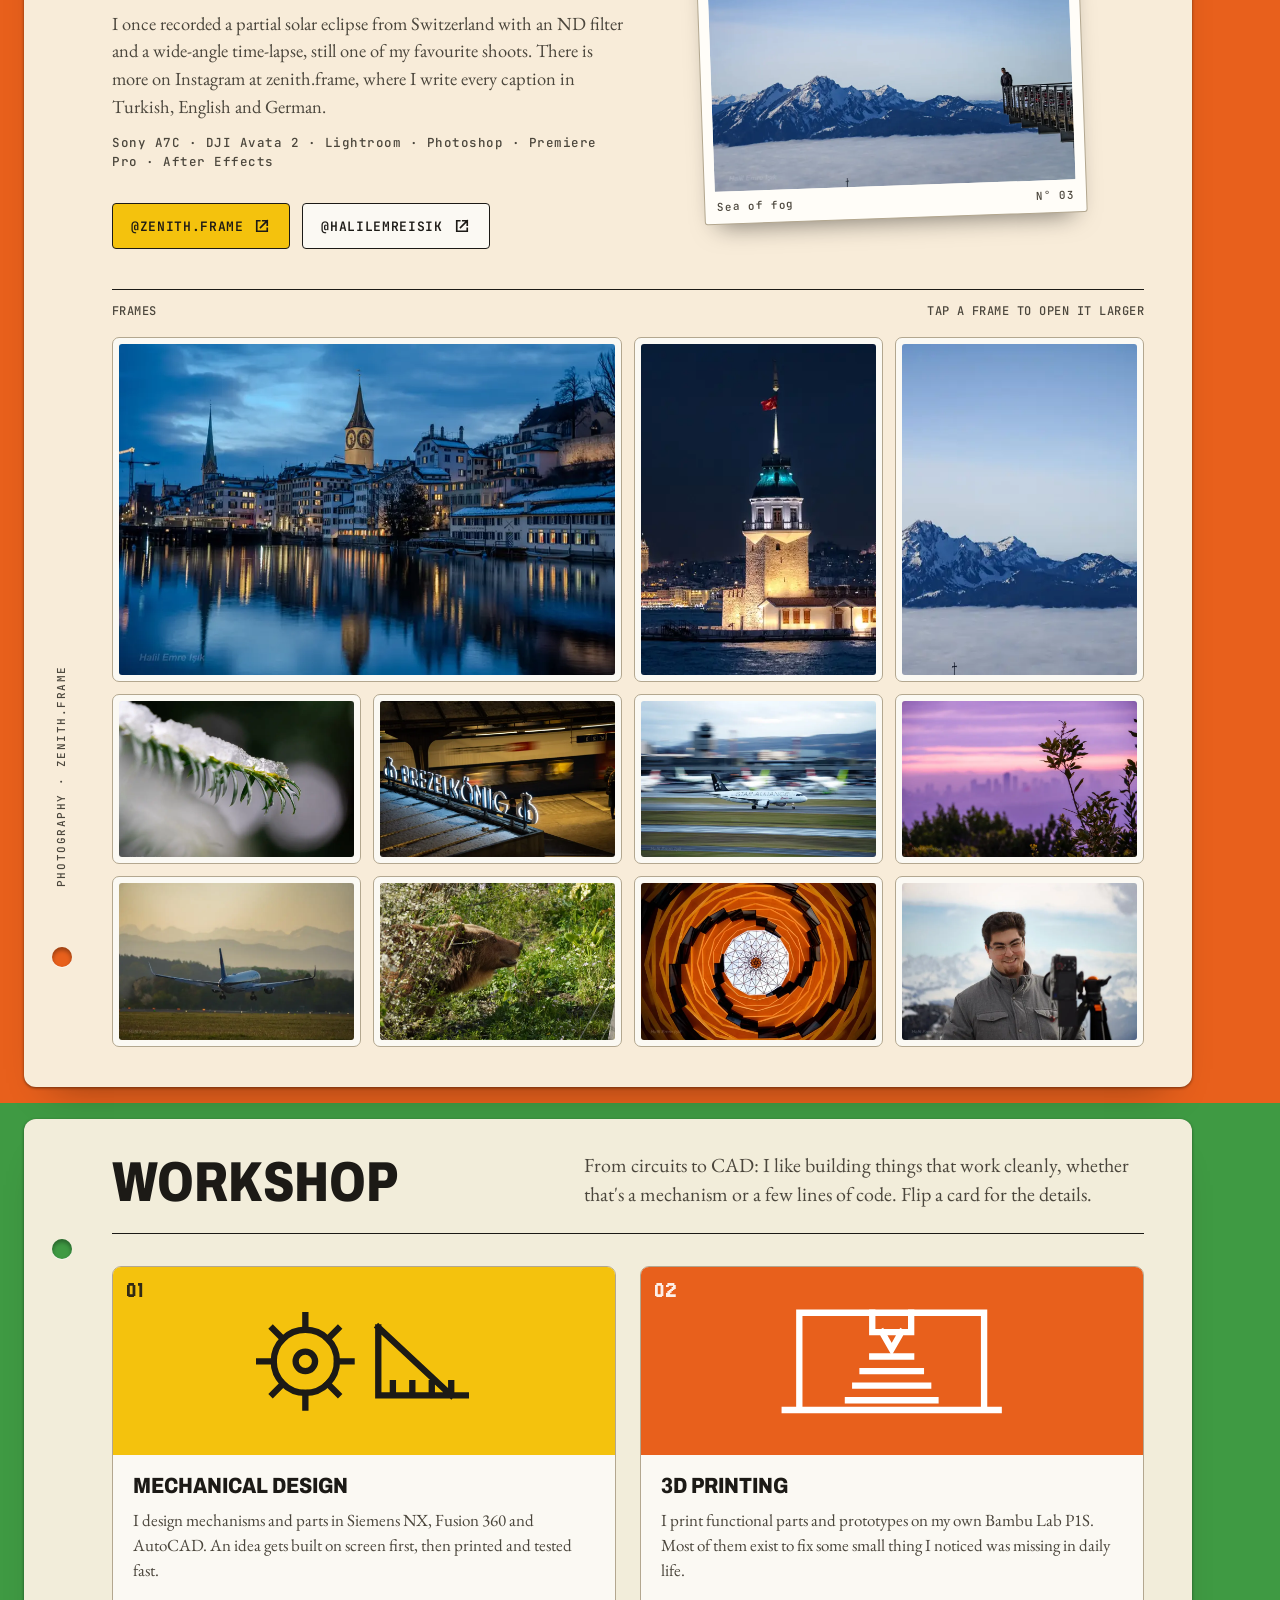
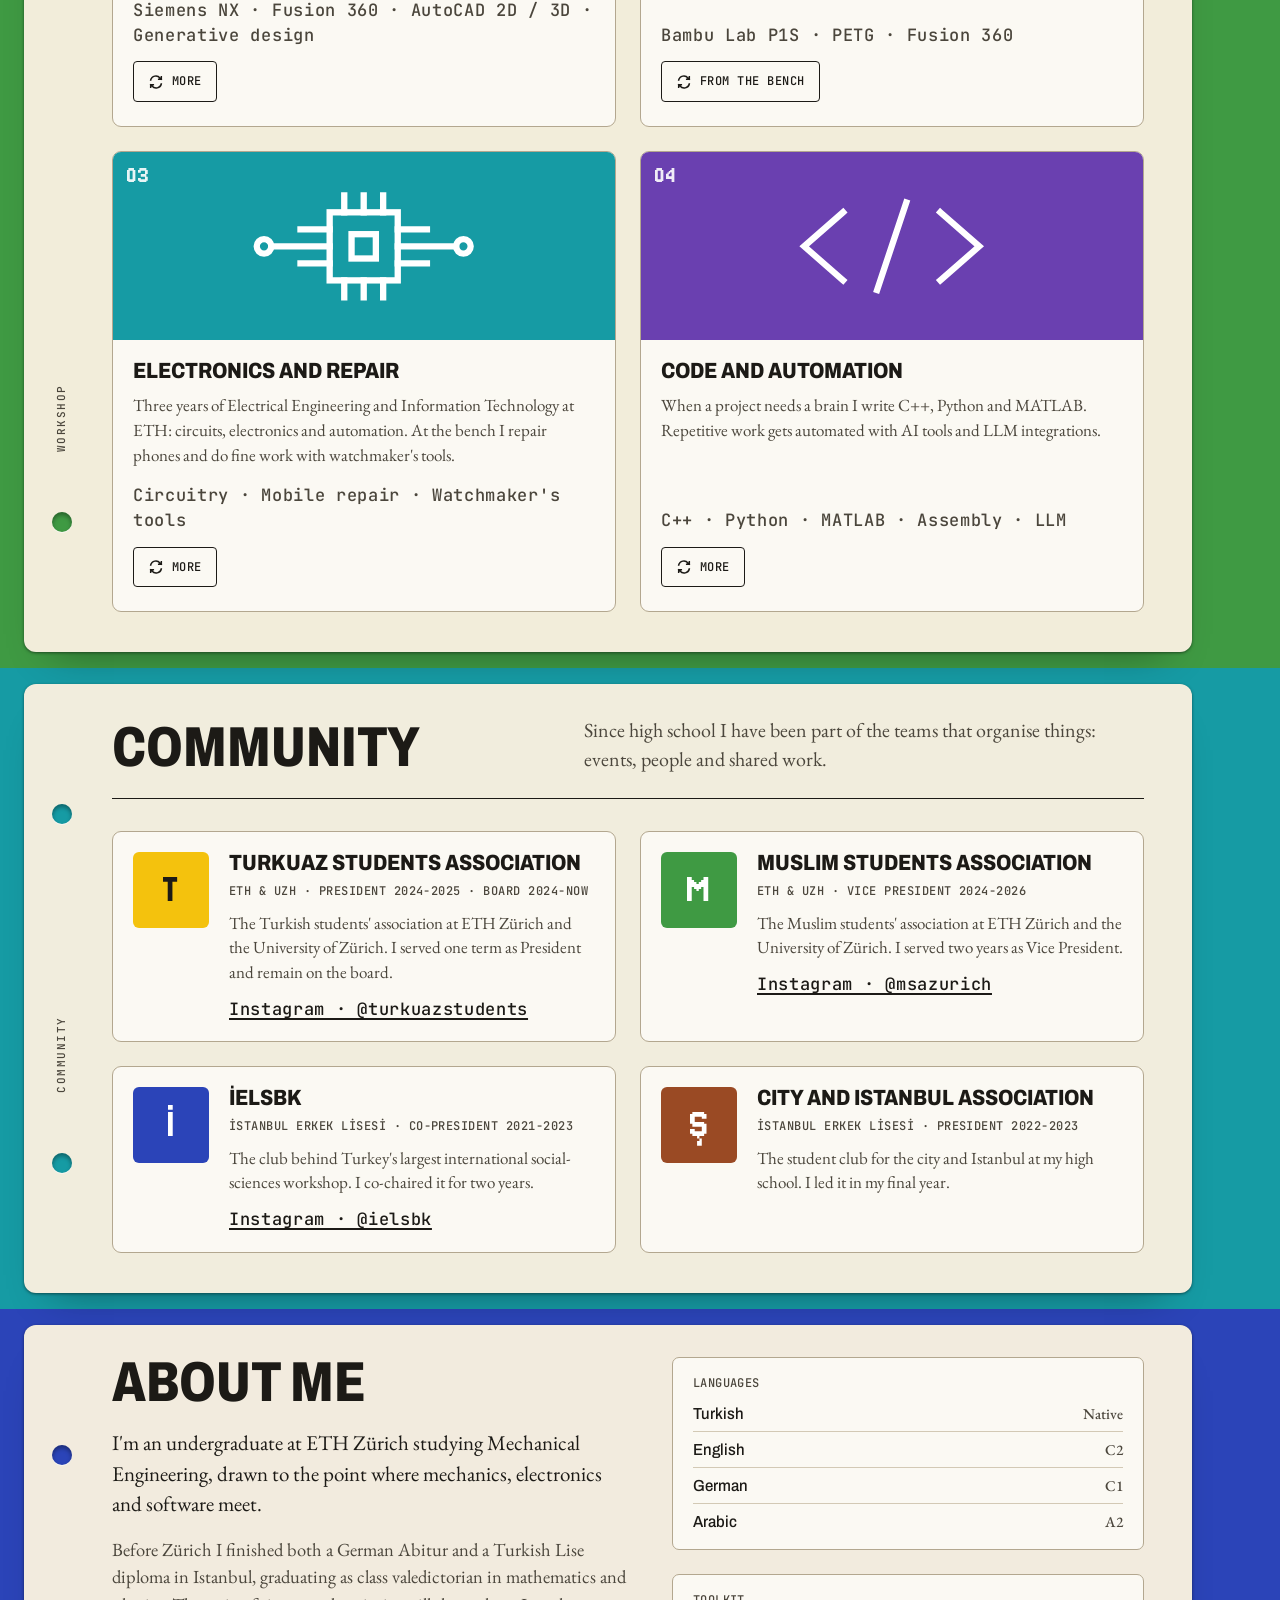
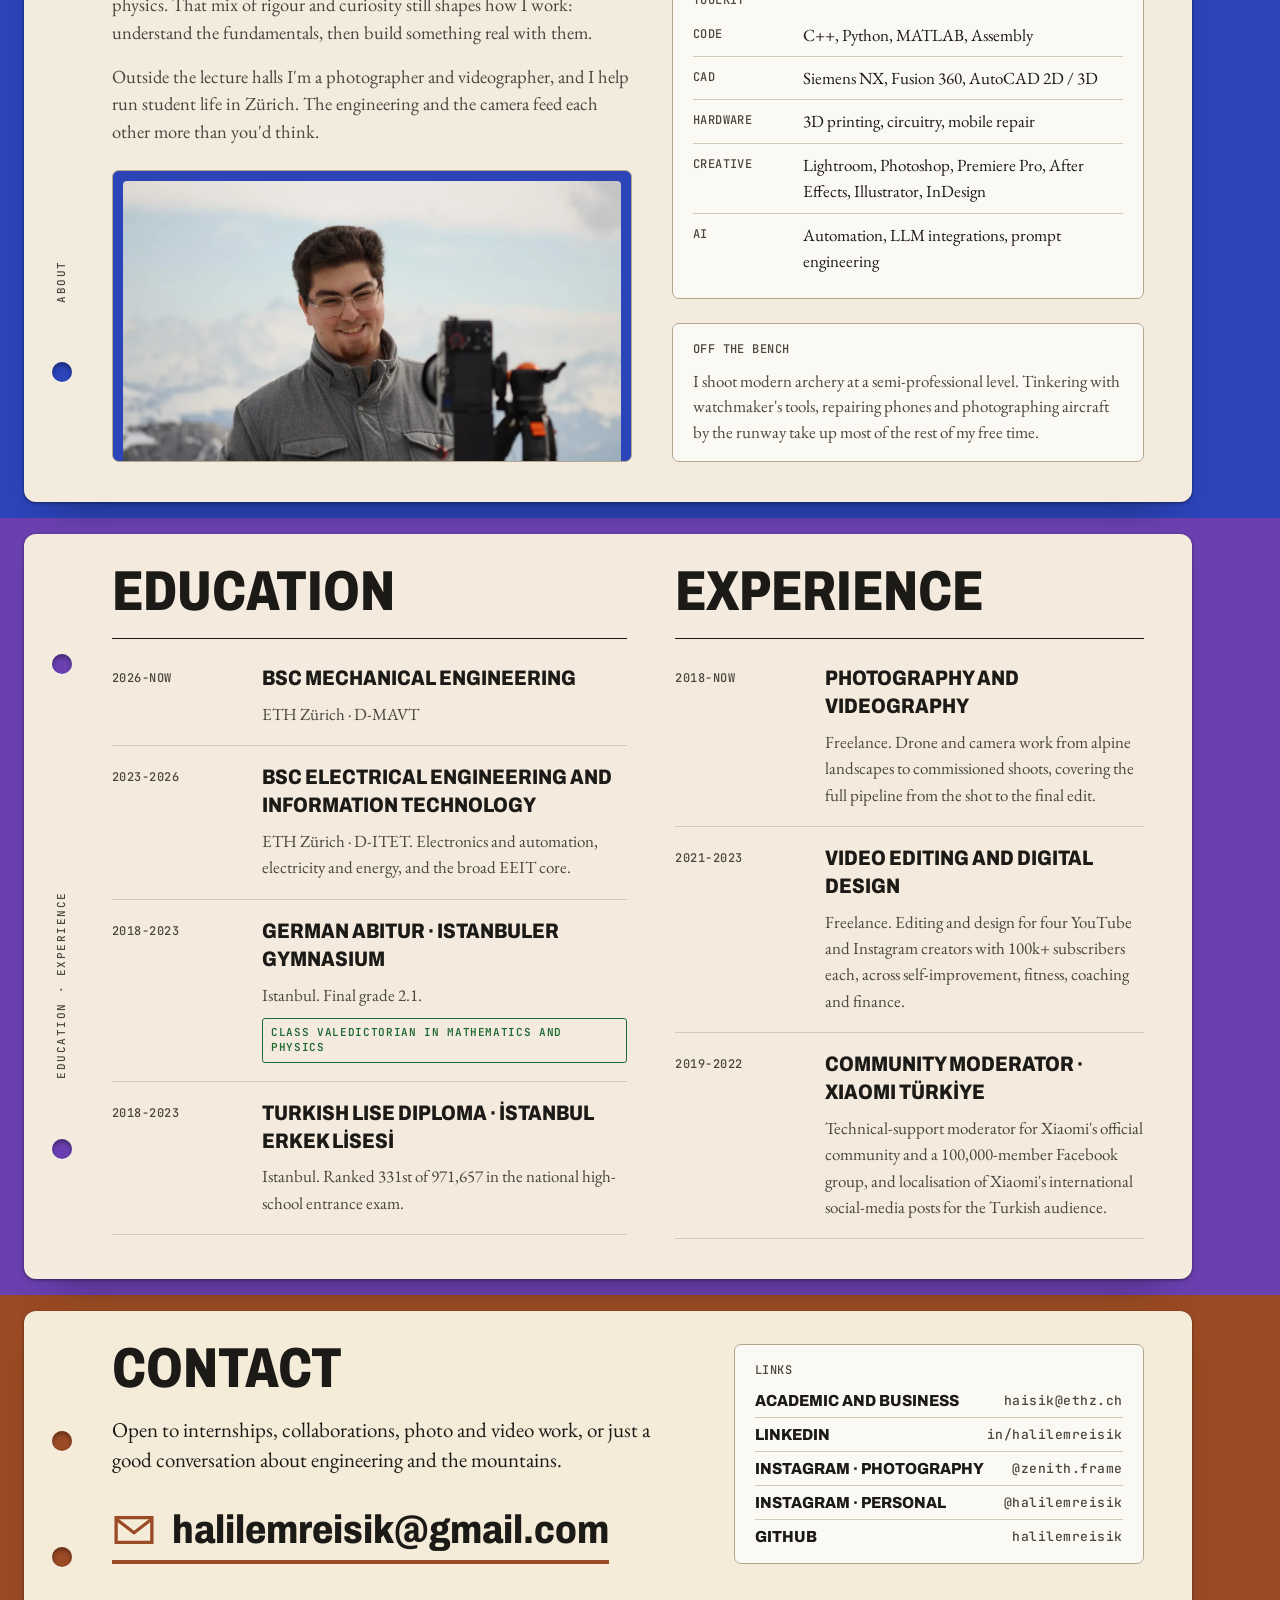
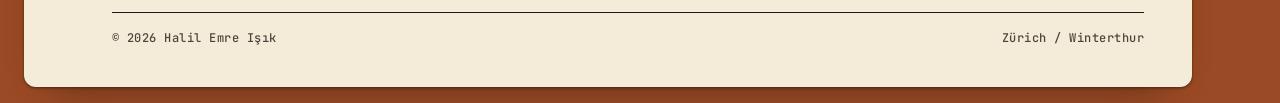
==== commit de7f2a5f: "Compact phone layout, remove CV file and design credit Co-Authored-By: Claude Fable 5.2 <noreply@ant" ====
--- a/index.html
+++ b/index.html
@@ -19,7 +19,7 @@
 <link rel="icon" type="image/svg+xml" href="img/favicon.svg">
 <link rel="preload" href="assets/fonts/archivo-latin-wdth-normal.woff2" as="font" type="font/woff2" crossorigin>
 <link rel="stylesheet" href="css/fonts.css">
-<link rel="stylesheet" href="css/style.css?v=2">
+<link rel="stylesheet" href="css/style.css?v=3">
 <script>
 /* set the language before first paint */
 (function(){var l=null;try{l=localStorage.getItem("hei-lang")}catch(e){}
@@ -469,7 +469,6 @@
     </div>
     <footer class="colophon mono">
       <span>© 2026 Halil Emre Işık</span>
-      <span><span lang="tr">Tasarım dili</span><span lang="en">Design language after</span><span lang="de">Designsprache nach</span>: <a href="https://haktansaglam.com/" target="_blank" rel="noopener">haktansaglam.com</a></span>
       <span>Zürich / Winterthur</span>
     </footer>
   </div>
@@ -484,6 +483,6 @@
   <button class="lb-close" type="button" aria-label="Close"><svg><use href="#i-x"/></svg></button>
 </div>
 
-<script src="js/main.js?v=2"></script>
+<script src="js/main.js?v=3"></script>
 </body>
 </html>
--- a/css/style.css
+++ b/css/style.css
@@ -1,8 +1,7 @@
 /* Halil Emre Işık · personal site
    A ring-binder manual: every chapter is a full-colour board, the content
    sits on a cream leaf laid over it, and a tab rail on the edge jumps
-   between chapters. Motion is stepped (two frames), like a hinged page.
-   Design language after haktansaglam.com, used with a nod to Haktan. */
+   between chapters. Motion is stepped (two frames), like a hinged page. */
 
 :root {
   --yellow: #f4c20d;
@@ -417,64 +416,138 @@
   .prints { padding-bottom: calc(var(--cell) * 4); }
 }
 @media (max-width: 760px) {
+  /* phones: same binder, tighter. Secondary panels are dropped and the
+     card backs open in place instead of flipping, to keep the scroll short. */
   :root { --rail: 0px; }
-  body { font-size: 17px; padding-bottom: 60px; }
-  .chapter { padding: 10px; }
-  .leaf { padding: 28px 18px 32px 40px; border-radius: 10px; }
-  .holes::before, .holes::after { left: 12px; width: 14px; height: 14px; }
+  body { font-size: 16px; line-height: 1.45; padding-bottom: 56px; }
+  .chapter { padding: 8px; }
+  .leaf { padding: 20px 14px 22px 32px; border-radius: 10px; }
+  .holes::before, .holes::after { left: 10px; width: 12px; height: 12px; }
+  .holes::before { top: 64px; }
+  .holes::after { bottom: 64px; }
   .leaf::after { display: none; }
   .rail {
-    top: auto; left: 0; height: 58px; width: auto; flex-direction: row; align-items: flex-end; justify-content: flex-start;
+    top: auto; left: 0; height: 54px; width: auto; flex-direction: row; align-items: flex-end; justify-content: flex-start;
     padding: 0 8px; gap: 3px; background: transparent;
     overflow-x: auto; scrollbar-width: none; pointer-events: auto;
   }
   .rail::-webkit-scrollbar { display: none; }
   .rail a {
-    writing-mode: horizontal-tb; flex: 0 0 auto; min-height: 0; max-height: none; height: 44px; margin-left: 0;
-    padding: 0 14px; border-radius: 9px 9px 0 0; font-size: 18px; box-shadow: 0 -2px 6px rgba(0,0,0,.18);
+    writing-mode: horizontal-tb; flex: 0 0 auto; min-height: 0; max-height: none; height: 40px; margin-left: 0;
+    padding: 0 12px; border-radius: 9px 9px 0 0; font-size: 18px; box-shadow: 0 -2px 6px rgba(0,0,0,.18);
     transition: height var(--hinge) steps(2, end);
   }
   .rail a:hover { margin-left: 0; }
-  .rail a.is-current { height: 54px; }
-  .masthead { grid-template-columns: 1fr; gap: 16px; }
-  .wordmark { font-size: 21px; }
-  .mast-actions { justify-content: space-between; }
-  .status { grid-row: auto; flex-direction: column; row-gap: 0; }
-  .status li { flex-direction: row; justify-content: space-between; align-items: center; gap: 12px; border-left: 0; padding: 7px 0; border-top: 1px solid var(--rule); }
-  .status li > span { font-size: 14px; white-space: normal; text-align: right; }
-  .cover-main { padding-top: calc(var(--cell) * 4); }
-  .cover-side { grid-template-columns: 1fr; }
-  .contents-row { grid-template-columns: 1fr; }
-  .lead { font-size: 20px; }
-  .role { font-size: 20px; }
-  .chapter-sub { font-size: 18px; }
-  /* phones: no flip; the back face sits open under the card */
-  .plates { grid-template-columns: 1fr; }
-  .flip-inner { display: block; height: auto; transition: none; }
-  .front { height: auto; }
-  .flip.is-flipped .flip-inner { transform: none; }
-  .face { backface-visibility: visible; -webkit-backface-visibility: visible; }
-  .back { transform: none; margin-top: 10px; padding-top: calc(var(--cell) * 3); }
-  .back .h4, .flip-btn { display: none; }
-  .back-text { margin-top: 0; }
-  .back-text p { font-size: 17px; }
-  .feat, .feat-compact { grid-template-columns: 1fr; }
-  .feat-compact { margin-top: 0; }
-  .feat dt { padding-bottom: 0; }
-  .feat dd { border-top: 0; padding-top: 4px; }
-  .print { width: 86%; }
-  .print:nth-child(n+2) { margin-top: -18px; }
+  .rail a.is-current { height: 50px; }
+
+  .display { font-size: 40px; }
+  .h2 { font-size: 32px; }
+  .h4 { font-size: 18px; }
+  .lead { font-size: 17px; line-height: 1.4; margin-top: 12px; }
+  .body { font-size: 16px; line-height: 1.45; }
+  .role { font-size: 17px; margin-top: 8px; }
+  .cta { margin-top: 16px; gap: 8px; }
+  .btn { padding: 11px 13px; font-size: 12px; }
+  .panel { padding: 12px 14px; }
+  .rows li { padding: 6px 0; font-size: 15px; }
+  .rows .more { font-size: 14px; }
+  .stack { font-size: 11.5px; margin-top: 8px; }
+
+  /* cover */
+  .masthead { grid-template-columns: 1fr auto; gap: 10px; padding-bottom: 12px; }
+  .wordmark { font-size: 17px; letter-spacing: .1em; }
+  .status, .mast-actions .btn { display: none; }
+  .lang-toggle button { padding: 9px 9px; font-size: 12px; }
+  .cover-main { padding-top: 18px; padding-bottom: 14px; }
+  .cover-main .lead + .lead { display: none; }
+  .links { padding-top: 16px; gap: 6px 16px; font-size: 12px; }
+  .cover-side { grid-template-columns: 1fr; gap: 10px; padding-bottom: 16px; }
+  .cover-side .panel:last-child { display: none; }
+  .id-panel { grid-template-columns: 56px 1fr; gap: 12px; }
+  .id-panel img { width: 56px; height: 56px; }
+  .id-name { font-size: 16px; }
+  .id-meta { font-size: 14px; margin-top: 3px; }
+  .contents { padding-top: 10px; }
+  .contents-title { margin-bottom: 8px; }
+  .contents-row { grid-template-columns: 1fr 1fr; gap: 8px; }
+  .entry { grid-template-columns: 36px 1fr; gap: 10px; padding: 8px; align-items: center; }
+  .entry-img { width: 36px; height: 36px; padding: 3px; grid-row: auto; }
+  .entry-img.tile-img svg { width: 22px; height: 22px; }
+  .entry-txt { padding: 0; }
+  .entry-txt b { font-size: 15px; }
+  .entry-txt > span, .entry .badge { display: none; }
+
+  /* chapter heads */
+  .chapter-head { gap: 10px; padding-bottom: 14px; margin-bottom: 14px; }
+  .chapter-sub { font-size: 16px; line-height: 1.4; }
+  .sub-head { margin: 20px 0 10px; padding-top: 10px; }
+  .sub-head span:last-child { display: none; }
+
+  /* photography */
+  .zr { gap: 0; }
+  .prints { display: none; }
+  .feat { grid-template-columns: 84px 1fr; margin: 14px 0; }
+  .feat dt { font-size: 12.5px; padding: 9px 10px 8px 0; }
+  .feat dd { font-size: 15px; line-height: 1.4; padding: 7px 0; }
+  .feat-compact { grid-template-columns: 96px 1fr; margin: 0; border-bottom: 0; }
+  .feat-compact dt:first-of-type, .feat-compact dd:first-of-type { border-top: 0; }
+  .zr-text .body { display: none; }
+  .gallery { grid-template-columns: repeat(3, minmax(0, 1fr)); gap: 6px; }
+  .shot { padding: 3px; border-radius: 5px; }
   .shot .cap { display: none; }
-  .gallery { gap: 8px; }
-  .shot { padding: 4px; }
   .lb { grid-template-columns: 1fr 1fr; padding: 12px; align-content: center; }
   .lb figure { grid-column: 1 / -1; grid-row: 1; }
   .lb-prev { justify-self: end; }
-  .timeline td:first-child { width: 92px; }
-  .kit { grid-template-columns: 86px 1fr; }
-  .tool-row { grid-template-columns: 56px 1fr; gap: 14px; }
-  .tile { width: 56px; height: 56px; font-size: 34px; }
-  .mail svg { width: 30px; height: 30px; }
+
+  /* cards: one column, short mats, back opens in place */
+  .plates { grid-template-columns: 1fr; gap: 10px; }
+  .flip { perspective: none; }
+  .flip-inner { display: block; height: auto; transition: none; transform: none !important; }
+  .face { backface-visibility: visible; -webkit-backface-visibility: visible; }
+  .front { height: auto; }
+  .plate-img { aspect-ratio: auto; height: 56px; }
+  .plate-img svg { height: 34px; }
+  .plate-img .no { font-size: 20px; left: 10px; top: 8px; }
+  .plate-body { padding: 12px 14px 14px; gap: 6px; }
+  .plate-body p { font-size: 15px; line-height: 1.4; }
+  .plate-body .stack { padding-top: 0; }
+  .flip-btn { padding: 8px 10px; font-size: 11px; }
+  .back { display: none; transform: none; margin-top: 6px; padding: 18px 14px 12px; box-shadow: inset 0 6px 0 var(--c); }
+  .flip.is-flipped .back { display: flex; }
+  .back .h4, .back .flip-btn { display: none; }
+  .back-text { margin: 0; gap: 8px; }
+  .back-text p { font-size: 15px; line-height: 1.45; }
+
+  /* community */
+  .tool-list { gap: 10px; }
+  .tool-row { grid-template-columns: 40px 1fr; gap: 12px; padding: 12px 14px; }
+  .tile { width: 40px; height: 40px; font-size: 26px; border-radius: 5px; }
+  .tool-row p { font-size: 15px; line-height: 1.4; margin-top: 6px; }
+  .tool-row .when { font-size: 11px; margin-top: 5px; }
+  .tool-row .stack { margin-top: 6px; }
+
+  /* about, record, contact */
+  .method { gap: 14px; }
+  .method .body { margin-top: 10px; }
+  .about-col { gap: 10px; }
+  .about-photo { display: none; }
+  .body-flush { font-size: 15px; }
+  .kit { grid-template-columns: 78px 1fr; }
+  .kit dt { font-size: 11px; padding-top: 9px; }
+  .kit dd { font-size: 15px; padding: 6px 0; }
+  .record { gap: 22px; }
+  .record .h2 { padding-bottom: 10px; margin-bottom: 0; }
+  .timeline tr { display: block; padding: 10px 0; border-bottom: 1px solid var(--rule); }
+  .timeline td { display: block; padding: 0; border: 0; }
+  .timeline td:first-child { width: auto; padding: 0 0 3px; font-size: 11px; }
+  .timeline b { font-size: 17px; overflow-wrap: anywhere; }
+  .rows .mono { font-size: 12px; white-space: nowrap; overflow-wrap: normal; }
+  .timeline p { font-size: 15px; line-height: 1.4; margin-top: 4px; }
+  .timeline .badge { margin-top: 6px; font-size: 10px; padding: 4px 6px; }
+  .contact { gap: 16px; }
+  .mail { margin-top: 16px; gap: 10px; font-size: 21px; border-bottom-width: 3px; padding-bottom: 6px; }
+  .mail svg { width: 24px; height: 24px; }
+  .colophon { margin-top: 18px; padding-top: 10px; font-size: 11px; }
 }
 
 @media (prefers-reduced-motion: reduce) {
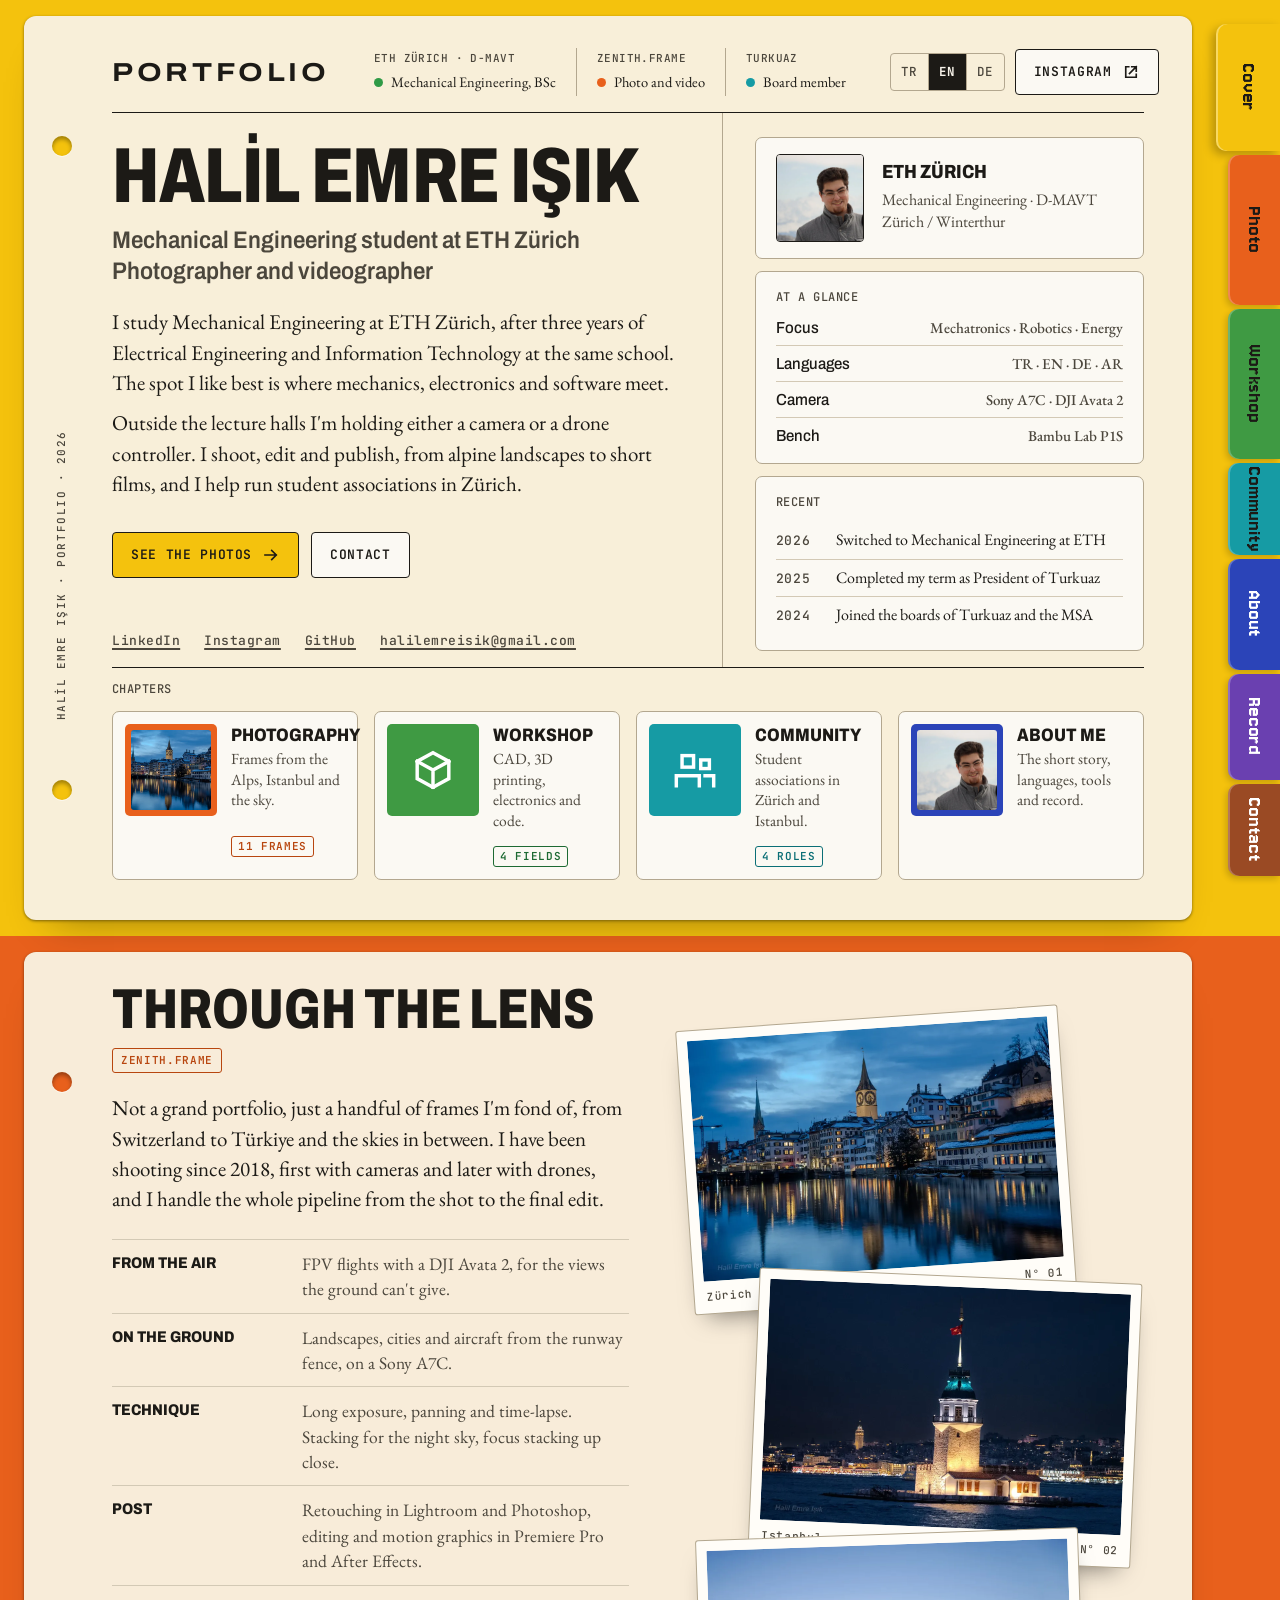
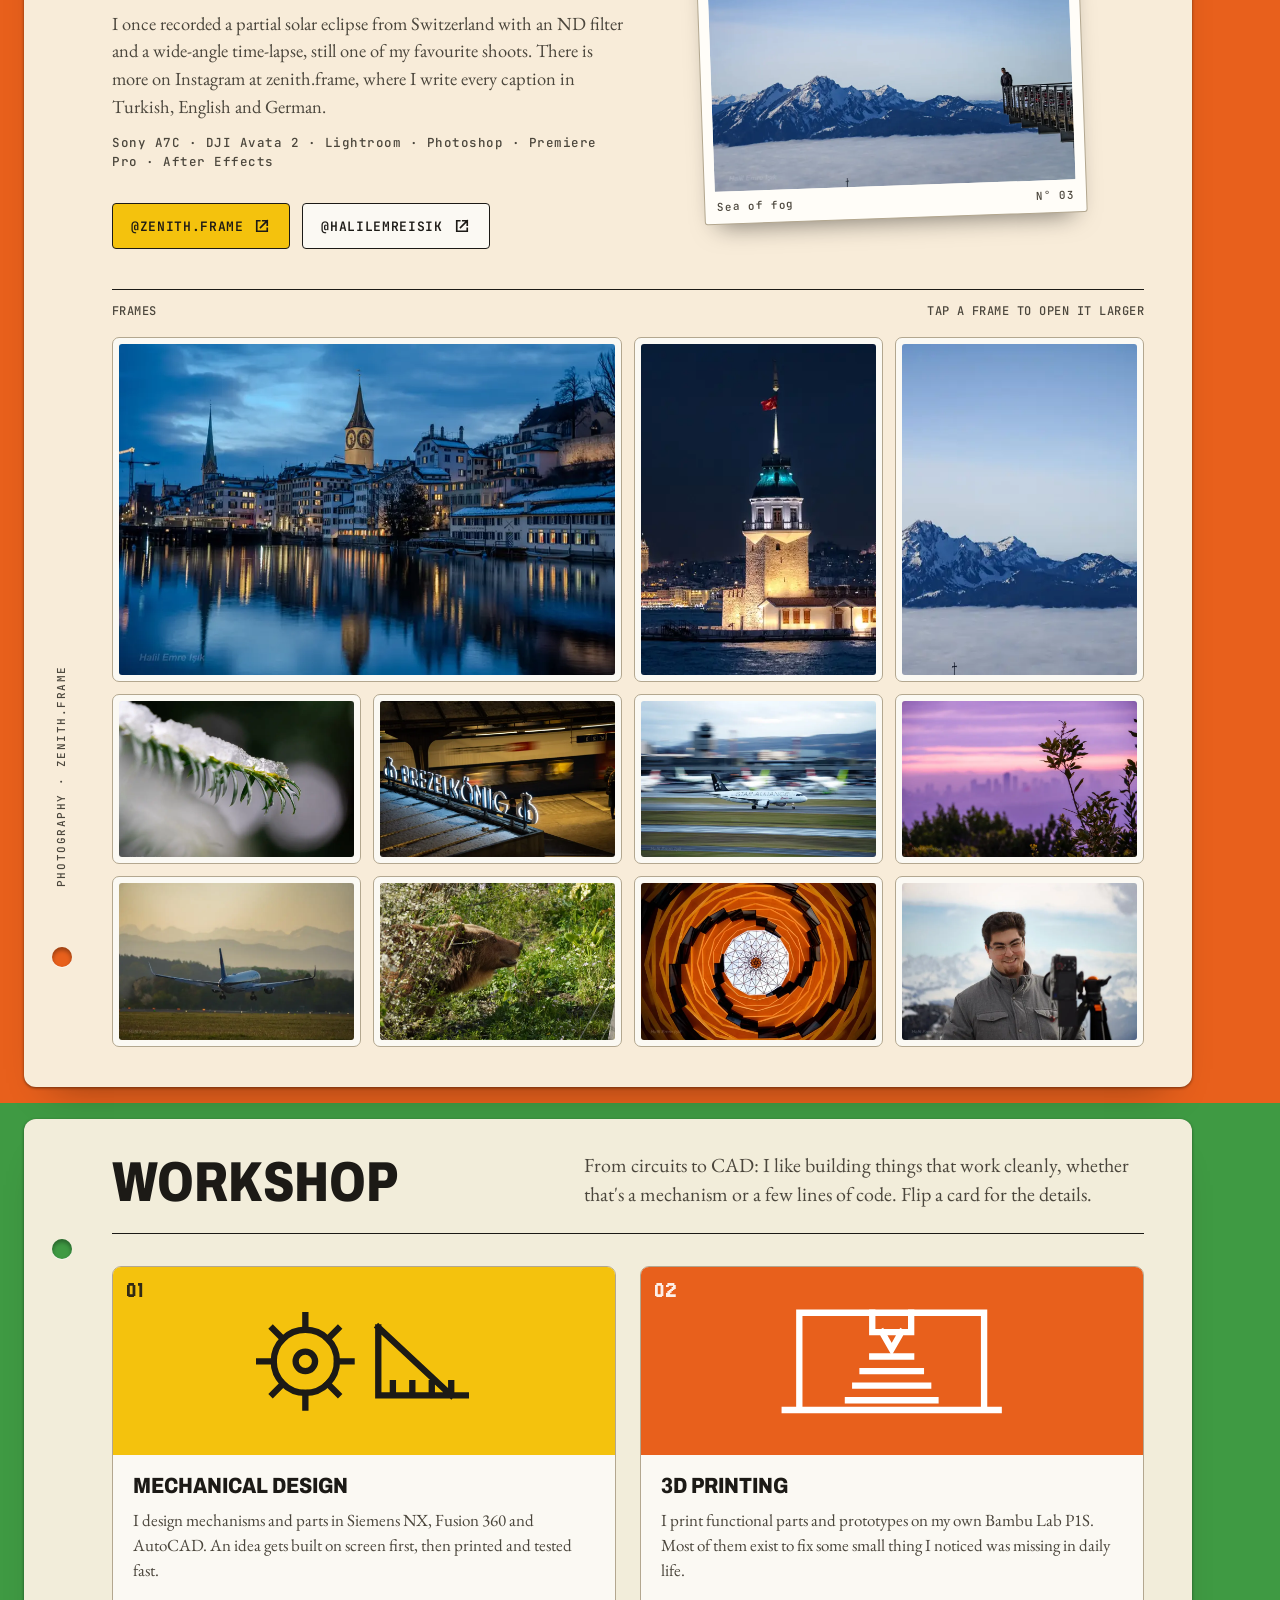
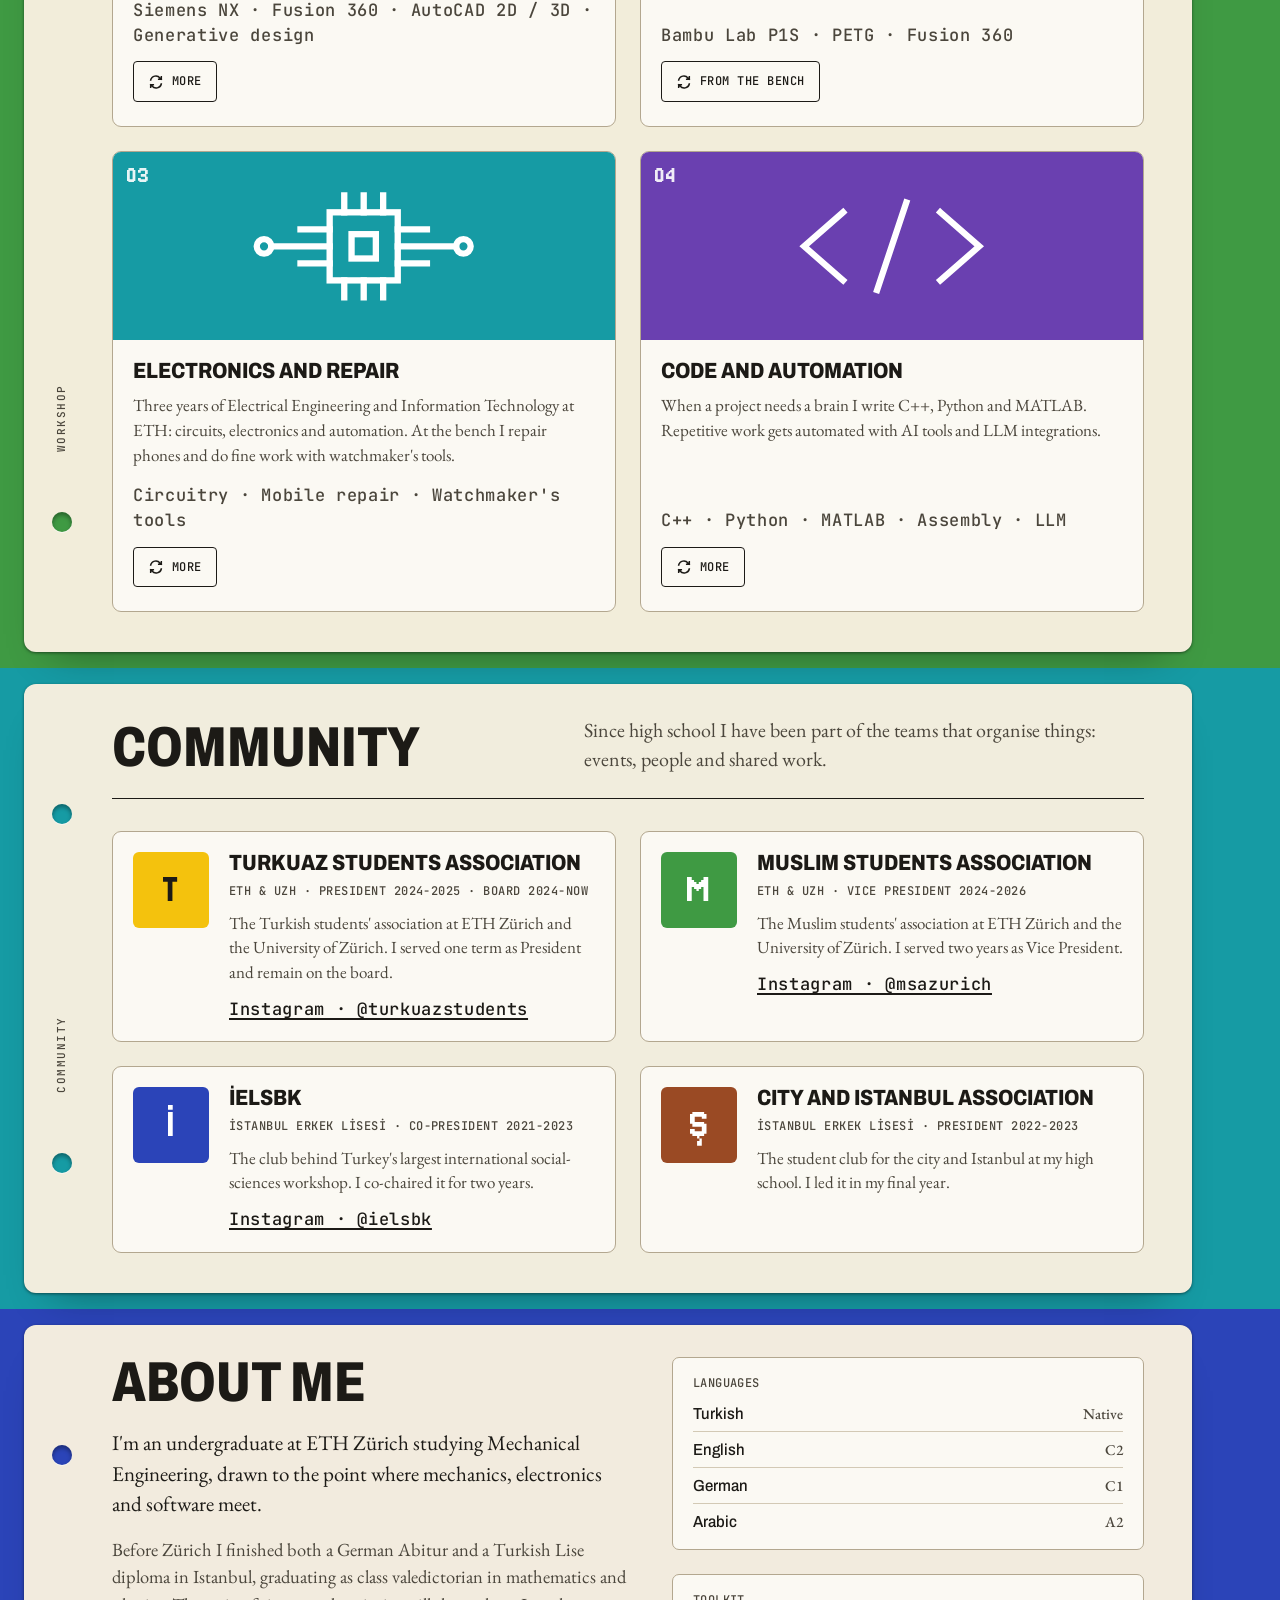
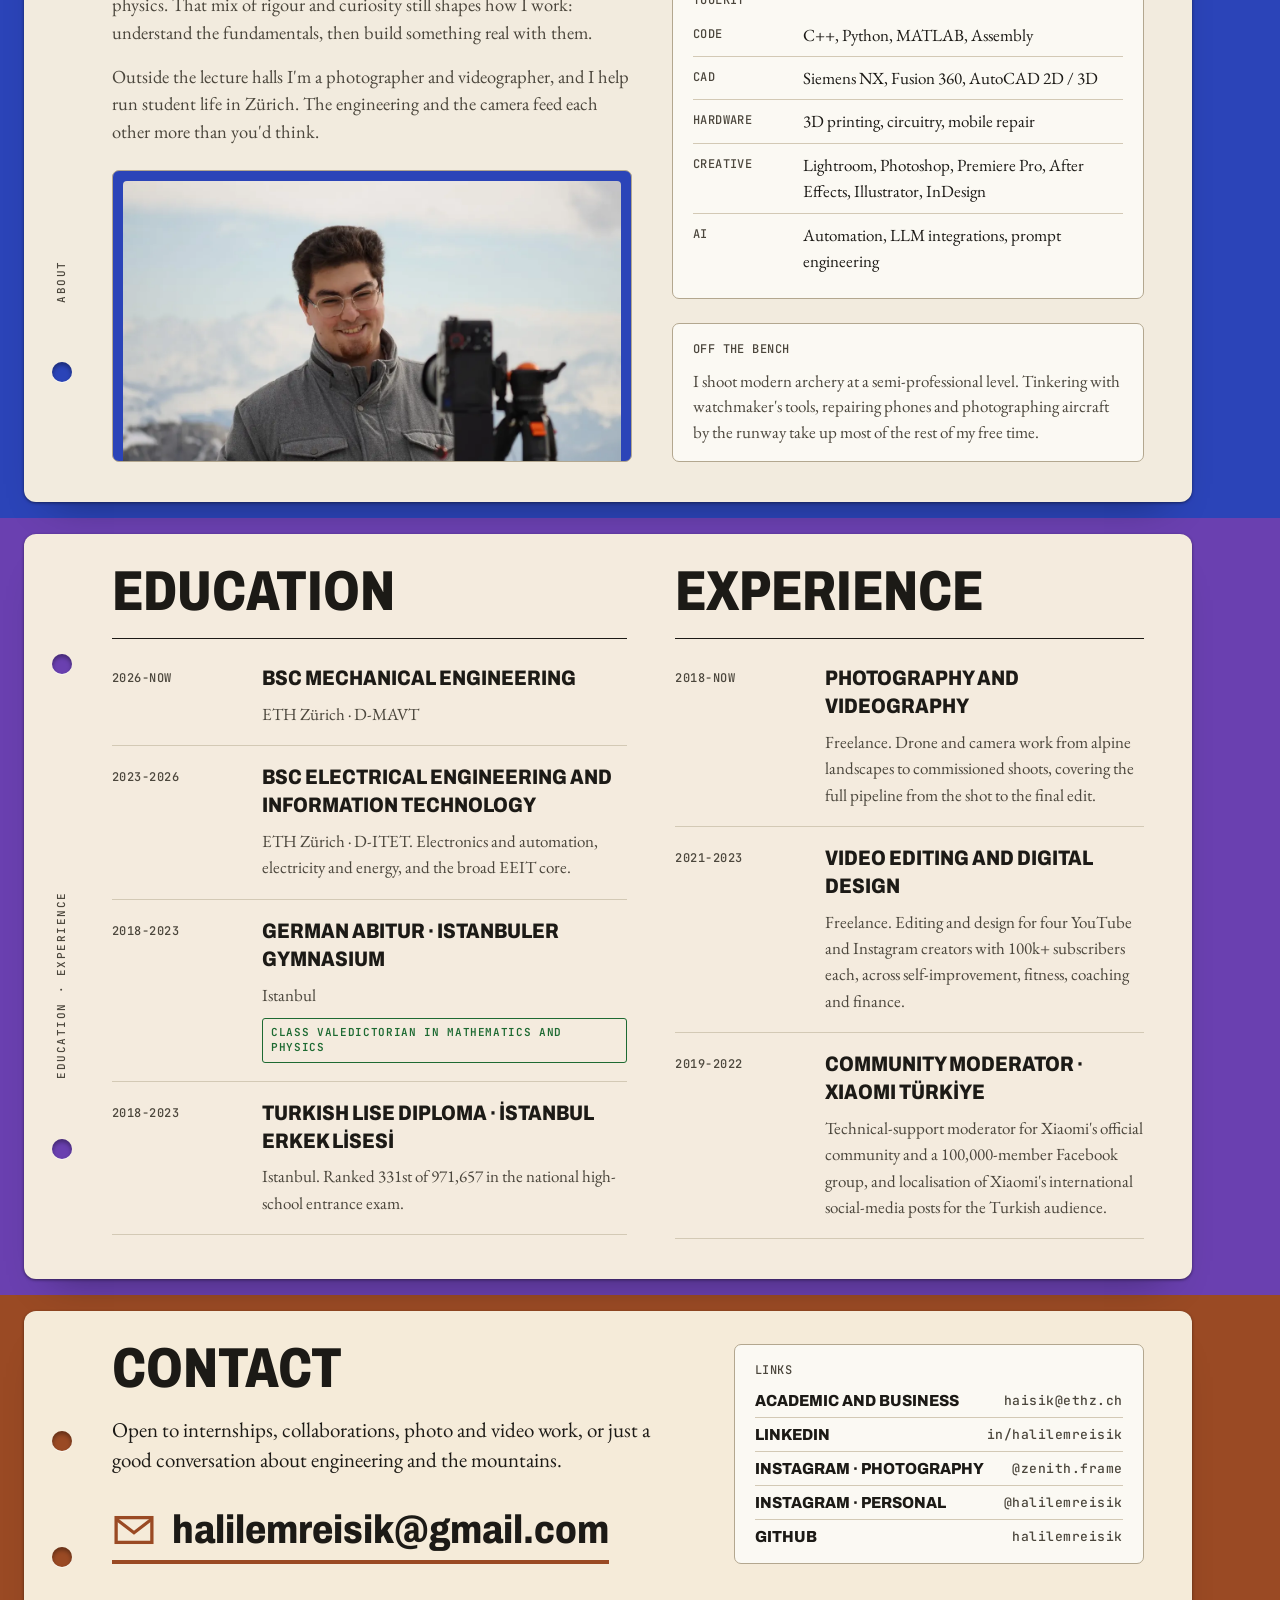
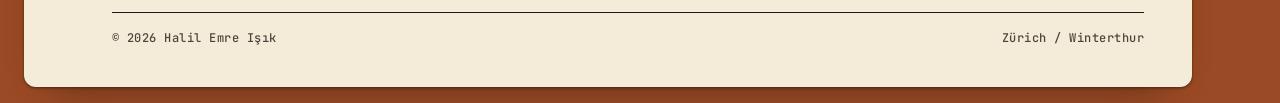
==== commit b1872c56: "Remove Abitur final grade Co-Authored-By: Claude Fable 5.2 <noreply@anthropic.com> Claude-Session: h" ====
--- a/index.html
+++ b/index.html
@@ -417,7 +417,7 @@
           </tr>
           <tr>
             <td class="mono">2018-2023</td>
-            <td><b><span lang="tr">Alman Abitur'u</span><span lang="en">German Abitur</span><span lang="de">Deutsches Abitur</span> · <span lang="en" class="k">Istanbuler Gymnasium</span></b><p><span lang="tr">İstanbul. Mezuniyet notu 2,1.</span><span lang="en">Istanbul. Final grade 2.1.</span><span lang="de">Istanbul. Abschlussnote 2,1.</span></p><span class="badge badge-ok"><span lang="tr">Matematik ve fizikte okul birincisi</span><span lang="en">Class valedictorian in mathematics and physics</span><span lang="de">Jahrgangsbester in Mathematik und Physik</span></span></td>
+            <td><b><span lang="tr">Alman Abitur'u</span><span lang="en">German Abitur</span><span lang="de">Deutsches Abitur</span> · <span lang="en" class="k">Istanbuler Gymnasium</span></b><p><span lang="tr">İstanbul</span><span lang="en">Istanbul</span><span lang="de">Istanbul</span></p><span class="badge badge-ok"><span lang="tr">Matematik ve fizikte okul birincisi</span><span lang="en">Class valedictorian in mathematics and physics</span><span lang="de">Jahrgangsbester in Mathematik und Physik</span></span></td>
           </tr>
           <tr>
             <td class="mono">2018-2023</td>
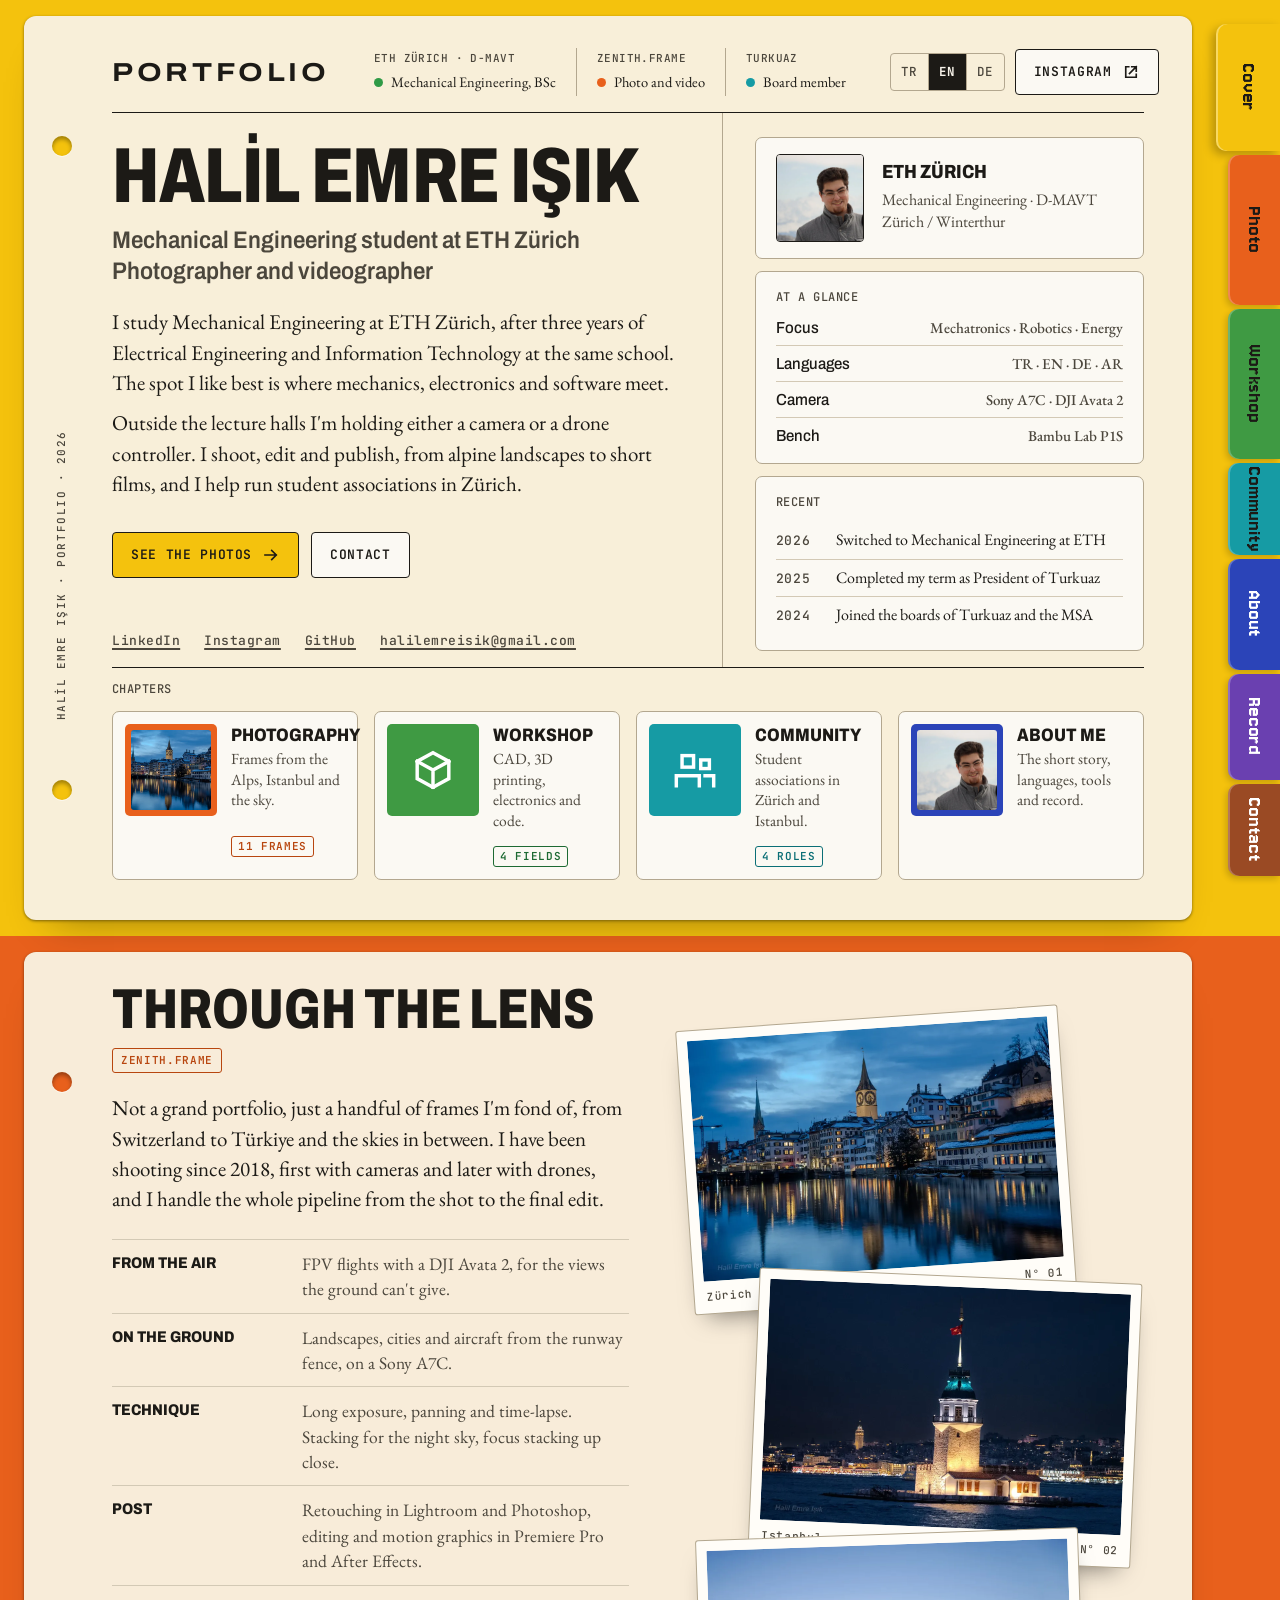
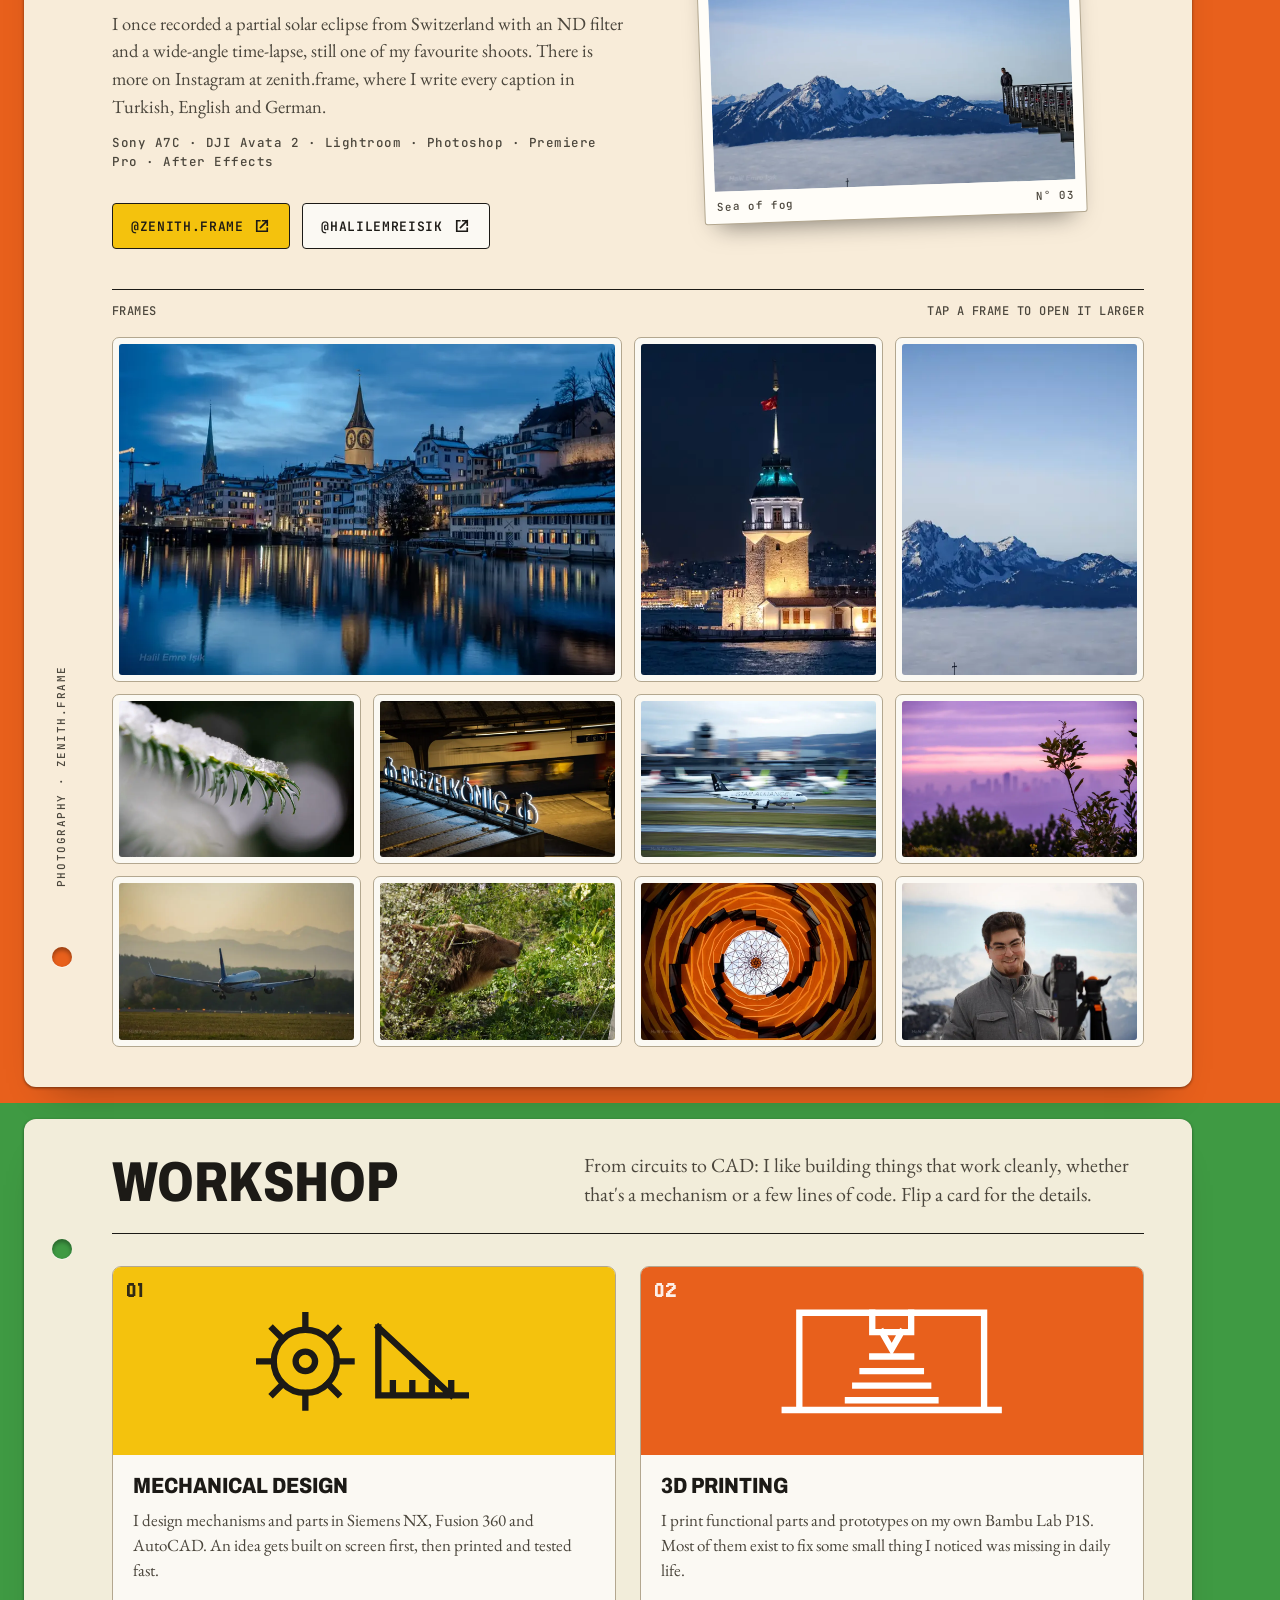
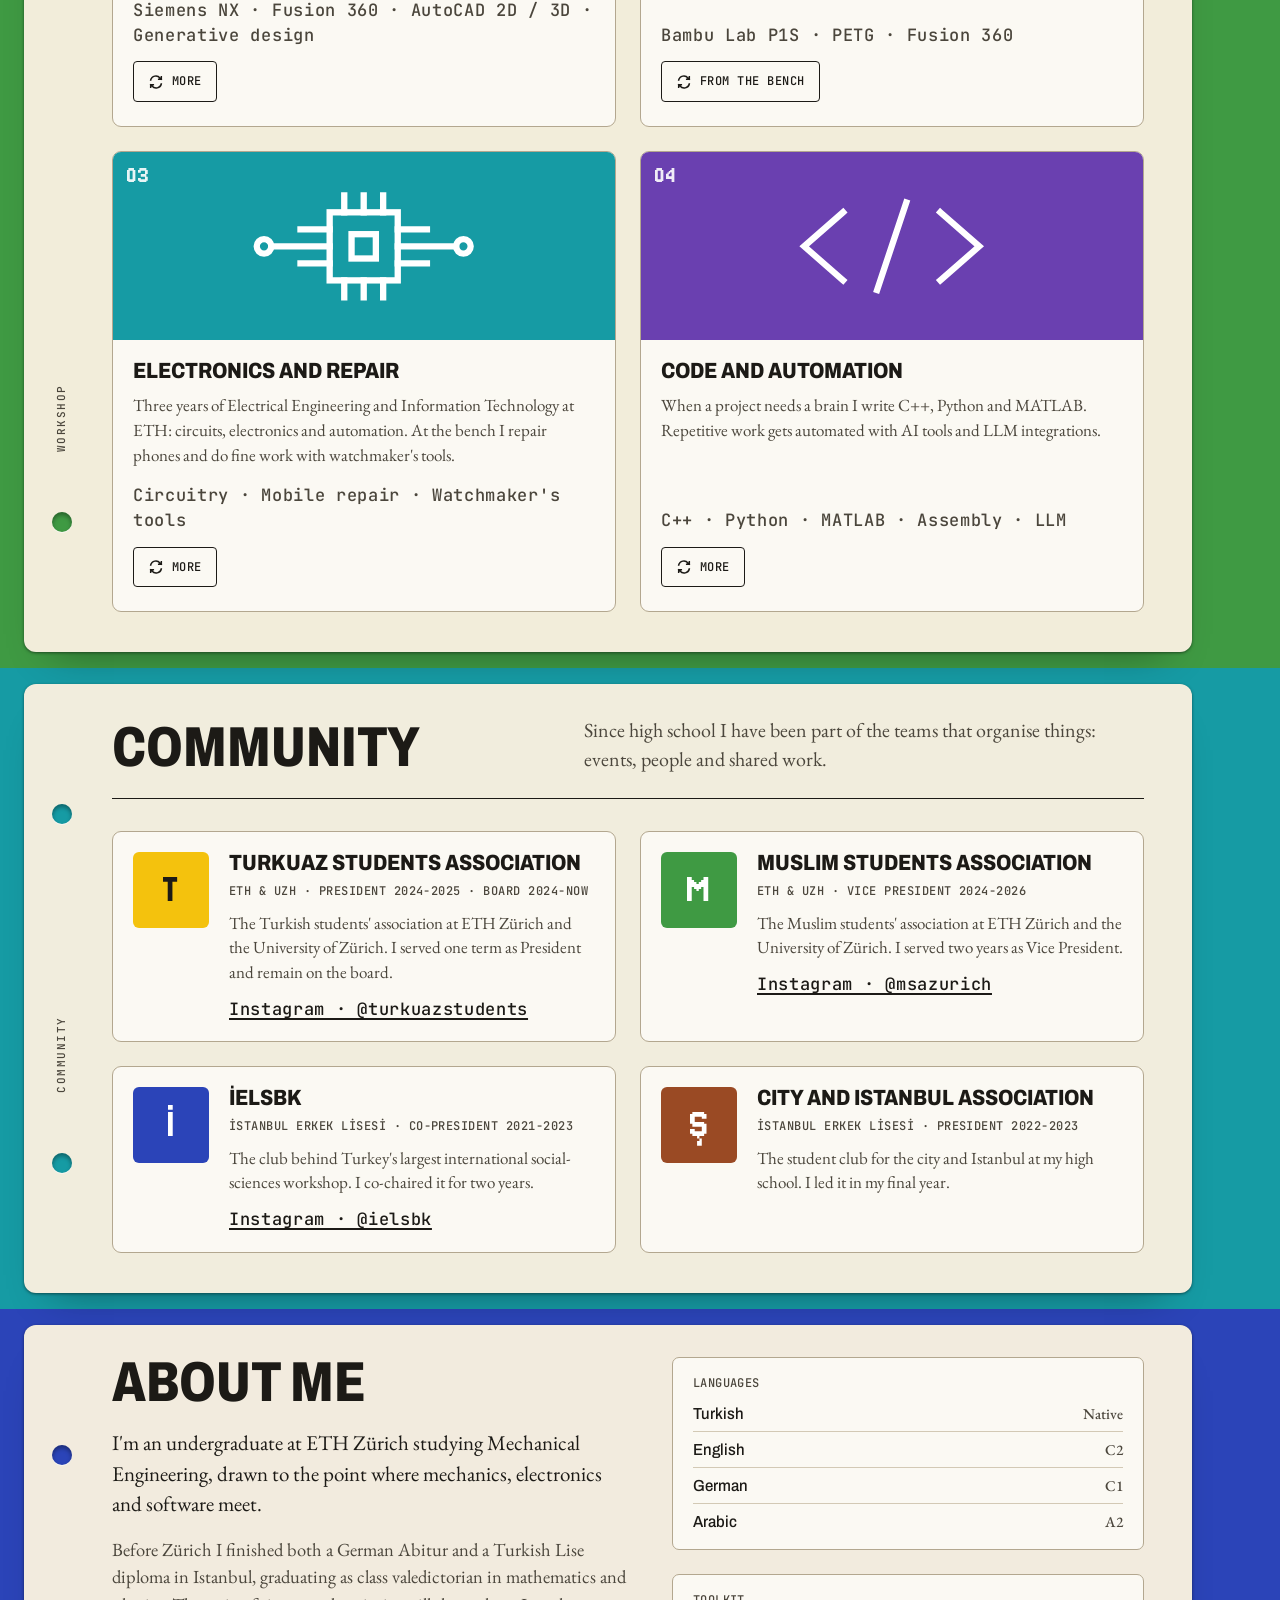
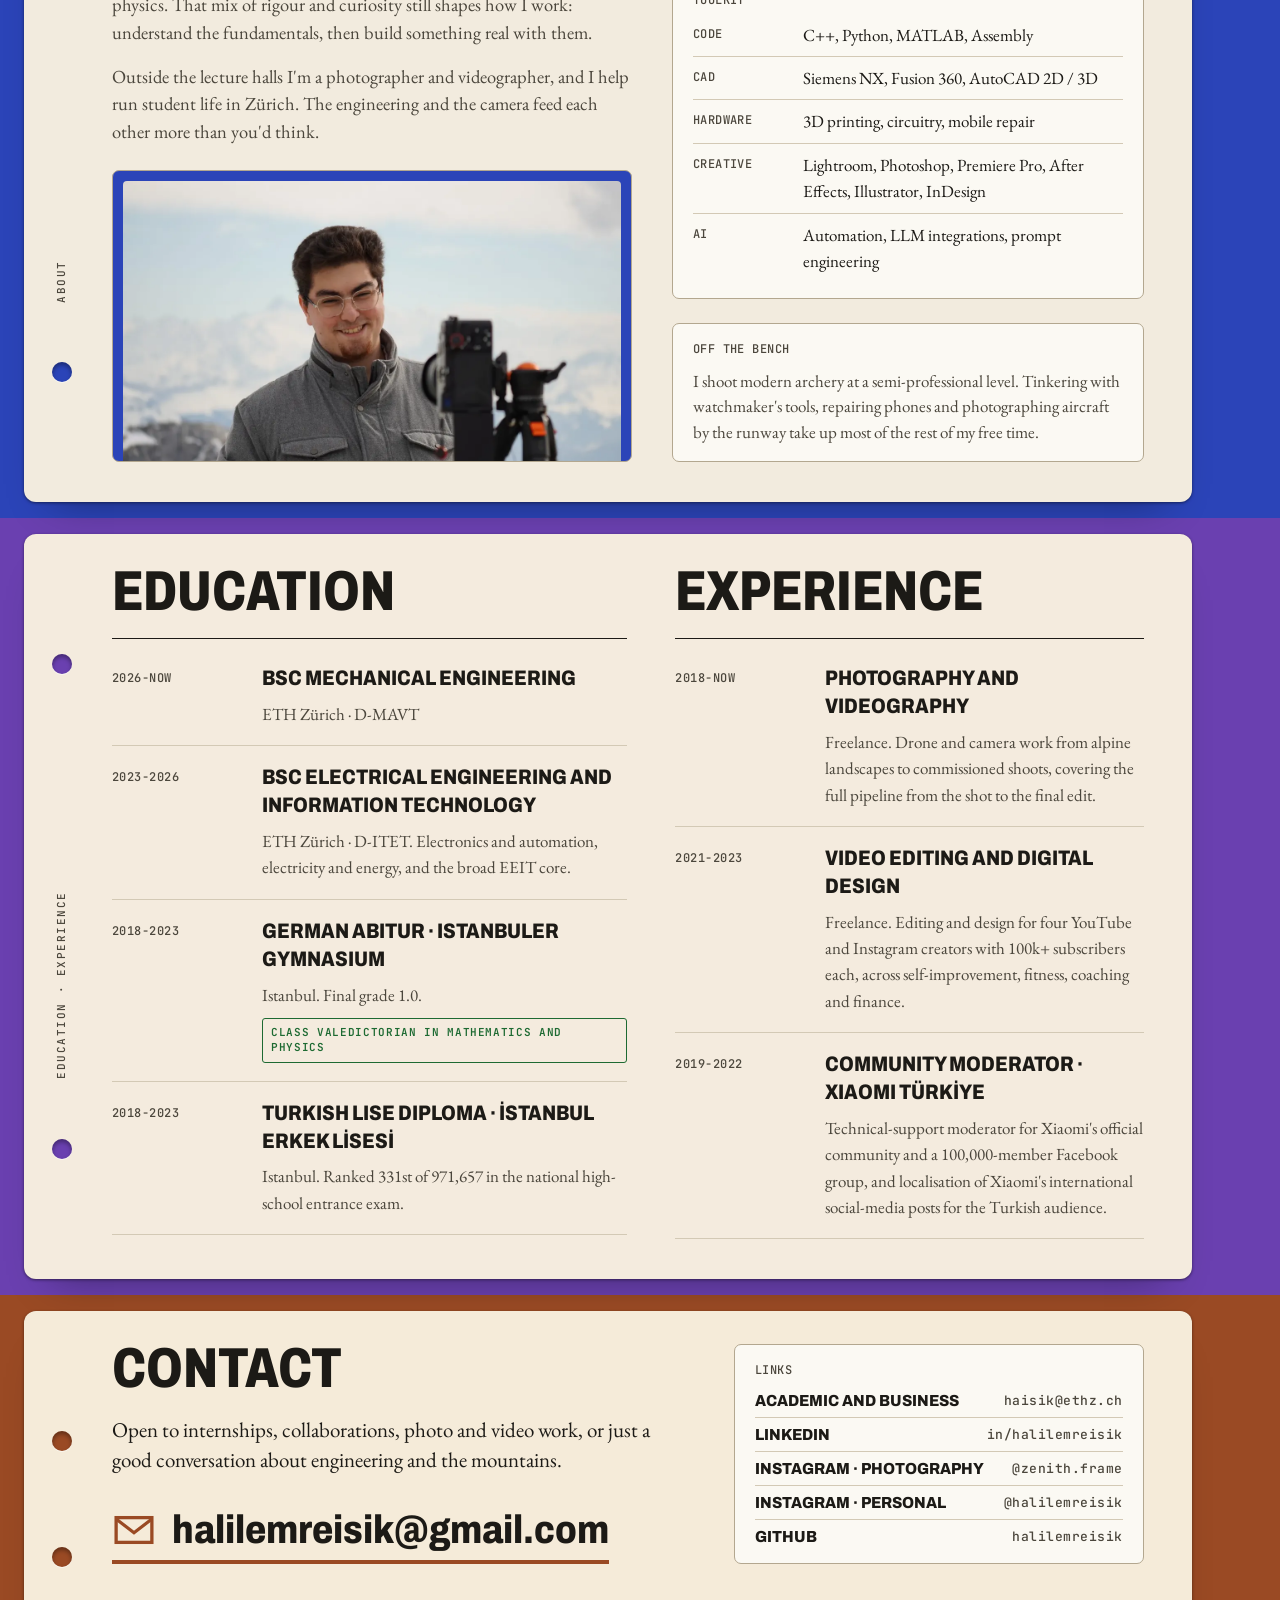
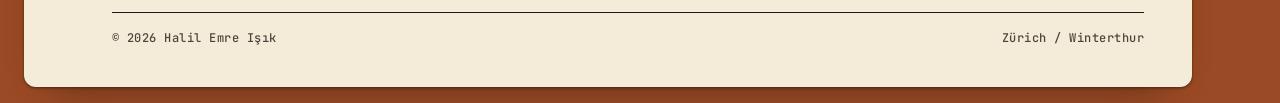
==== commit 0b6d7b60: "Set Abitur final grade to 1.0 Co-Authored-By: Claude Fable 5.2 <noreply@anthropic.com> Claude-Sessio" ====
--- a/index.html
+++ b/index.html
@@ -417,7 +417,7 @@
           </tr>
           <tr>
             <td class="mono">2018-2023</td>
-            <td><b><span lang="tr">Alman Abitur'u</span><span lang="en">German Abitur</span><span lang="de">Deutsches Abitur</span> · <span lang="en" class="k">Istanbuler Gymnasium</span></b><p><span lang="tr">İstanbul</span><span lang="en">Istanbul</span><span lang="de">Istanbul</span></p><span class="badge badge-ok"><span lang="tr">Matematik ve fizikte okul birincisi</span><span lang="en">Class valedictorian in mathematics and physics</span><span lang="de">Jahrgangsbester in Mathematik und Physik</span></span></td>
+            <td><b><span lang="tr">Alman Abitur'u</span><span lang="en">German Abitur</span><span lang="de">Deutsches Abitur</span> · <span lang="en" class="k">Istanbuler Gymnasium</span></b><p><span lang="tr">İstanbul. Mezuniyet notu 1,0.</span><span lang="en">Istanbul. Final grade 1.0.</span><span lang="de">Istanbul. Abschlussnote 1,0.</span></p><span class="badge badge-ok"><span lang="tr">Matematik ve fizikte okul birincisi</span><span lang="en">Class valedictorian in mathematics and physics</span><span lang="de">Jahrgangsbester in Mathematik und Physik</span></span></td>
           </tr>
           <tr>
             <td class="mono">2018-2023</td>
